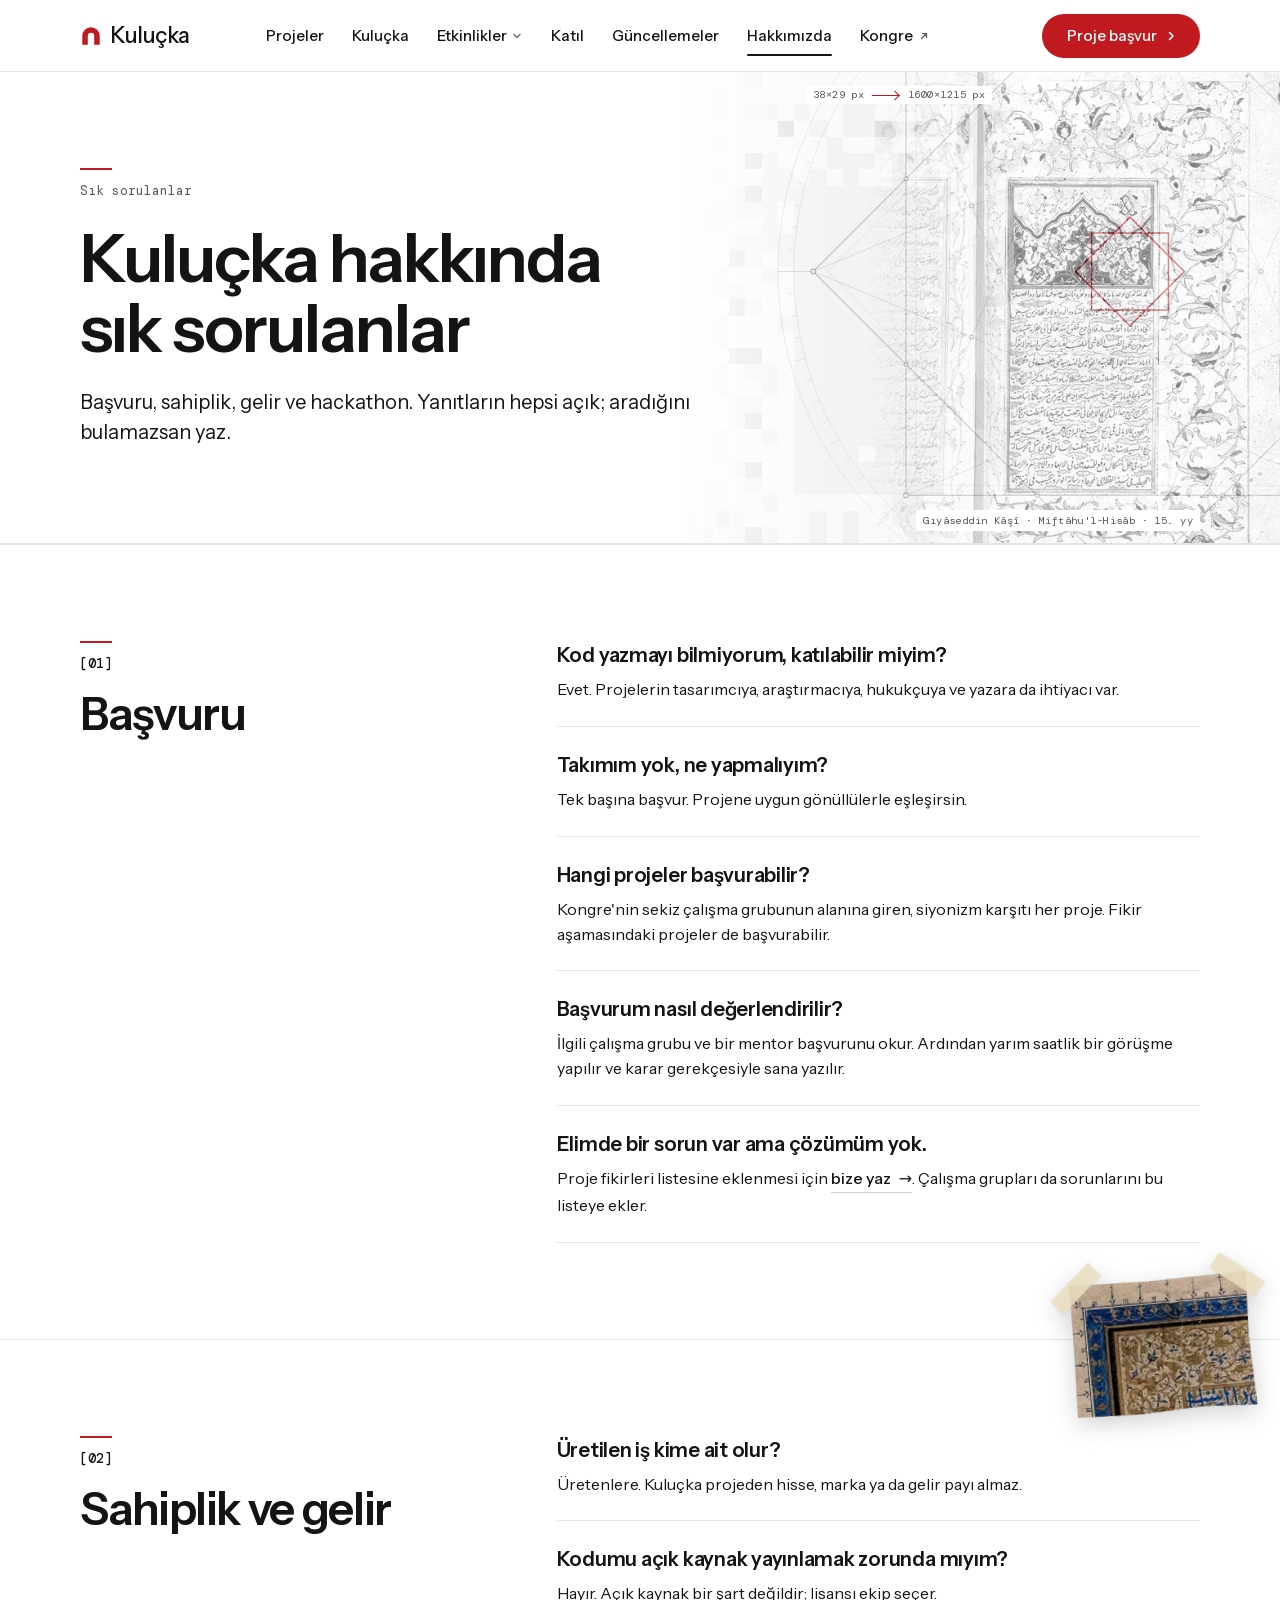
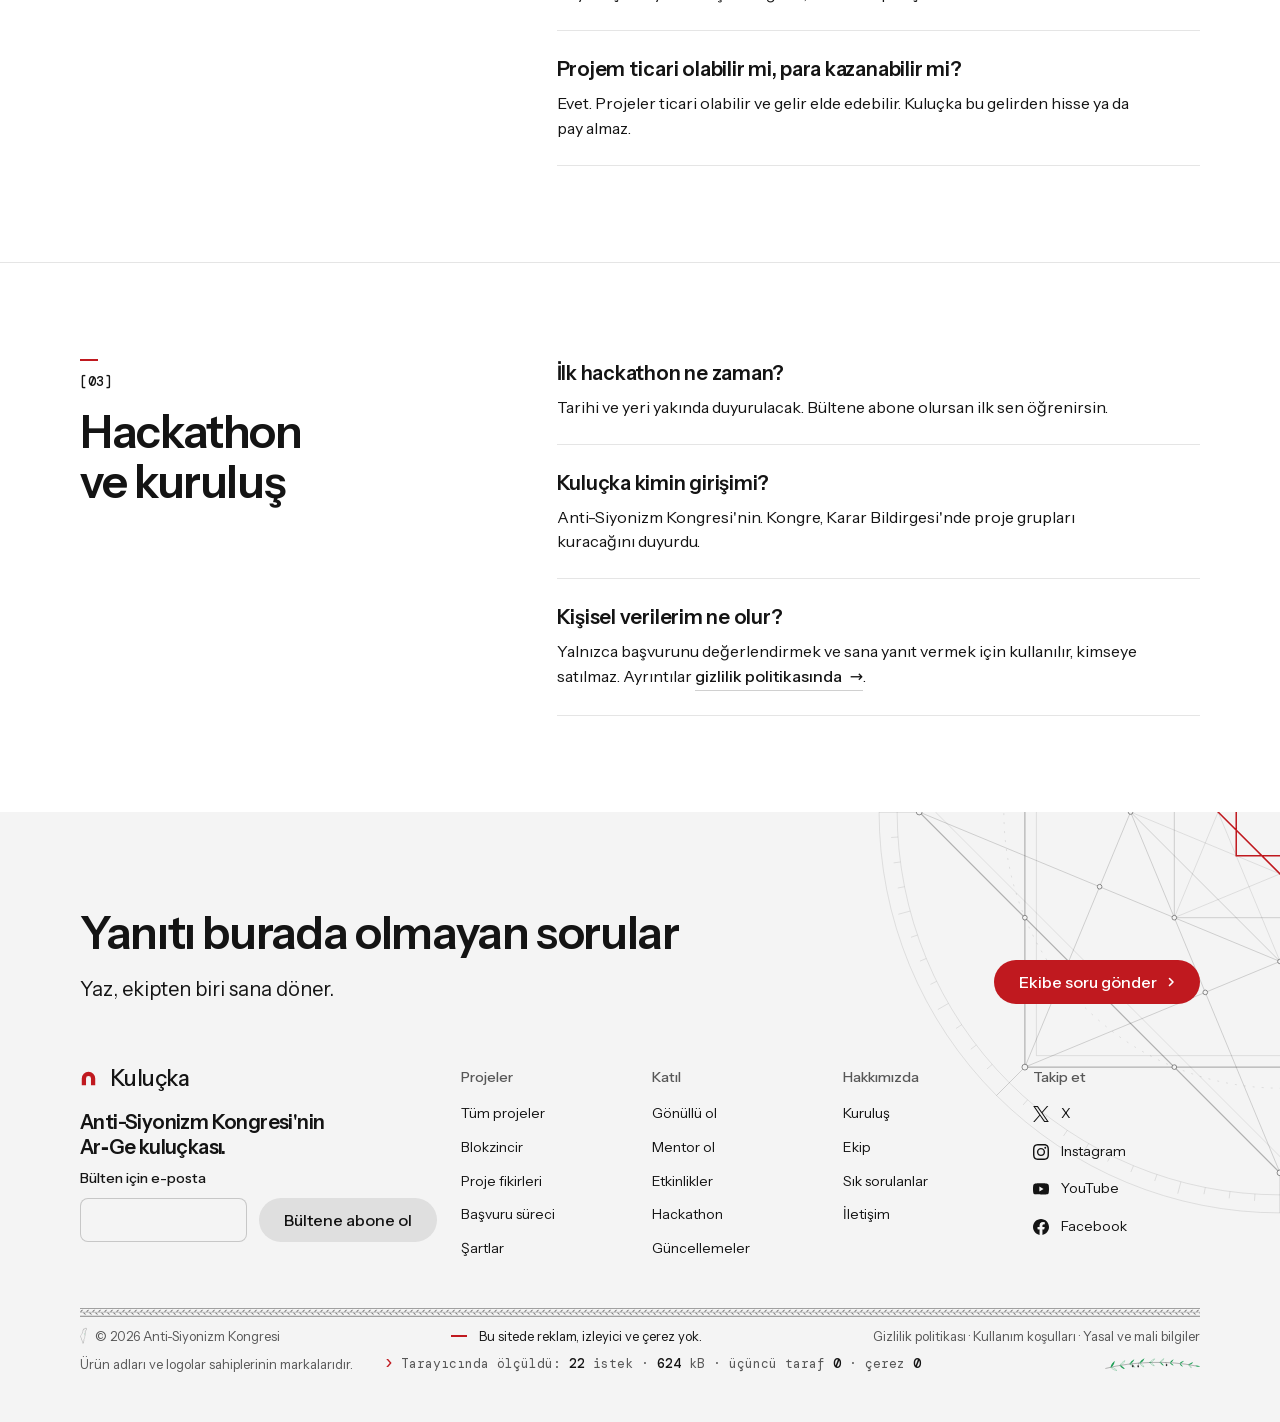
==== sss.html @ f3247797 "Kuluçka sitesi: ilk yayın Anti-Siyonizm Kongresi'nin kuluçka ve hackathon sitesi; statik HTML, CSS v" ====
<!doctype html>
<html lang="tr" data-type="software" data-radius="soft" data-buttons="pill" data-motion>
<head>
<meta charset="utf-8">
<meta name="viewport" content="width=device-width, initial-scale=1, viewport-fit=cover">
<title>Sık sorulanlar: Kuluçka'ya başvuru, sahiplik ve gizlilik</title>
<meta name="description" content="Kuluçka'ya kimlerin başvurabileceği, üretilen işin kime ait olduğu, gelir, hackathon ve kişisel veriler üzerine sorular ve yanıtlar.">
<meta property="og:type" content="website">
<meta property="og:title" content="Sık sorulanlar: Kuluçka'ya başvuru, sahiplik ve gizlilik">
<meta property="og:description" content="Kuluçka'ya kimlerin başvurabileceği, üretilen işin kime ait olduğu, gelir, hackathon ve kişisel veriler üzerine sorular ve yanıtlar.">
<meta property="og:image" content="share.jpg">
<meta name="twitter:card" content="summary_large_image">
<link rel="icon" href="favicon.svg" type="image/svg+xml">
<meta name="theme-color" content="#ffffff">
<meta name="site-kind" content="software">
<meta name="page-type" content="software">
<link rel="preload" href="fonts/instrument-sans-400-700-latin.woff2" as="font" type="font/woff2" crossorigin>
<link rel="stylesheet" href="fonts/fonts.css">
<link rel="stylesheet" href="assets/system.css">
<link rel="stylesheet" href="assets/ui/cards.css">
<link rel="stylesheet" href="assets/motion/motion.css">
<link rel="stylesheet" href="assets/icons/icon.css">
<style>
:root {
  --p-bg: #ffffff; --p-surface: #f4f4f4; --p-ink: #141414; --p-muted: #575757;
  --p-accent: #c0191f; --p-accent-ink: #ffffff; --p-action: #c0191f; --p-action-ink: #ffffff;
  --p-inv-bg: #141414; --p-inv-surface: #222222; --p-inv-ink: #ffffff; --p-inv-muted: #a3a3a3;
  --p-inv-accent: #ffffff; --p-inv-accent-ink: #141414; --p-inv-action: #ffffff; --p-inv-action-ink: #141414;
  --font-display: "Instrument Sans", system-ui, sans-serif;
  --font-text: "Instrument Sans", system-ui, sans-serif;
  --font-mono: "DM Mono", ui-monospace, "SFMono-Regular", Menlo, Consolas, monospace;
  --display-weight: 600;
  --display-tracking: -0.03em;
  --display-tracking-xl: -0.038em;
  --display-stretch: 96%;
  --ly-scale: 1.04;
}
</style>

<link rel="stylesheet" href="site.css">
<script>document.documentElement.classList.add('m-enter');setTimeout(()=>document.documentElement.classList.add('m-enter-done'),700)</script>
</head>
<body class="alt" data-rozet="1">
<header class="nav">
  <div class="wrap nav__bar">
    <a class="skip-link" href="#top">İçeriğe geç</a>
    <a class="nav__logo" href="index.html"><span class="mark" data-mark="arc" aria-hidden="true"></span>Kuluçka</a>
    <nav class="nav__links" aria-label="Ana menü">
      <div class="nav__item"><a class="nav__link" href="projeler.html" data-yer="projeler">Projeler</a></div>
      <div class="nav__item"><a class="nav__link" href="kulucka.html" data-yer="kulucka">Kuluçka</a></div>
      <div class="nav__item">
        <a class="nav__link" href="etkinlikler.html" data-yer="etkinlikler">Etkinlikler <svg class="chev" viewBox="0 0 12 12" aria-hidden="true"><path d="M3 4.5l3 3 3-3" fill="none" stroke="currentColor" stroke-width="1.5" stroke-linecap="round" stroke-linejoin="round"/></svg></a>
        <div class="nav__menu">
          <div class="wrap grid">
            <div class="menu-col span-4">
              <p class="t-label">Yaklaşan</p>
              <a href="hackathon.html">Hackathon: teknoloji başkaldırısı<span>Sakarya. Tarihi belirlenecek.</span></a>
            </div>
            <div class="menu-col span-4">
              <p class="t-label">Hepsi</p>
              <a href="etkinlikler.html">Etkinlikler<span>Yaklaşan ve duyurulacak etkinlikler.</span></a>
            </div>
          </div>
        </div>
      </div>
      <div class="nav__item"><a class="nav__link" href="katil.html" data-yer="katil">Katıl</a></div>
      <div class="nav__item"><a class="nav__link" href="guncellemeler.html" data-yer="guncellemeler">Güncellemeler</a></div>
      <div class="nav__item"><a class="nav__link" href="hakkimizda.html" data-yer="hakkimizda" aria-current="page">Hakkımızda</a></div>
      <div class="nav__item"><a class="nav__link nav__link--dis" href="https://antisiyonizmkongresi.org/" target="_blank" rel="noopener">Kongre<svg viewBox="0 0 12 12" width="10" height="10" aria-hidden="true"><path d="M3 9l6-6M4.2 3H9v4.8" fill="none" stroke="currentColor" stroke-width="1.5" stroke-linecap="round" stroke-linejoin="round"/></svg><span class="sr-only"> (yeni sekmede açılır)</span></a></div>
    </nav>
    <div class="nav__actions">
      <a class="btn btn--primary" href="kulucka.html#basvur">Proje başvur</a>
    </div>
    <button class="nav__toggle" type="button" aria-expanded="false" aria-label="Menü">
      <svg width="18" height="18" viewBox="0 0 18 18" aria-hidden="true"><path d="M2 5h14M2 13h14" stroke="currentColor" stroke-width="1.6" stroke-linecap="round"/></svg>
    </button>
  </div>
</header>

<main id="top">
<section class="basi" aria-labelledby="basi-h">
  <figure class="eser"><img class="eser__net" src="assets/img/eser/kasi.webp" srcset="assets/img/eser/kasi-k.webp 760w, assets/img/eser/kasi.webp 1600w" sizes="(max-width: 639px) 70vw, (max-width: 1023px) 56vw, 660px" alt="Gıyâseddin Kâşî'nin Miftâhu'l-Hisâb'ının tezhipli açılış sayfaları" width="1600" height="1215" decoding="async"><img class="eser__piksel" src="assets/img/eser/kasi-p.png" alt="" width="1600" height="1215" decoding="async" aria-hidden="true"><span class="eser__olcu" aria-hidden="true">38×29 px <i></i> 1600×1215 px</span><figcaption class="eser__kunye">Gıyâseddin Kâşî · Miftâhu'l-Hisâb · 15. yy</figcaption></figure>
  <div class="wrap grid">
    <div class="span-8">
      <p class="kunye basi__ust"><span class="cizgi" aria-hidden="true"></span><span>Sık sorulanlar</span></p>
      <h1 id="basi-h">Kuluçka hakkında sık sorulanlar</h1>
      <p class="t-lead">Başvuru, sahiplik, gelir ve hackathon. Yanıtların hepsi açık; aradığını bulamazsan yaz.</p>
    </div>
  </div>
</section>

<section aria-labelledby="basvuru-h">
  <div class="wrap">
    <div class="grid grid--top">
      <h2 class="span-4" id="basvuru-h">Başvuru</h2>
      <div class="faq span-7 start-6">
        <div class="faq__item"><h3>Kod yazmayı bilmiyorum, katılabilir miyim?</h3><p>Evet. Projelerin tasarımcıya, araştırmacıya, hukukçuya ve yazara da ihtiyacı var.</p></div>
        <div class="faq__item"><h3>Takımım yok, ne yapmalıyım?</h3><p>Tek başına başvur. Projene uygun gönüllülerle eşleşirsin.</p></div>
        <div class="faq__item"><h3>Hangi projeler başvurabilir?</h3><p>Kongre'nin sekiz çalışma grubunun alanına giren, siyonizm karşıtı her proje. Fikir aşamasındaki projeler de başvurabilir.</p></div>
        <div class="faq__item"><h3>Başvurum nasıl değerlendirilir?</h3><p>İlgili çalışma grubu ve bir mentor başvurunu okur. Ardından yarım saatlik bir görüşme yapılır ve karar gerekçesiyle sana yazılır.</p></div>
        <div class="faq__item"><h3>Elimde bir sorun var ama çözümüm yok.</h3><p>Proje fikirleri listesine eklenmesi için <a class="link" href="iletisim.html">bize yaz</a>. Çalışma grupları da sorunlarını bu listeye ekler.</p></div>
      </div>
    </div>
  </div>
</section>

<section aria-labelledby="sahiplik-h">
  <figure class="asi asi--sag asi--kagit asi--k2" style="--r: -5deg; --w: 180px"><img src="assets/img/asi/tezhip-kenar.webp" srcset="assets/img/asi/tezhip-kenar-k.webp 215w, assets/img/asi/tezhip-kenar.webp 430w" sizes="180px" alt="Tezhipli başlık sayfasından ayrıntı: çerçevenin köşesi" width="430" height="320" loading="lazy" decoding="async"><figcaption class="sr-only">Acâibü'l-Mahlûkât, tezhipli başlık sayfası</figcaption></figure>
  <div class="wrap">
    <div class="grid grid--top">
      <h2 class="span-4" id="sahiplik-h">Sahiplik ve gelir</h2>
      <div class="faq span-7 start-6">
        <div class="faq__item"><h3>Üretilen iş kime ait olur?</h3><p>Üretenlere. Kuluçka projeden hisse, marka ya da gelir payı almaz.</p></div>
        <div class="faq__item"><h3>Kodumu açık kaynak yayınlamak zorunda mıyım?</h3><p>Hayır. Açık kaynak bir şart değildir; lisansı ekip seçer.</p></div>
        <div class="faq__item"><h3>Projem ticari olabilir mi, para kazanabilir mi?</h3><p>Evet. Projeler ticari olabilir ve gelir elde edebilir. Kuluçka bu gelirden hisse ya da pay almaz.</p></div>
      </div>
    </div>
  </div>
</section>

<section aria-labelledby="hackathon-h">
  <div class="wrap">
    <div class="grid grid--top">
      <h2 class="span-4" id="hackathon-h">Hackathon ve kuruluş</h2>
      <div class="faq span-7 start-6">
        <div class="faq__item"><h3>İlk hackathon ne zaman?</h3><p>Tarihi ve yeri yakında duyurulacak. Bültene abone olursan ilk sen öğrenirsin.</p></div>
        <div class="faq__item"><h3>Kuluçka kimin girişimi?</h3><p>Anti-Siyonizm Kongresi'nin. Kongre, Karar Bildirgesi'nde proje grupları kuracağını duyurdu.</p></div>
        <div class="faq__item"><h3>Kişisel verilerim ne olur?</h3><p>Yalnızca başvurunu değerlendirmek ve sana yanıt vermek için kullanılır, kimseye satılmaz. Ayrıntılar <a class="link" href="gizlilik.html">gizlilik politikasında</a>.</p></div>
      </div>
    </div>
  </div>
</section>
</main>

<footer class="footer closing ground-surface" id="contact" aria-labelledby="close-h">
  <div class="wrap">
    <div class="closing__cta">
      <div class="section-head--split">
        <div><h2 id="close-h">Yanıtı burada olmayan sorular</h2><p class="t-lead">Yaz, ekipten biri sana döner.</p></div>
        <a class="btn btn--primary" href="iletisim.html">Ekibe soru gönder<svg class="m-arrow" viewBox="0 0 12 12" aria-hidden="true"><path class="m-arrow__stem" d="M1 6h8"/><path class="m-arrow__head" d="M4.5 2.5 8 6l-3.5 3.5"/></svg></a>
      </div>
    </div>
        <div class="closing__links">
      <div class="grid">
        <div class="span-4 stack-4">
          <a class="nav__logo" href="index.html"><span class="mark" data-mark="arc" aria-hidden="true"></span>Kuluçka</a>
          <p class="footer__lede">Anti-Siyonizm Kongresi'nin Ar‑Ge kuluçkası.</p>
          <form class="form bulten" id="bulten" action="mailto:antisiyonizmkongresi@gmail.com?subject=B%C3%BClten%20aboneli%C4%9Fi" method="post" enctype="text/plain" data-endpoint="" data-sent="Bülten aboneliğin bize ulaştı." novalidate>
            <div class="field"><label for="b-eposta">Bülten için e-posta</label>
              <input id="b-eposta" name="eposta" type="email" autocomplete="email" inputmode="email" required aria-describedby="b-eposta-err"></div>
            <button class="btn btn--secondary" type="submit">Bültene abone ol</button>
            <p class="field__error" id="b-eposta-err" hidden>İçinde @ olan bir e-posta adresi yaz.</p>
            <p class="form__status" role="status" data-form-status></p>
          </form>
        </div>
        <div class="span-2 footer__col"><h3>Projeler</h3><ul>
          <li><a href="projeler.html">Tüm projeler</a></li>
          <li><a href="blokzincir.html">Blokzincir</a></li>
          <li><a href="projeler.html#fikirler">Proje fikirleri</a></li>
          <li><a href="kulucka.html#surec">Başvuru süreci</a></li>
          <li><a href="kulucka.html#sartlar">Şartlar</a></li>
        </ul></div>
        <div class="span-2 footer__col"><h3>Katıl</h3><ul>
          <li><a href="katil.html#gonullu">Gönüllü ol</a></li>
          <li><a href="katil.html#mentor">Mentor ol</a></li>
          <li><a href="etkinlikler.html">Etkinlikler</a></li>
          <li><a href="hackathon.html">Hackathon</a></li>
          <li><a href="guncellemeler.html">Güncellemeler</a></li>
        </ul></div>
        <div class="span-2 footer__col"><h3>Hakkımızda</h3><ul>
          <li><a href="hakkimizda.html">Kuruluş</a></li>
          <li><a href="ekip.html">Ekip</a></li>
          <li><a href="sss.html">Sık sorulanlar</a></li>
          <li><a href="iletisim.html">İletişim</a></li>
        </ul></div>
        <div class="span-2 footer__col"><h3>Takip et</h3><ul class="footer__sosyal">
          <li><a href="https://x.com/antisiyonizmk" rel="noopener"><svg viewBox="0 0 24 24" fill="currentColor" aria-hidden="true"><path d="M14.234 10.162 22.977 0h-2.072l-7.591 8.824L7.251 0H.258l9.168 13.343L.258 24H2.33l8.016-9.318L16.749 24h6.993zm-2.837 3.299-.929-1.329L3.076 1.56h3.182l5.965 8.532.929 1.329 7.754 11.09h-3.182z"/></svg>X</a></li>
          <li><a href="https://instagram.com/antisiyonizmkongresi" rel="noopener"><svg viewBox="0 0 24 24" fill="currentColor" aria-hidden="true"><path d="M7.0301.084c-1.2768.0602-2.1487.264-2.911.5634-.7888.3075-1.4575.72-2.1228 1.3877-.6652.6677-1.075 1.3368-1.3802 2.127-.2954.7638-.4956 1.6365-.552 2.914-.0564 1.2775-.0689 1.6882-.0626 4.947.0062 3.2586.0206 3.6671.0825 4.9473.061 1.2765.264 2.1482.5635 2.9107.308.7889.72 1.4573 1.388 2.1228.6679.6655 1.3365 1.0743 2.1285 1.38.7632.295 1.6361.4961 2.9134.552 1.2773.056 1.6884.069 4.9462.0627 3.2578-.0062 3.668-.0207 4.9478-.0814 1.28-.0607 2.147-.2652 2.9098-.5633.7889-.3086 1.4578-.72 2.1228-1.3881.665-.6682 1.0745-1.3378 1.3795-2.1284.2957-.7632.4966-1.636.552-2.9124.056-1.2809.0692-1.6898.063-4.948-.0063-3.2583-.021-3.6668-.0817-4.9465-.0607-1.2797-.264-2.1487-.5633-2.9117-.3084-.7889-.72-1.4568-1.3876-2.1228C21.2982 1.33 20.628.9208 19.8378.6165 19.074.321 18.2017.1197 16.9244.0645 15.6471.0093 15.236-.005 11.977.0014 8.718.0076 8.31.0215 7.0301.0839m.1402 21.6932c-1.17-.0509-1.8053-.2453-2.2287-.408-.5606-.216-.96-.4771-1.3819-.895-.422-.4178-.6811-.8186-.9-1.378-.1644-.4234-.3624-1.058-.4171-2.228-.0595-1.2645-.072-1.6442-.079-4.848-.007-3.2037.0053-3.583.0607-4.848.05-1.169.2456-1.805.408-2.2282.216-.5613.4762-.96.895-1.3816.4188-.4217.8184-.6814 1.3783-.9003.423-.1651 1.0575-.3614 2.227-.4171 1.2655-.06 1.6447-.072 4.848-.079 3.2033-.007 3.5835.005 4.8495.0608 1.169.0508 1.8053.2445 2.228.408.5608.216.96.4754 1.3816.895.4217.4194.6816.8176.9005 1.3787.1653.4217.3617 1.056.4169 2.2263.0602 1.2655.0739 1.645.0796 4.848.0058 3.203-.0055 3.5834-.061 4.848-.051 1.17-.245 1.8055-.408 2.2294-.216.5604-.4763.96-.8954 1.3814-.419.4215-.8181.6811-1.3783.9-.4224.1649-1.0577.3617-2.2262.4174-1.2656.0595-1.6448.072-4.8493.079-3.2045.007-3.5825-.006-4.848-.0608M16.953 5.5864A1.44 1.44 0 1 0 18.39 4.144a1.44 1.44 0 0 0-1.437 1.4424M5.8385 12.012c.0067 3.4032 2.7706 6.1557 6.173 6.1493 3.4026-.0065 6.157-2.7701 6.1506-6.1733-.0065-3.4032-2.771-6.1565-6.174-6.1498-3.403.0067-6.156 2.771-6.1496 6.1738M8 12.0077a4 4 0 1 1 4.008 3.9921A3.9996 3.9996 0 0 1 8 12.0077"/></svg>Instagram</a></li>
          <li><a href="https://youtube.com/@ASKongresi" rel="noopener"><svg viewBox="0 0 24 24" fill="currentColor" aria-hidden="true"><path d="M23.498 6.186a3.016 3.016 0 0 0-2.122-2.136C19.505 3.545 12 3.545 12 3.545s-7.505 0-9.377.505A3.017 3.017 0 0 0 .502 6.186C0 8.07 0 12 0 12s0 3.93.502 5.814a3.016 3.016 0 0 0 2.122 2.136c1.871.505 9.376.505 9.376.505s7.505 0 9.377-.505a3.015 3.015 0 0 0 2.122-2.136C24 15.93 24 12 24 12s0-3.93-.502-5.814zM9.545 15.568V8.432L15.818 12l-6.273 3.568z"/></svg>YouTube</a></li>
          <li><a href="https://www.facebook.com/people/Anti-Siyonizm-Kongresi/61582079376594/" rel="noopener"><svg viewBox="0 0 256 256" aria-hidden="true"><defs><mask id="k-facebook" maskUnits="userSpaceOnUse" x="0" y="0" width="256" height="256"><path d="M256,128 C256,57.3075 198.6925,0 128,0 C57.3075,0 0,57.3075 0,128 C0,191.8885 46.80775,244.8425 108,254.445 L108,165 L75.5,165 L75.5,128 L108,128 L108,99.8 C108,67.72 127.1095,50 156.3475,50 C170.35175,50 185,52.5 185,52.5 L185,84 L168.8595,84 C152.95875,84 148,93.86675 148,103.98925 L148,128 L183.5,128 L177.825,165 L148,165 L148,254.445 C209.19225,244.8425 256,191.8885 256,128" fill="#fff"/><path d="M177.825,165 L183.5,128 L148,128 L148,103.98925 C148,93.86675 152.95875,84 168.8595,84 L185,84 L185,52.5 C185,52.5 170.35175,50 156.3475,50 C127.1095,50 108,67.72 108,99.8 L108,128 L75.5,128 L75.5,165 L108,165 L108,254.445 C114.51675,255.4675 121.196,256 128,256 C134.804,256 141.48325,255.4675 148,254.445 L148,165 L177.825,165" fill="#000"/></mask></defs><rect width="256" height="256" fill="currentColor" mask="url(#k-facebook)"/></svg>Facebook</a></li>
        </ul></div>
      </div>
      <div class="footer__legal">
        <span class="telif"><img src="assets/grafik/filistin.svg" alt="" width="9" height="22" loading="lazy" decoding="async">&copy; 2026 Anti-Siyonizm Kongresi</span>
        <span class="ilke"><span class="cizgi" aria-hidden="true"></span>Bu sitede reklam, izleyici ve çerez yok.</span>
        <span><a href="gizlilik.html">Gizlilik politikası</a> · <a href="kosullar.html">Kullanım koşulları</a> · <a href="yasal.html">Yasal ve mali bilgiler</a></span>
        <span class="footer__not"><span>Ürün adları ve logolar sahiplerinin markalarıdır.</span></span>
        <p class="olcu" data-olcu hidden><b>&gt;</b> Tarayıcında ölçüldü: <span data-olcu-istek>0</span> istek <span>· <span data-olcu-kb>0</span> kB</span> · üçüncü taraf <span data-olcu-uc>0</span> · çerez <span data-olcu-cerez>0</span></p>
        <img class="footer__zeytin" src="assets/grafik/zeytin.svg" alt="" width="110" height="21" loading="lazy" decoding="async" aria-hidden="true">
      </div>
    </div>
      </div>
</footer>

<script type="module" src="assets/system.js"></script>
<script type="module" src="assets/motion/motion.js"></script>
<script type="module" src="siber.js"></script>
</body>
</html>
---- fonts/fonts.css ----
/* DM Mono 400 latin-ext */
@font-face { font-family: 'DM Mono'; font-style: normal; font-weight: 400; font-display: swap; src: url(dm-mono-400-latin-ext.woff2) format('woff2'); unicode-range: U+0100-02BA, U+02BD-02C5, U+02C7-02CC, U+02CE-02D7, U+02DD-02FF, U+0304, U+0308, U+0329, U+1D00-1DBF, U+1E00-1E9F, U+1EF2-1EFF, U+2020, U+20A0-20AB, U+20AD-20C4, U+2113, U+2C60-2C7F, U+A720-A7FF; }
/* DM Mono 400 latin */
@font-face { font-family: 'DM Mono'; font-style: normal; font-weight: 400; font-display: swap; src: url(dm-mono-400-latin.woff2) format('woff2'); unicode-range: U+0000-00FF, U+0131, U+0152-0153, U+02BB-02BC, U+02C6, U+02DA, U+02DC, U+0304, U+0308, U+0329, U+2000-206F, U+20AC, U+2122, U+2191, U+2193, U+2212, U+2215, U+FEFF, U+FFFD; }
/* DM Mono 500 latin-ext */
@font-face { font-family: 'DM Mono'; font-style: normal; font-weight: 500; font-display: swap; src: url(dm-mono-500-latin-ext.woff2) format('woff2'); unicode-range: U+0100-02BA, U+02BD-02C5, U+02C7-02CC, U+02CE-02D7, U+02DD-02FF, U+0304, U+0308, U+0329, U+1D00-1DBF, U+1E00-1E9F, U+1EF2-1EFF, U+2020, U+20A0-20AB, U+20AD-20C4, U+2113, U+2C60-2C7F, U+A720-A7FF; }
/* DM Mono 500 latin */
@font-face { font-family: 'DM Mono'; font-style: normal; font-weight: 500; font-display: swap; src: url(dm-mono-500-latin.woff2) format('woff2'); unicode-range: U+0000-00FF, U+0131, U+0152-0153, U+02BB-02BC, U+02C6, U+02DA, U+02DC, U+0304, U+0308, U+0329, U+2000-206F, U+20AC, U+2122, U+2191, U+2193, U+2212, U+2215, U+FEFF, U+FFFD; }
/* Instrument Sans 400 700 latin-ext */
@font-face { font-family: 'Instrument Sans'; font-style: normal; font-weight: 400 700; font-stretch: 75% 100%; font-display: swap; src: url(instrument-sans-400-700-latin-ext.woff2) format('woff2'); unicode-range: U+0100-02BA, U+02BD-02C5, U+02C7-02CC, U+02CE-02D7, U+02DD-02FF, U+0304, U+0308, U+0329, U+1D00-1DBF, U+1E00-1E9F, U+1EF2-1EFF, U+2020, U+20A0-20AB, U+20AD-20C4, U+2113, U+2C60-2C7F, U+A720-A7FF; }
/* Instrument Sans 400 700 latin */
@font-face { font-family: 'Instrument Sans'; font-style: normal; font-weight: 400 700; font-stretch: 75% 100%; font-display: swap; src: url(instrument-sans-400-700-latin.woff2) format('woff2'); unicode-range: U+0000-00FF, U+0131, U+0152-0153, U+02BB-02BC, U+02C6, U+02DA, U+02DC, U+0304, U+0308, U+0329, U+2000-206F, U+20AC, U+2122, U+2191, U+2193, U+2212, U+2215, U+FEFF, U+FFFD; }
---- assets/system.css ----
/*
  taste-skill system.css - the one system for the page. Link it first, then assets/ui/cards.css (the
  feature card, its panel and the fragment placements), then set the palette (--p-*), the fonts and
  the radius set on :root in the page (node scripts/start.mjs prints that block).
  Do not add a second grid, spacing scale, type scale, radius scale, button or card style.
*/

/* ---------------------------------------------------------------- tokens */
:root {
  /* palette (hex only; fx.js reads --bg --surface --ink --muted --accent --accent-ink) */
  --p-bg: #ffffff;
  --p-surface: #f4f4f4;
  --p-ink: #111111;
  --p-muted: #6b6b6b;
  --p-accent: #1a4be0;
  --p-accent-ink: #ffffff;
  --p-action: #1a4be0;      /* buttons, links, focus: the accent, or the ink when the accent is too pale */
  --p-action-ink: #ffffff;
  --p-inv-bg: #111111;
  --p-inv-surface: #1c1c1c;
  --p-inv-ink: #f4f4f4;
  --p-inv-muted: #a3a3a3;
  --p-inv-accent: #ffffff;
  --p-inv-accent-ink: #111111;
  --p-inv-action: #ffffff;
  --p-inv-action-ink: #111111;
  /* the lit ground behind UI and in the closing band (references/cards.md), one per page, tech pages only
     (none on kind other, which is flat): <html data-ground="sand|sky|sage|painting">. system.js gives it to every ground
     that holds UI, on light and dark pages alike; --hue on one panel changes only its accent */
  --ground-bg: #d9ccb7; --ground-surface: #e9e0d2; --ground-ink: #2a2622; --ground-muted: #5a534a; --ground-accent: #a8794a;

  /* fonts */
  --font-display: system-ui, -apple-system, "Segoe UI", sans-serif;
  --font-text: system-ui, -apple-system, "Segoe UI", sans-serif;
  --font-mono: ui-monospace, "SFMono-Regular", Menlo, Consolas, monospace;
  --display-weight: 400;    /* headlines 400; 500 on a tech page (software, gaming, hardware) */
  --display-tracking: -0.025em;

  /* the page rhythm (references/layout-v4.md): one section per screen. The header is fixed and
     --nav tall; every section is padded --padt above and --padb (plus the phone action bar, --bar)
     below, and is exactly one or two screens tall (--h: 1 or 2; --hm on a phone). The hero's words
     start --hgap under the header and its content ends --hpadb above the fold. */
  --nav: 72px;
  --padt: 120px;
  --padb: 72px;
  --hgap: 48px;
  --hpadb: 64px;
  --bar: 0px;
  /* grid: one .wrap (alias .container) for the header, every section and the footer, the same
     --gut on both sides: 1280 wide at x 80-1360 at 1440, 342 at x 24-366 at 390 */
  --container: 1280px;
  --gut: 80px;
  --pad: var(--gut);
  --gutter: 24px;

  /* spacing: 4/8 scale */
  --s-1: 4px;  --s-2: 8px;  --s-3: 12px; --s-4: 16px; --s-5: 24px;
  --s-6: 32px; --s-7: 48px; --s-8: 64px; --s-9: 96px; --s-10: 128px;
  --section: 40px;      /* only a .section outside main (the kit's demo pages); every main > section and
                           footer.closing take --padt and --padb */
  --section-band: 56px; /* the same for an older footer outside footer.closing */
  --head-gap: 48px;     /* the one heading-to-content gap, 32 on a phone (layout.css reads it as --ly-head-gap) */
  --card-pad: 16px;     /* card padding (cards.css sets its own for cards with a panel) */
  --card-gap: 16px;     /* gap between cards */

  /* type scale (the only sizes on the page) */
  --t-label: 13px;
  --t-small: 14px;
  --t-body: 16px;
  --t-lead: 18px;
  --t-card: 18px;
  --t-h3: 24px;
  /* straight lines from the phone size at 390 to the desktop size at 1440 (system.md's table) */
  --t-h2: clamp(30px, 1.72vw + 23.3px, 48px);
  --t-h1: clamp(38px, 3.24vw + 25.4px, 72px);
  /* a big number stays a step under the h2 (VI-11): 38 at 1440, 28 at 390, so it never reads as a
     section heading; a stats row and a price set their own, smaller still */
  --t-stat: clamp(28px, .952vw + 24.29px, 38px);

  /* radius: one scale (soft by default; data-radius on <html> switches it) */
  --r-sm: 8px;  --r-md: 12px; --r-lg: 20px; --r-btn: 8px;

  /* controls (fixed here; a page never adds its own) */
  --btn-h: 44px;
  --btn-h-sm: 36px;
  --nav-h: var(--nav);  /* the older name, kept for the kit's files */
  --icon: 16px;         /* small icons: socials, menu chevrons, mono brand marks */

  /* motion: the one UI ease-out (motion.css --m-ease and ui/base.css --u-ease read it; references/motion.md) */
  --ease: cubic-bezier(.2, .8, .2, 1);
  --dur: 180ms;
}
html[data-radius="sharp"] { --r-sm: 4px; --r-md: 6px;  --r-lg: 8px;  --r-btn: 4px; }
html[data-radius="soft"]  { --r-sm: 8px; --r-md: 12px; --r-lg: 20px; --r-btn: 8px; }
html[data-radius="round"] { --r-sm: 10px; --r-md: 16px; --r-lg: 24px; --r-btn: 999px; }
/* the four lit grounds (references/cards.md); sand is the default above. painting goes with
   painterly-landscape (x.ai's daylight sky over olive hills) */
html[data-ground="sky"]      { --ground-bg: #c6d3df; --ground-surface: #d6e0e9; --ground-ink: #25303a; --ground-muted: #4d5964; --ground-accent: #3f6a92; }
html[data-ground="sage"]     { --ground-bg: #cdd6c6; --ground-surface: #dce3d6; --ground-ink: #262d24; --ground-muted: #535b51; --ground-accent: #6c8e63; }
html[data-ground="painting"] { --ground-bg: #79a8d6; --ground-surface: #a6c4e2; --ground-ink: #16212c; --ground-muted: #273949; --ground-accent: #9c9b3c; }
/* cards.css takes its card and panel radii from this scale */
html[data-radius] .card { --c-r: var(--r-lg); }
html[data-radius] .panel { --p-r: var(--r-md); }

/* a phone: the header 56, the sections padded 96 / 48, the hero's words 40 under the header and its
   content ending 24 above the fold, 24 at both sides, 12 between columns */
@media (max-width: 639px) {
  :root { --nav: 56px; --padt: 96px; --padb: 48px; --hgap: 40px; --hpadb: 24px; --gut: 24px; --gutter: 12px; --card-gap: 12px; --head-gap: 32px; }
}
@media (min-width: 640px) {
  :root { --gut: 48px; --section: 48px; --section-band: 72px; --card-pad: 24px; }
}
@media (min-width: 1024px) {
  :root { --gut: 80px; --section: 56px; --section-band: 96px; --card-gap: 24px;
          --t-lead: 20px; --t-card: 20px; --t-h3: 28px; }
  /* a place (and a local service): the 1200 column at x 120-1320 */
  html[data-type="place"] { --gut: 120px; --container: 1200px; }
}
/* a place (VI-06, ST-96, PH-23): its own smaller type (h1 48/53 and 32/37, h2 32/40 and 24/30, titles
   and the sub-line 20 and 18), the Recipe 3 hero's gap under its photograph (40, 24 on a phone),
   square photographs and cards and 2px buttons, whatever data-radius and data-buttons say */
:root[data-type="place"] {
  --hgap: 40px;
  --t-h1: clamp(32px, 1.524vw + 26.06px, 48px);
  --t-h2: clamp(24px, .762vw + 21px, 32px);
  --t-h3: clamp(20px, .381vw + 18.51px, 24px);
  --r-sm: 2px; --r-md: 0px; --r-lg: 0px; --r-btn: 2px;
}
:root[data-type="place"] :is(h1, .t-h1) { line-height: 1.104; }
:root[data-type="place"] :is(h2, .t-h2) { line-height: 1.25; }
@media (max-width: 639px) {
  :root[data-type="place"] { --hgap: 24px; }
  :root[data-type="place"] :is(h1, .t-h1) { line-height: 1.156; }
}

/* ---------------------------------------------------------------- grounds (at most three) */
:root, .ground-base {
  --bg: var(--p-bg); --surface: var(--p-surface); --ink: var(--p-ink); --muted: var(--p-muted);
  --accent: var(--p-accent); --accent-ink: var(--p-accent-ink); --card: var(--p-surface);
  --action: var(--p-action); --action-ink: var(--p-action-ink);
}
.ground-surface {
  --bg: var(--p-surface); --surface: var(--p-bg); --ink: var(--p-ink); --muted: var(--p-muted);
  --accent: var(--p-accent); --accent-ink: var(--p-accent-ink); --card: var(--p-bg);
  --action: var(--p-action); --action-ink: var(--p-action-ink);
}
.ground-inverse {
  --bg: var(--p-inv-bg); --surface: var(--p-inv-surface); --ink: var(--p-inv-ink); --muted: var(--p-inv-muted);
  --accent: var(--p-inv-accent); --accent-ink: var(--p-inv-accent-ink); --card: var(--p-inv-surface);
  --action: var(--p-inv-action); --action-ink: var(--p-inv-action-ink);
}
:root, .ground-base, .ground-surface, .ground-inverse {
  --line: color-mix(in oklab, var(--ink) 11%, transparent);
  --line-strong: color-mix(in oklab, var(--ink) 20%, transparent);
  /* effects (fx.js) and UI fragments (assets/ui) take the colours of the ground they sit on */
  --fx-bg: var(--bg); --fx-surface: var(--surface); --fx-ink: var(--ink); --fx-muted: var(--muted);
  --fx-accent: var(--accent); --fx-accent-ink: var(--accent-ink);
  --ui-font: var(--font-text); --ui-mono: var(--font-mono); --ui-radius: var(--r-md);
}
.ground-base, .ground-surface, .ground-inverse { background: var(--bg); color: var(--ink); }

/* ---------------------------------------------------------------- base */
*, *::before, *::after { box-sizing: border-box; }
/* an anchor lands on the section's top (the judge's frame): the fixed header covers --nav of its --padt */
html { -webkit-text-size-adjust: 100%; scroll-padding-top: 0; scroll-behavior: auto; margin: 0; }
body {
  margin: 0; background: var(--bg); color: var(--ink);
  font: 400 var(--t-body)/1.55 var(--font-text);
  -webkit-font-smoothing: antialiased; text-rendering: optimizeLegibility; overflow-x: clip;
}
img, svg, video, canvas { display: block; max-width: 100%; }
/* hidden means hidden, also on an img the line above makes a block (a menu tab's photograph, a peek photograph) */
[hidden] { display: none !important; }
img, video { height: auto; }
a { color: inherit; text-decoration: none; }
button { font: inherit; color: inherit; }
h1, h2, h3, h4, p, ul, ol, figure, blockquote { margin: 0; }
ul, ol { padding: 0; list-style: none; }
h1, h2, h3, h4 {
  font-family: var(--font-display); font-weight: var(--display-weight);
  letter-spacing: var(--display-tracking); text-wrap: balance; overflow-wrap: break-word;
  /* a long word (a German compound at 390) breaks at a syllable with a hyphen, in the language of <html lang>;
     only words of 10 letters or more, 4 at least on each side, so a short English heading never breaks */
  hyphens: auto; -webkit-hyphens: auto; hyphenate-limit-chars: 10 4 4;
}
h1, .t-h1 { font-size: var(--t-h1); line-height: 1.04; }
h2, .t-h2 { font-size: var(--t-h2); line-height: 1.1; }
h3, .t-h3 { font-size: var(--t-h3); line-height: 1.2; }
h4, .t-card { font-family: var(--font-text); font-weight: 500; font-size: var(--t-card); line-height: 1.3; letter-spacing: -0.01em; }
p { text-wrap: pretty; }
.t-lead  { font-size: var(--t-lead); line-height: 1.5; }
.t-body  { font-size: var(--t-body); line-height: 1.55; }
.t-small { font-size: var(--t-small); line-height: 1.5; }
.t-label { font-size: var(--t-label); font-weight: 500; line-height: 1.4; letter-spacing: 0.01em; }
.t-stat  { font-family: var(--font-display); font-weight: var(--display-weight); font-size: var(--t-stat);
           line-height: 1; letter-spacing: var(--display-tracking); font-variant-numeric: tabular-nums; }
.muted { color: var(--muted); }
.mono  { font-family: var(--font-mono); }
.measure { max-width: 62ch; }
:focus-visible { outline: 2px solid var(--action); outline-offset: 2px; border-radius: 2px; }
::selection { background: color-mix(in oklab, var(--accent) 30%, transparent); }

/* ---------------------------------------------------------------- grid */
.wrap, .container { width: min(100% - 2 * var(--gut), var(--container)); margin-inline: auto; padding-inline: 0; }
.grid { display: grid; grid-template-columns: repeat(12, minmax(0, 1fr)); column-gap: var(--gutter); row-gap: var(--card-gap); }
.grid > * { min-width: 0; grid-column: 1 / -1; }
.section { padding-block: var(--section); }

/* ---------------------------------------------------------------- one section per screen
   The page is a stack of screens. Framed at scrollY = k x the screen height, a shot shows exactly one
   section: the hero alone on the first screen, every other section (and footer.closing, the close and
   the footer in one) exactly one or two screens tall, its h2 first, --padt under its top. Heights
   and padding do it: no pinning, snapping or script.
     <section class="section" id=".." style="--h: 2">     (2 screens; --hm sets a phone's count alone)
       <div class="wrap"> the h2 first, then the content </div>     (the one in-flow child)
     </section>
   A layer (a full-bleed photograph or ground behind the words) is an <img class="layer" aria-hidden="true">
   beside the .wrap. Content must fit: one screen holds 708px of content at 1440x900 (900 - 120 - 72),
   two hold 1,608 (the second screen's part starts --padt under its top with .g2). From 640 to 1279 a
   section keeps at least its screens and grows past them rather than overlap the next. */
main > :is(section, .section), footer.closing {
  position: relative; box-sizing: border-box;
  height: calc(var(--h, 1) * 100vh); height: calc(var(--h, 1) * 100svh);
  padding: var(--padt) 0 calc(var(--padb) + var(--bar));
}
main > :is(section, .section) > :is(.wrap, .container), footer.closing > .wrap { position: relative; z-index: 1; height: 100%; }
main > :is(section, .section) > :is(.wrap, .container):not(.grid) { display: flex; flex-direction: column; }
/* a .wrap that is the section's grid too (class="wrap grid"): its rows start at the top */
main > :is(section, .section) > :is(.wrap, .container).grid { align-content: start; }
/* .fill: the block that takes what the screen leaves under the heading (a photograph, a frame) */
main > :is(section, .section) > .wrap > .fill { flex: 1 1 0; min-height: 0; }
/* two screens as two groups: row 1 the h2 and the first group, row 2 the rest (no second h2), starting
   --padt under the second screen's top, so the second shot looks like any other section */
main > :is(section, .section).g2, footer.closing.g2 { --h: 2; }
main > :is(section, .section).g2 > :is(.wrap, .container), footer.closing.g2 > .wrap { display: grid; grid-template-rows: minmax(0, 1fr) minmax(0, 1fr); row-gap: calc(var(--padt) + var(--padb) + var(--bar)); }
main > :is(section, .section).g2 > :is(.wrap, .container) > *, footer.closing.g2 > .wrap > * { min-height: 0; align-self: start; }
main > :is(section, .section).g2 > :is(.wrap, .container) > :is(.group, .fill) { align-self: stretch; }
/* a group: one screen's part of a .g2 section (its h2 and first rows, or the rest) */
.group { display: flex; flex-direction: column; min-height: 0; }
/* each screen's card row runs down to that screen's foot (the cards stretch, their panels grow), so
   the second screen of a .g2 is never a short row over an empty ground; both rows end on the same line */
@media (min-width: 1024px) {
  main > :is(section, .section).g2 > .wrap > .grid:last-child,
  main > :is(section, .section).g2 > .wrap > .group > .grid:last-child { align-self: stretch; flex: 1 1 auto; min-height: 0; }
}
.group > .fill { flex: 1 1 0; min-height: 0; }
@media (min-width: 640px) and (max-width: 1279px) {
  main > :is(section, .section):not(.hero, .section--hero), footer.closing {
    height: auto; min-height: calc(var(--h, 1) * 100vh); min-height: calc(var(--h, 1) * 100svh);
  }
  /* the section is a column and its .wrap takes all of it, so a .fill (a photograph, a frame) still
     grows to the section's foot (a min-height percentage would not resolve, leaving it at its least) */
  /* :where() keeps it at no weight, so a page's own phone- or tablet-only hiding (section.desk-only { display: none }) wins */
  :where(main > :is(section, .section):not(.hero, .section--hero), footer.closing) { display: flex; flex-direction: column; }
  main > :is(section, .section):not(.hero, .section--hero) > :is(.wrap, .container), footer.closing > .wrap { flex: 1 0 auto; height: auto; min-height: 0; }
}
/* a phone: lvh (the screen with its bars hidden) for every section but the hero; --hm when stacking
   makes the content taller than the desktop count */
@media (max-width: 639px) {
  /* at least its screens, never less: content a screen cannot hold makes the section taller (the rhythm
     check then asks for --hm: 2 or less content); a fixed height would lay its last rows over the next
     section, the fault the phone shots showed most (a list under the closing heading and its button) */
  main > :is(section, .section):not(.hero, .section--hero), footer.closing {
    height: auto; min-height: calc(var(--hm, var(--h, 1)) * 100vh); min-height: calc(var(--hm, var(--h, 1)) * 100lvh);
  }
  /* one grid row at least the screens tall that grows with the .wrap's content: the .wrap is stretched to
     it, so its .fill and its two groups still share a definite height */
  /* (at no weight, as on the tablet: a page's own section.desk-only { display: none } still hides it) */
  :where(main > :is(section, .section):not(.hero, .section--hero):has(> :is(.wrap, .container)), footer.closing) {
    display: grid; grid-template-columns: minmax(0, 1fr); grid-template-rows: 1fr; grid-auto-rows: auto;
  }
  main > :is(section, .section):not(.hero, .section--hero) > :is(.wrap, .container), footer.closing > .wrap { height: auto; }
  main > :is(section, .section).g2m, footer.closing.g2m { --hm: 2; }
  main > :is(section, .section).g2m > :is(.wrap, .container), footer.closing.g2m > .wrap { display: grid; grid-template-rows: minmax(0, 1fr) minmax(0, 1fr); row-gap: calc(var(--padt) + var(--padb) + var(--bar)); }
  /* stacked in one, the two groups keep the open cards' 32px, so the first group's last panel never meets
     the next card's title */
  main > :is(section, .section).g2:not(.g2m) > :is(.wrap, .container) { display: flex; row-gap: var(--s-6); }
  /* what the two screens leave goes around the second group, so it opens below the header, not on the fold */
  main > :is(section, .section).g2:not(.g2m) > :is(.wrap, .container) > :last-child { margin-block: auto; }
  main > :is(section, .section).g2:not(.g2m) > :is(.wrap, .container) > * { align-self: stretch; }
}
/* a layer: the photograph or ground of a whole section, under its words, edge to edge */
main > :is(section, .section) > :is(img, video, canvas, picture).layer,
footer.closing > :is(img, video, canvas, picture).layer {
  position: absolute; inset: 0; z-index: 0; width: 100%; height: 100%; max-width: none; object-fit: cover; object-position: var(--pos, 50% 50%);
}
main > :is(section, .section) > picture.layer > img { width: 100%; height: 100%; object-fit: cover; }

/* the hero: exactly the first screen, the fixed header over its top. Its words start --hgap under the
   header (--photo adds a full-bleed photograph's height above them on a place); its content ends
   --hpadb above the fold, and nothing of the next section shows, at 1440, 1024, 820 and 390.
     <section class="hero hero--<type>"><div class="wrap"><div class="hero-text"> .. </div>[one strip]</div></section>
   .hero-text holds the whole composition (the words, and the picture or window beside or under them);
   one docked strip (logos, three facts) may follow it, at most 96px, desktop only. */
main > :is(.hero, .section--hero) {
  height: 100vh; height: 100svh; min-height: 0;
  padding: calc(var(--nav) + var(--photo, 0px) + var(--hgap)) 0 calc(var(--hpadb) + var(--bar));
}
:is(.hero, .section--hero) > .wrap { height: 100%; display: grid; grid-template-rows: minmax(0, 1fr) auto; row-gap: var(--s-7); }
:is(.hero, .section--hero) > .wrap > .hero-text { min-height: 0; }
/* a phone: the hero is at least the first screen and grows when a short phone (320x640) cannot hold its
   words, buttons and picture, so nothing of it lies over the next section or under the header */
@media (max-width: 639px) {
  main > :is(.hero, .section--hero) { height: auto; min-height: 100vh; min-height: 100svh; }
  main > :is(.hero, .section--hero):has(> :is(.wrap, .container)) { display: grid; grid-template-columns: minmax(0, 1fr); grid-template-rows: 1fr; grid-auto-rows: auto; }
  main > :is(.hero, .section--hero) > :is(.wrap, .container) { height: auto; }
}
:is(.hero, .section--hero) > .wrap > .hero-strip { grid-row: 2; max-height: 96px; }
@media (max-width: 639px) { :is(.hero, .section--hero) > .wrap > .hero-strip { display: none; } }
.section--hero .section-head { max-width: 860px; }
/* the starter's own hero (hero-split): the words on span-5 top-aligned, the picture on span-6 start-7
   as tall as the hero's content box (at most 716 at 1440x900); a phone stacks words, then the picture
   in what is left */
.hero-text.hero-split { height: 100%; align-items: stretch; }
.hero-split > .hero-copy { align-self: start; }
.hero-split > .hero-visual { position: relative; min-height: 0; height: 100%; }
@media (max-width: 1023px) {
  .hero-text.hero-split { display: flex; flex-direction: column; gap: var(--s-6); }
  .hero-split > .hero-visual { flex: 1 1 0; min-height: 200px; height: auto; }
}
.hero-copy > * + * { margin-top: var(--s-5); }
/* the h1 first in the words' column: its capitals start on the picture's top line, not the line box's
   (the leading above the capitals would put the words about 12px under the photograph's top) */
.hero-copy > h1:first-child { text-box: trim-start cap alphabetic; }
.hero-copy > .btn-row { margin-top: var(--s-6); }
/* three short facts at the foot of the words' column, on the picture's bottom line (no dead space
   under the buttons): <dl class="hero-facts"><div><dt>..</dt><dd>..</dd></div> x3</dl> */
@media (min-width: 1024px) {
  .hero-split > .hero-copy { height: 100%; display: flex; flex-direction: column; }
  .hero-split > .hero-copy > .hero-facts { margin-top: auto; }
}
.hero-facts { display: grid; grid-template-columns: repeat(3, minmax(0, 1fr)); gap: var(--s-5) var(--gutter); margin: 0; }
.hero-facts > div { display: grid; gap: var(--s-1); align-content: start; }
.hero-facts dt { font-size: var(--t-small); color: var(--muted); }
.hero-facts dd { margin: 0; font-weight: 500; }
@media (max-width: 1023px) { .hero-facts { display: none; } }
/* a notice line above the h1 (changed hours, a delivery cut-off): one line with a number, static,
   starting on the left line like the h1 under it */
.hero-notice { font-size: var(--t-small); font-weight: 500; color: var(--ink); }
.hero-notice b, .hero-notice strong { font-weight: 500; color: var(--accent); }
.hero-copy > .hero-notice + h1 { margin-top: var(--s-5); }

/* a phone: open tiles from a row of three or four (rooms, goods, beans) go two-up, an odd last one
   across the row, so a row of three fits one 844px screen (stacked one under another they need two) */
@media (max-width: 639px) {
  .grid > .tile:is(.span-3, .span-4) { grid-column: auto / span 6; }
  .grid > .tile:is(.span-3, .span-4):nth-child(odd of .tile):nth-last-child(1 of .tile) { grid-column: 1 / -1; }
  .grid > .tile:is(.span-3, .span-4) .tile__head { flex-wrap: wrap; gap: 0 var(--s-2); }
}
/* a phone: open cards (words on the ground, the panel under them) stacked one under another keep 32px
   between a panel's foot and the next card's title, so a title never reads as the panel's caption */
@media (max-width: 639px) { .grid:has(> .card--open) { row-gap: var(--s-6); } }
/* a phone stacks a two-screen section's four open tiles into its two screens: their panels take 180px (a wide
   crop), so the h2 and the first two tiles of two lines each end on the first screen and the four inside both,
   not a third of a screen past. A page that sets its group's own --p-h (#features .panel) sets its phone value
   too, as the starter does */
@media (max-width: 639px) { main > :is(section, .section).g2 .card--open > .panel { --p-h: 180px; } }
/* spans: desktop >= 1024. Tablet 640-1023: text cards on span-3 and span-6 go two-up; cards with a
   panel (a visual needs the width; the one exception is a span-6 pair, below)
   and everything else (split text and visuals, span-4 cards, span-5/7/8 blocks) take the full row, so a split stacks and no row is left half empty. Phone < 640: one column. */
@media (min-width: 640px) and (max-width: 1023px) {
  .grid > .card.span-3:not(:has(> .panel)), .grid > .card.span-6:not(:has(> .panel)) { grid-column: auto / span 6; }
  /* the one exception with a panel: a 2x2 (or a pair) of span-6 cards stays two-up from 720px (a panel
     of about 310px and more, wide enough for a kit fragment), so four cards take one or two screens
     at 768-820 instead of a card per row (four stacked panels run past two screens). Split cards and
     every other span keep the full row. Under 720 a card per row. */
  @media (min-width: 720px) {
    .grid > .card.span-6:has(> .panel):not(.card--split) { grid-column: auto / span 6; }
    .grid > .card.span-6:has(> .panel):not(.card--split):nth-child(odd of .card.span-6):nth-last-child(1 of .card.span-6) { grid-column: 1 / -1; }
  }
  /* open tiles (rooms, models, people, a photo pair) go two-up; an odd last one takes the row */
  .grid > .tile:is(.span-3, .span-4, .span-6) { grid-column: auto / span 6; }
  .grid > .tile:is(.span-3, .span-4, .span-6):nth-child(odd of .tile):nth-last-child(1 of .tile) { grid-column: 1 / -1; }
}
@media (min-width: 1024px) {
  .span-2  { grid-column: auto / span 2; }
  .span-3  { grid-column: auto / span 3; }
  .span-4  { grid-column: auto / span 4; }
  .span-5  { grid-column: auto / span 5; }
  .span-6  { grid-column: auto / span 6; }
  .span-7  { grid-column: auto / span 7; }
  .span-8  { grid-column: auto / span 8; }
  .span-9  { grid-column: auto / span 9; }
  .span-10 { grid-column: auto / span 10; }
  .span-12 { grid-column: auto / span 12; }
  .start-1 { grid-column-start: 1; } .start-2 { grid-column-start: 2; } .start-3 { grid-column-start: 3; }
  .start-5 { grid-column-start: 5; } .start-6 { grid-column-start: 6; } .start-7 { grid-column-start: 7; }
  .start-4 { grid-column-start: 4; } .start-8 { grid-column-start: 8; } .start-9 { grid-column-start: 9; }
  .start-10 { grid-column-start: 10; }
  /* a split is top-aligned: the words' first line and the picture's top on one line (never centred
     against each other, never mirrored: text left, the visual right, on every split of the page) */
  .grid--middle, .grid--top { align-items: start; }
}
/* card rows: every card in a row the same height (a plain .grid stretches them) */
.grid:is(.grid--middle, .grid--top) > .card { align-self: stretch; }
/* 1024-1279: a span-4 card's panel would be about 220px wide, too narrow for real UI. Cards with a
   panel on span-4 go two-up, a span-8 one takes the row, and an odd last one takes the row too
   (steps, proof row: two, then one wide; bento: the wide card, then the four small ones two by two) */
@media (min-width: 1024px) and (max-width: 1279px) {
  .grid > .card.span-4:has(> .panel) { grid-column: auto / span 6; }
  .grid > .card.span-8:has(> .panel),
  .grid > .card.span-4:has(> .panel):nth-child(odd of .card.span-4):nth-last-child(1 of .card.span-4) { grid-column: 1 / -1; }
}

/* ---------------------------------------------------------------- section heading */
.section-head { max-width: 760px; margin-bottom: var(--head-gap); display: grid; gap: var(--s-4); }
/* every heading starts on the left line (a centred head among left ones reads as a mistake): the
   old centred head is left-aligned too */
.section-head--center { text-align: left; justify-items: start; }
/* a head row: the h2 (and its line) left, one link or the section's button at the right line */
.section-head--split { max-width: none; display: flex; align-items: end; justify-content: space-between; gap: var(--s-5); flex-wrap: wrap; }
.section-head--split > div { display: grid; gap: var(--s-4); max-width: 760px; }
.section-head p { color: var(--ink); font-size: var(--t-lead); line-height: 1.5; max-width: 60ch; }
.section-head--row { max-width: none; display: flex; align-items: end; justify-content: space-between; gap: var(--s-5); flex-wrap: wrap; }
.section-head--row > div { display: grid; gap: var(--s-4); max-width: 760px; }
/* the hero row (hero-product, hero-cycle): the h1 and its line left, the buttons right, across 1280 */
.section--hero .section-head--row { max-width: none; }

/* ---------------------------------------------------------------- buttons (one pair, a dealt look)
   One pair a page, .btn--primary and .btn--secondary, in the look dealt with the page (sections.md)
   and set once on <html data-buttons>; the markup never changes:
     solid  filled primary, outlined secondary, the radius scale (Figma; the default)
     pill   pills, a chevron after the primary's label, a tinted secondary (x.ai)
     tonal  the radius scale, a tinted secondary with no outline (Linear, Vercel)
     arrow  an arrow after the primary's label; the secondary is a text link with an arrow (Stripe)
     block  near-square corners, 48px tall; the secondary is an underlined text link (shops, hotels) */
.btn {
  display: inline-flex; align-items: center; justify-content: center; gap: var(--s-2);
  height: var(--btn-h); padding: 0 var(--s-5); border-radius: var(--r-btn); border: 1px solid transparent;
  font: 500 var(--t-body)/1 var(--font-text); letter-spacing: 0; white-space: nowrap; cursor: pointer;
  transition: background-color var(--dur) var(--ease), color var(--dur) var(--ease), border-color var(--dur) var(--ease), text-decoration-color var(--dur) var(--ease);
}
.btn--primary { background: var(--action); color: var(--action-ink); }
.btn--primary:hover { background: color-mix(in oklab, var(--action) 86%, var(--ink)); }
/* an inverted primary (the action is the ground's ink: a brand band, a lit ground): its hover steps toward the ground, as the filled one steps toward the ink */
.ground-brand .btn--primary:hover { background: color-mix(in oklab, var(--action) 88%, var(--bg)); }
/* the ground's own colour with a clear border: never grey on grey, readable on an effect too */
.btn--secondary { background: var(--bg); color: var(--ink); border-color: var(--line-strong); }
.btn--secondary:hover { background: color-mix(in oklab, var(--bg) 94%, var(--ink)); border-color: color-mix(in oklab, var(--ink) 35%, transparent); }
.btn--sm { height: var(--btn-h-sm); padding: 0 var(--s-4); font-size: var(--t-small); }
html[data-buttons="pill"] { --r-btn: 999px; }
html[data-buttons="block"] { --r-btn: 2px; --btn-h: 48px; }
html:is([data-buttons="pill"], [data-buttons="tonal"]) .btn--secondary { background: color-mix(in oklab, var(--ink) 8%, var(--bg)); border-color: transparent; }
html:is([data-buttons="pill"], [data-buttons="tonal"]) .btn--secondary:hover { background: color-mix(in oklab, var(--ink) 14%, var(--bg)); border-color: transparent; }
/* arrow and block: the secondary is a text link at the button's height (no box: one button look) */
html:is([data-buttons="arrow"], [data-buttons="block"]) .btn--secondary {
  background: none; border-color: transparent; padding-inline: var(--s-2);
  text-decoration: underline; text-underline-offset: 4px; text-decoration-color: var(--line-strong);   /* the .link look */
}
html:is([data-buttons="arrow"], [data-buttons="block"]) .btn--secondary:hover { background: none; border-color: transparent; text-decoration-color: currentColor; }
/* the glyph after a label: a chevron (pill) or an arrow (arrow), drawn so every font shows the same */
html[data-buttons="pill"] .btn--primary::after,
html[data-buttons="arrow"] :is(.btn--primary, .btn--secondary)::after {
  content: ""; flex: none; width: 12px; height: 12px; margin-right: -2px; background: currentColor;
  -webkit-mask: var(--btn-glyph) center / contain no-repeat; mask: var(--btn-glyph) center / contain no-repeat;
  transition: transform var(--dur) var(--ease);
}
html[data-buttons="pill"] { --btn-glyph: url("data:image/svg+xml,%3Csvg xmlns='http://www.w3.org/2000/svg' viewBox='0 0 12 12'%3E%3Cpath d='M4.5 2.5 8 6l-3.5 3.5' fill='none' stroke='black' stroke-width='1.6' stroke-linecap='round' stroke-linejoin='round'/%3E%3C/svg%3E"); }
html[data-buttons="arrow"] { --btn-glyph: url("data:image/svg+xml,%3Csvg xmlns='http://www.w3.org/2000/svg' viewBox='0 0 12 12'%3E%3Cpath d='M1.5 6h8.5M6.5 2.5 10 6l-3.5 3.5' fill='none' stroke='black' stroke-width='1.5' stroke-linecap='round' stroke-linejoin='round'/%3E%3C/svg%3E"); }
@media (hover: hover) and (pointer: fine) { html:is([data-buttons="pill"], [data-buttons="arrow"]) .btn:hover::after { transform: translateX(3px); } }
.btn:active { transform: translateY(1px) scale(.985); }
.btn--arrow::after { content: "\2192"; transition: transform var(--dur) var(--ease); }
@media (hover: hover) and (pointer: fine) { .btn--arrow:hover::after { transform: translateX(3px); } }
/* the drawn arrow (assets/motion: its stem grows and its head moves 3px on hover), the last child of
   a primary button, a pill or a link: <svg class="m-arrow" viewBox="0 0 12 12" aria-hidden="true">
   <path class="m-arrow__stem" d="M1 6h8"/><path class="m-arrow__head" d="M4.5 2.5 8 6l-3.5 3.5"/></svg>.
   It replaces the dealt glyph, so a button never shows two */
.m-arrow { flex: none; width: 12px; height: 12px; margin-right: -2px; overflow: visible;
           fill: none; stroke: currentColor; stroke-width: 1.6; stroke-linecap: round; stroke-linejoin: round; }
.btn--xl .m-arrow { width: 0.62em; height: 0.62em; stroke-width: 1.4; }
:is(.btn, .link, .pill):has(> .m-arrow)::after { content: none; display: none; }
.btn-row { display: flex; flex-wrap: wrap; gap: var(--s-3); align-items: center; }
.section-head--center .btn-row { justify-content: center; }
/* on the phone every button row stacks full width */
@media (max-width: 639px) {
  .btn-row { flex-direction: column; align-items: stretch; width: 100%; justify-self: stretch; }
  /* full width, the second action is a text link at the button's height under the filled one (an
     outline across the whole screen reads as a rule, a pale fill as a switched-off button) */
  .btn-row > .btn--secondary { background: none; border-color: transparent; text-decoration: underline; text-underline-offset: 4px; text-decoration-color: var(--line-strong); }
  .section-head--split > .btn { width: 100%; }
}
.link { display: inline-flex; align-items: center; gap: var(--s-2); font-weight: 500; color: var(--ink);
        text-decoration: underline; text-decoration-color: var(--line-strong); text-underline-offset: 4px;
        transition: text-decoration-color var(--dur) var(--ease); }
.link:hover { text-decoration-color: currentColor; }
.link::after { content: "\2192"; display: inline-block; text-decoration: none; transition: transform var(--dur) var(--ease); }
@media (hover: hover) and (pointer: fine) { .link:hover::after { transform: translateX(3px); } }
.pill { display: inline-flex; align-items: center; gap: var(--s-2); height: 32px; padding: 0 var(--s-3);
        border-radius: 999px; border: 1px solid var(--line); background: var(--card);
        font-size: var(--t-label); color: var(--ink); }
.pill .muted { color: var(--muted); }

/* ---------------------------------------------------------------- card (one style) */
.card {
  display: flex; flex-direction: column; gap: var(--s-2); min-width: 0;
  background: var(--card); border: 1px solid var(--line); border-radius: var(--r-lg); padding: var(--card-pad);
}
/* small titles in the text face: a display face at 20px (a condensed or hairline serif) reads smaller than the body */
.card > h3, .card > h4, .card--plan h3 { font-family: var(--font-text); font-weight: 500; font-size: var(--t-card); line-height: 1.3; letter-spacing: -0.01em; }
/* the type floor (system.md): text people read is 16px or more in ink; cards.css sets it for its
   card text, this for a plain card's lines */
.card > p { color: var(--ink); font-size: var(--t-body); max-width: 52ch; }
/* at most two boxes one inside the other (sections.md): a card whose panel holds UI drops its own
   box, so its title and lines sit on the page ground over the panel (Figma's tiles), or runs the
   panel flush to its sides and bottom (cards.css .panel--flush) */
.card.card--open { --c-pad: 0px; background: none; border: 0; box-shadow: none; padding: 0; overflow: visible; }
.card.card--open > .panel { margin: var(--s-5) 0 0; border-radius: var(--r-lg); }
.card.card--open > .panel--top { margin: 0 0 var(--s-5); }
.card--plan.is-featured { border-color: var(--action); box-shadow: inset 0 0 0 1px var(--action); }
/* cards.css (linked after this file) sets .card { gap: 0 } for feature cards; a plan keeps its 16px rows */
.card.card--plan { gap: var(--s-4); }

/* ---------------------------------------------------------------- visuals: panels and frames
   A card's .panel (the inset visual), .stage and the placements (.at-corner, .at-rise, .at-over,
   .at-right, .at-center, .stage--fade-*) come from assets/ui/cards.css (references/cards.md).
   This file adds the frames (hero, split, square, closing band) and lets a .stage work inside them.
   The grounds' colours: system.js lights every ground that holds UI (see there). */
:not(.card) > .panel { border-radius: var(--p-r, var(--r-md)); }   /* a panel on its own: four round corners */
.menu-card .panel { --p-h: 160px; }
.frame {
  position: relative; isolation: isolate; overflow: clip; display: flex; align-items: center; justify-content: center;
  background: var(--surface); border-radius: var(--r-lg); border: 1px solid var(--line);
  padding: clamp(var(--s-4), 4vw, var(--s-7));
}
/* a zero-width spacer keeps --ratio (height / width) as the frame's minimum height */
.frame::before { content: ""; flex: none; width: 0; padding-top: var(--ratio, 0px); }
/* an object or scene (assets/objects) and a photograph (.frame__img) fill the frame themselves */
.frame > :not(canvas, .stage, .loop-pause, .frame__fx, .frame__img, [data-print], [data-scene], .print3d) { position: relative; max-width: 100%; min-width: 0; }
/* a photograph is a plain rectangle in its frame: no border, no print, no filter */
.frame--photo { padding: 0; border: 0; }
/* .frame--fill: as tall as its row (a split's picture beside the words, down to the section's foot);
   stacked on a tablet or a phone it takes what the screen leaves, at least 200px */
.frame--fill { height: 100%; }
@media (max-width: 1023px) {
  .grid.fill:has(> .frame--fill) { display: flex; flex-direction: column; gap: var(--s-6); }
  .grid.fill > .frame--fill { flex: 1 1 0; height: auto; min-height: 200px; }
}
/* a split's words as a column: the last block (stats, a link) on the picture's bottom line */
.split-col { display: flex; flex-direction: column; gap: var(--s-5); }
@media (min-width: 1024px) { .split-col { height: 100%; } .split-col > .split-col__end { margin-top: auto; } }
:is(.frame, .panel) > .frame__img { position: absolute; inset: 0; z-index: 0; width: 100%; height: 100%; max-width: none; object-fit: cover; }
.frame--portrait { --ratio: 125%; }
/* the product stage (hero-product): wide, the product whole on it; a phone gets a tall stage */
.frame--stage { --ratio: 50%; }
@media (max-width: 639px) { .frame--stage, .frame--portrait { --ratio: 120%; } }
.frame--hero { padding: clamp(24px, 5vw, 64px); }
.frame--split { --ratio: 80%; }
.frame--square { --ratio: 100%; }
/* the closing band: the hero's echo, lit with the page's ground (sand, sky, sage or painting) on light
   and dark pages alike, so its text and buttons take that ground's ink. Its effect sits on a layer of
   its own, <div class="frame__fx" data-fx="..">, held still and calm where the text sits (system.js) */
.frame--cta { min-height: 420px; }
/* .frame--lit: the same for an object's frame that holds a few words in its clear half (the
   product statement's facts in a .frame__text, lower left; the object stands right of centre) */
.frame--cta, .frame--lit {
  border-color: transparent; background: var(--ground-bg); color: var(--ground-ink);
  --bg: var(--ground-surface); --surface: var(--ground-surface); --ink: var(--ground-ink); --muted: var(--ground-muted);
  --action: var(--ground-ink); --action-ink: var(--ground-surface);
  --line: color-mix(in oklab, var(--ground-ink) 12%, transparent); --line-strong: color-mix(in oklab, var(--ground-ink) 24%, transparent);
}
.frame > .frame__fx { position: absolute; inset: 0; z-index: 0; }
/* on a light page the buttons on a lit ground keep the page's own action colour: one action, one look
   (a dark page keeps the lit ground's ink, which reads on the bright ground) */
html:not([data-tone="dark"]) :is(.frame--cta, .frame--lit, .footer--statement) { --action: var(--p-action); --action-ink: var(--p-action-ink); }
/* a card on a photograph (a booking form over the room): the card holds the page's colours */
.frame--photo:has(> .card) { padding: clamp(var(--s-5), 5vw, var(--s-8)) clamp(var(--s-4), 4vw, var(--s-7)); }
.frame--photo > .card { position: relative; z-index: 1; width: min(100%, 480px); }   /* flat: no shadow at rest (ST-97) */
.frame--cta > .frame__fx { opacity: .85; }
.frame--lit > .frame__text { z-index: 2; align-self: flex-end; margin-right: auto; width: min(100%, 360px); display: grid; gap: var(--s-5); }
/* 2:1 on a desktop; a phone gets 2:3, the words at the top and the object smaller and low under
   them (its hero preset), so the facts never touch the object */
.frame--lit { --ratio: 50%; }
@media (max-width: 639px) { .frame--lit { --ratio: 150%; } .frame--lit > .frame__text { align-self: flex-start; } }
@media (max-width: 639px) { .frame--split { --ratio: 100%; } }
/* A hero, wide or split frame (x.ai's hero window): --w on the rising fragment's slot (its true width)
   centres it while it fits; anchored 24px in and cut by the right edge once the frame is narrower.
   --pair on the .stage (the main fragment's width plus the part of the second that sticks out)
   centres the pair; below 1024 the main one alone. In a card's panel cards.css places it (.at-corner,
   .at-rise, .at-right; a centred .at-rise.fit narrows with the panel), as its recipe says. */
.frame > .stage > .at-rise { --ax: max(24px, calc(50% - var(--w, 64%) / 2)); }
.frame--hero > .stage > .at-rise { --ax: max(24px, calc(50% - var(--pair, var(--w, 64%)) / 2)); }
.frame--hero > .stage > .at-over { --bx: max(24px, calc(50% - var(--pair, 800px) / 2)); }
@media (max-width: 1023px) { .frame--hero > .stage > .at-rise { --ax: max(24px, calc(50% - var(--w, 64%) / 2)); } }
/* a frame holding a cards.css .stage: the stage fills it and places the fragments (references/cards.md);
   the hero and wide frames are 16:7 and square on a phone; below 1024 only the main fragment shows */
.frame:has(> .stage) { padding: 0; }
.frame--hero:has(> .stage) { aspect-ratio: 16 / 7; }
@media (max-width: 1023px) {
  .frame--hero:has(> .stage) { aspect-ratio: 3 / 2; }   /* a tablet: room for the main fragment's rows */
}
/* a tablet held upright (820x1180): a taller frame, so the hero fills the screen without a gap */
@media (min-width: 640px) and (max-width: 1023px) and (orientation: portrait) {
  .frame--hero:has(> .stage) { aspect-ratio: 4 / 3; }
}
@media (max-width: 1023px) {
  .frame--hero > .stage > :is(.at-over, .at-over-l) { display: none; }
}
/* a split frame is about 440-560px wide from 1024 to 1279: the main piece alone there */
@media (min-width: 1024px) and (max-width: 1279px) {
  .frame--split > .stage > :is(.at-over, .at-over-l) { display: none; }
}
@media (max-width: 639px) {
  .frame--hero:has(> .stage) { aspect-ratio: 1; }
  .frame > .stage > :is(.at-over, .at-over-l) { display: none; }
  /* phone: cards.css sets a fragment 16px in on both sides, and system.js holds every loop on its
     finished picture, so no pause button lands on the UI */
}
/* a small object on a focal tile (.at-center): its true width (--w, 288px for the slider), narrowed
   on a small panel so 24px of ground always shows on both sides (a span-4 panel is 304px at 1280) */
.stage > .at-center { width: calc(100% - 48px); max-width: var(--w, 288px); }
.stage > .at-center > :is([data-ui], .ui) { width: 100%; max-width: none; }
/* .to-edge stretches a fragment's surface past the bottom (cards.css); doc's surface is its page */
.stage > .to-edge > .ui-doc > .ui-doc__page { min-height: 100%; }
/* .hero-stage: whole fragments side by side in a frame, never overlapping or cut (a row of app
   screens); the first is the main one, and the ones that no longer fit drop out from the end */
.hero-stage { container: hero-stage / inline-size; width: 100%; }
.hero-stage__row { display: flex; align-items: center; justify-content: center; gap: var(--s-5); }
.hero-stage__row > * { flex: none; max-width: 100%; }
@container hero-stage (max-width: 1060px) { .hero-stage__row > :nth-child(n + 3) { display: none; } }
@container hero-stage (max-width: 740px)  { .hero-stage__row > :nth-child(n + 2) { display: none; } }
/* the pause button on every visual that moves by itself for more than 5 s (WCAG 2.2.2): ui.js adds it
   to a loop when it starts to move, system.js to the hero's ground. Write a button.loop-pause into
   the frame only for a loop of your own (hero-cycle). The same solid 32px disc in the page colours as
   assets/ui/base.css's, 12px in from the bottom-right corner, with a 44px hit area. */
.loop-pause {
  position: absolute; right: 12px; bottom: 12px; z-index: 6; display: grid; place-items: center;
  width: 32px; height: 32px; margin: 0; padding: 0; border-radius: 50%; cursor: pointer;
  border: 1px solid color-mix(in oklab, var(--ink) 16%, transparent); background: var(--bg); color: var(--ink);
  box-shadow: 0 1px 2px rgb(0 0 0 / .12), 0 4px 12px -4px rgb(0 0 0 / .28);
}
.loop-pause::before { content: ""; position: absolute; inset: -6px; border-radius: 50%; }
.loop-pause svg { width: 14px; height: 14px; fill: currentColor; }
@media (prefers-reduced-motion: reduce) { .loop-pause { display: none; } }

/* ---------------------------------------------------------------- navigation */
/* The header: fixed, opaque, one hairline under it, the same at every depth (no blur, no shadow, no
   floating pill, never hidden on scroll). Its .wrap is the page's, so the logo starts on the left line
   and the main button ends on the right one. Plain words, 15px, sentence case; one filled button. */
.nav {
  position: fixed; inset: 0 0 auto 0; z-index: 50; height: var(--nav);
  background: var(--bg); color: var(--ink); border-bottom: 1px solid var(--line);
}
.nav__bar { height: 100%; display: flex; align-items: center; gap: var(--s-8); }
/* a text logo: the display face at 500, 22px (the client's SVG logo replaces it when there is one) */
.nav__logo { display: inline-flex; align-items: center; gap: var(--s-2); font: 500 22px/1 var(--font-display); letter-spacing: -0.02em; flex: none; }
@media (max-width: 639px) { .nav__logo { font-size: 20px; } }
.nav__logo svg, .nav__logo img { height: 24px; width: auto; }
/* the brand's mark beside its name, in the accent (the client's logo replaces both). Dealt shapes:
   <span class="mark" data-mark="dots|arc|ring|petal|leaf|stack" aria-hidden="true"></span> */
.mark { display: inline-block; flex: none; width: 22px; height: 22px; background: var(--accent);
        -webkit-mask: var(--mark) center / contain no-repeat; mask: var(--mark) center / contain no-repeat; }
.mark[data-mark="dots"]  { --mark: url("data:image/svg+xml,%3Csvg xmlns='http://www.w3.org/2000/svg' viewBox='0 0 24 24'%3E%3Ccircle cx='6.5' cy='6.5' r='4.5'/%3E%3Ccircle cx='17.5' cy='6.5' r='4.5'/%3E%3Ccircle cx='6.5' cy='17.5' r='4.5'/%3E%3Crect x='13' y='13' width='9' height='9' rx='1.5'/%3E%3C/svg%3E"); }
.mark[data-mark="arc"]   { --mark: url("data:image/svg+xml,%3Csvg xmlns='http://www.w3.org/2000/svg' viewBox='0 0 24 24'%3E%3Cpath d='M2.5 21.5V12a9.5 9.5 0 0 1 19 0v9.5h-6V12a3.5 3.5 0 0 0-7 0v9.5z'/%3E%3C/svg%3E"); }
.mark[data-mark="ring"]  { --mark: url("data:image/svg+xml,%3Csvg xmlns='http://www.w3.org/2000/svg' viewBox='0 0 24 24'%3E%3Cpath fill-rule='evenodd' d='M12 2a10 10 0 1 1 0 20 10 10 0 0 1 0-20zm0 5.5a4.5 4.5 0 1 0 0 9 4.5 4.5 0 0 0 0-9z'/%3E%3C/svg%3E"); }
.mark[data-mark="petal"] { --mark: url("data:image/svg+xml,%3Csvg xmlns='http://www.w3.org/2000/svg' viewBox='0 0 24 24'%3E%3Ccircle cx='12' cy='6.6' r='5'/%3E%3Ccircle cx='17.4' cy='12' r='5'/%3E%3Ccircle cx='12' cy='17.4' r='5'/%3E%3Ccircle cx='6.6' cy='12' r='5'/%3E%3Ccircle cx='12' cy='12' r='4'/%3E%3C/svg%3E"); }
.mark[data-mark="leaf"]  { --mark: url("data:image/svg+xml,%3Csvg xmlns='http://www.w3.org/2000/svg' viewBox='0 0 24 24'%3E%3Cpath d='M3 21C3 10 10 3 21 3c0 11-7 18-18 18z'/%3E%3C/svg%3E"); }
.mark[data-mark="stack"] { --mark: url("data:image/svg+xml,%3Csvg xmlns='http://www.w3.org/2000/svg' viewBox='0 0 24 24'%3E%3Crect x='2' y='2.5' width='20' height='5.5' rx='2.75'/%3E%3Crect x='2' y='9.25' width='14' height='5.5' rx='2.75'/%3E%3Crect x='2' y='16' width='8' height='5.5' rx='2.75'/%3E%3C/svg%3E"); }
/* initial: the name's first letter on a small accent tile (<span class="mark mark--initial" aria-hidden="true">K</span>);
   wordmark: no mark, the name alone */
.mark.mark--initial { -webkit-mask: none; mask: none; display: inline-grid; place-items: center; border-radius: calc(var(--r-sm) * 0.75);
  color: var(--accent-ink); font: var(--display-weight, 400) 13px/1 var(--font-display); letter-spacing: 0; }
.footer__mark .mark, .footer .nav__logo .mark { width: 0.8em; height: 0.8em; margin-right: 0.18em; vertical-align: -0.04em; }
.footer__mark .mark--initial, .footer .nav__logo .mark--initial { width: 1em; height: 1em; font-size: 0.6em; }
.nav--split .nav__logo .mark--initial { width: 26px; height: 26px; font-size: 15px; }
.nav__links { display: flex; align-self: stretch; gap: var(--s-1); flex: 1; min-width: 0; }
.nav__item { display: flex; align-items: center; height: 100%; }
.nav__link {
  position: relative; display: inline-flex; align-items: center; gap: var(--s-1); height: 36px; padding: 0 var(--s-3); border-radius: var(--r-sm);
  font-size: 15px; font-weight: 500; color: var(--ink); white-space: nowrap; transition: background-color var(--dur) var(--ease), color var(--dur) var(--ease);
}
/* a small laptop (1024-1279): the words sit closer, so a bar of four words never wraps or reaches the logo */
@media (min-width: 1024px) and (max-width: 1279px) {
  .nav__bar { gap: var(--s-6); }
  .nav__link { padding: 0 var(--s-2); }
  .nav__link::before, .nav__link[aria-current="page"]::after { left: var(--s-2); right: var(--s-2); }
  .nav__links { gap: 0; }
}
/* the words take no pill or fill (ST-08, ST-11): a 2px line draws under the word from the left on hover and focus and leaves to the right */
.nav__link::before { content: ""; position: absolute; left: var(--s-3); right: var(--s-3); bottom: -2px; height: 2px; border-radius: 2px; background: currentColor;
  transform: scaleX(0); transform-origin: right; transition: transform var(--dur) var(--ease); pointer-events: none; }
.nav__link:hover::before, .nav__link:focus-visible::before, .nav__item:hover > .nav__link::before, .nav__item:focus-within > .nav__link::before { transform: scaleX(1); transform-origin: left; }
.nav__actions > .nav__link::before { left: var(--s-2); right: var(--s-2); }
.nav__link .chev { width: 12px; height: 12px; opacity: .6; transition: transform var(--dur) var(--ease); }
/* the page you are on: a 2px bar under its word (still, the same inset as the hover line) */
.nav__link[aria-current="page"]::after { content: ""; position: absolute; left: var(--s-3); right: var(--s-3); bottom: -2px; height: 2px; border-radius: 2px; background: currentColor; }
.nav__expand { display: none; }
.nav__actions { display: flex; align-items: center; gap: var(--s-4); flex: none; }
/* the bar's button: the page's primary at the one button height (44, 48 with data-buttons="block"; ST-09) */
.nav__actions .btn { height: var(--btn-h); padding-inline: var(--s-5); font-size: 15px; }
.nav__actions > .nav__link { padding-inline: var(--s-2); }
.nav__toggle { display: none; }

.nav__menu {
  position: absolute; left: 0; right: 0; top: 100%; background: var(--bg); color: var(--ink);
  border-top: 1px solid var(--line); border-bottom: 1px solid var(--line);
  padding: var(--s-7) 0 var(--s-8); opacity: 0; visibility: hidden; transform: translateY(-6px);
  transition: opacity 120ms var(--ease), transform 120ms var(--ease), visibility 0s linear 120ms;
}
@media (min-width: 1024px) {
  /* hover opens the full-width panel after 150ms of intent; a click on the word goes to its page */
  .nav__item:hover > .nav__menu, .nav__item:focus-within > .nav__menu {
    opacity: 1; visibility: visible; transform: none; transition-duration: 200ms, 200ms, 0s; transition-delay: 150ms, 150ms, 150ms;
  }
  .nav__item:hover > .nav__link .chev, .nav__item:focus-within > .nav__link .chev { transform: rotate(180deg); }
}
.menu-col { display: grid; gap: var(--s-2); align-content: start; }
.menu-col > .t-label { color: var(--muted); margin-bottom: var(--s-2); }
.menu-col a { display: grid; gap: var(--s-1); padding: var(--s-2) 0; font-weight: 500; }
.menu-col a span { font-weight: 400; color: var(--muted); font-size: var(--t-small); }
.menu-col a:hover { color: var(--action); }
.menu-card { display: grid; gap: var(--s-3); }
.menu-card .panel { --ratio: 56.25%; }

@media (max-width: 1023px) {
  .nav__links, .nav__actions { display: none; }
  /* the menu button takes the secondary button's look on a 44px tap area */
  .nav__toggle {
    display: inline-grid; place-items: center; margin-left: auto; width: 44px; height: 44px; border-radius: var(--r-btn);
    border: 1px solid var(--line-strong); background: transparent; color: var(--ink); cursor: pointer; flex: none;
  }
  .nav.is-open .nav__links {
    display: flex; flex-direction: column; position: fixed; top: var(--nav); left: 0; right: 0; bottom: 0;
    padding: var(--s-4) var(--gut) calc(var(--btn-h) * 2 + 56px); background: var(--bg); overflow-y: auto; gap: 0;
  }
  .nav.is-open .nav__item { display: grid; grid-template-columns: 1fr auto; height: auto; border-bottom: 1px solid var(--line); }
  .nav.is-open .nav__link { height: 56px; padding: 0; font-size: 20px; background: none; }
  .nav.is-open .nav__link[aria-current="page"]::after { left: 0; right: auto; width: 24px; bottom: 10px; }
  .nav.is-open .nav__link::before { display: none; }
  .nav.is-open .nav__link .chev { display: none; }
  .nav.is-open .nav__expand {
    display: inline-grid; place-items: center; width: 44px; height: 56px; border: 0; background: none; color: var(--ink); cursor: pointer;
  }
  .nav__expand svg { width: 16px; height: 16px; transition: transform var(--dur) var(--ease); }
  .nav__item.is-expanded .nav__expand svg { transform: rotate(180deg); }
  .nav.is-open .nav__menu {
    position: static; grid-column: 1 / -1; display: none; opacity: 1; visibility: visible; transform: none;
    box-shadow: none; border: 0; padding: 0 0 var(--s-4);
  }
  .nav.is-open .nav__item.is-expanded .nav__menu { display: block; }
  .nav.is-open .nav__menu :is(.container, .wrap) { width: 100%; }
  .nav.is-open .nav__menu .grid { row-gap: var(--s-4); }
  /* menu cards become plain rows in the sheet (their title and line), the picture panel hidden */
  .nav.is-open .menu-card { display: grid; gap: var(--s-1); padding: var(--s-2) 0; }
  .nav.is-open .menu-card .panel { display: none; }
  .nav.is-open .nav__actions {
    display: grid; gap: var(--s-2); position: fixed; left: 0; right: 0; bottom: 0; z-index: 51;
    padding: var(--s-4) var(--gut) calc(var(--s-4) + env(safe-area-inset-bottom)); background: var(--bg); border-top: 1px solid var(--line);
  }
  .nav.is-open .nav__actions .btn { width: 100%; height: 48px; font-size: var(--t-body); }
  /* a text action (Sign in, a phone line) under the buttons, centred at their height */
  .nav.is-open .nav__actions .nav__link { display: inline-flex; order: 2; justify-content: center; height: var(--btn-h); font-size: var(--t-body); }
  body.nav-locked { overflow: hidden; }
}
/* a tablet and a phone (1023 and below, ST-15): the main button stays in the bar, at the right line
   with the menu button 12px after it; the plain words go to the sheet */
@media (max-width: 1023px) {
  .nav__bar { gap: var(--s-3); }
  .nav:not(.is-open) .nav__actions { display: flex; margin-left: auto; }
  .nav:not(.is-open) .nav__actions > :not(.btn--primary) { display: none; }
  .nav:not(.is-open) .nav__actions + .nav__toggle { margin-left: 0; }
}
@media (max-width: 639px) {
  /* a long name (15 characters, "Verdigris Works"), the main button and the menu button fit 342px (390 wide) on
     one line each, with no page CSS: the name steps down with the screen (18px at 390), the button is the small
     size, and the three sit 8px apart. A name of 17 characters or more is the client's to shorten to its mark. */
  .nav__bar { gap: var(--s-2); }
  .nav__logo { font-size: clamp(16px, 4.6vw, 20px); gap: 6px; white-space: nowrap; }
  .nav__logo .mark:not(.mark--initial) { width: 20px; height: 20px; }
  .nav:not(.is-open) .nav__actions .btn { height: 44px; padding-inline: var(--s-3); font-size: var(--t-small); }
  /* with the phone action bar the bar's button is the action's copy at the foot: the nav's goes into the sheet, so
     the first screen shows it once, the hero's (the bar waits until that has scrolled away; without script, twice
     at most, the hero's and the bar's; copy.md rule 5, action-repeat) */
  :root:has(> body > nav.actionbar) .nav:not(.is-open) .nav__actions { display: none; }
  :root:has(> body > nav.actionbar) .nav:not(.is-open) .nav__toggle { margin-left: auto; }
}
/* no script: the sheet cannot open, so the words stay in the bar (it scrolls sideways) and the dead menu button goes */
@media (scripting: none) and (max-width: 1023px) {
  .nav__links { display: flex; overflow-x: auto; scrollbar-width: none; margin-right: var(--s-3); padding-right: var(--s-2); border-right: 1px solid var(--line); }   /* stops short of the button, and a hairline marks where the row is cut (it scrolls) */
  .nav__toggle { display: none; }
}
/* a phone leaves the words under 80px of bar ("Bre" at 320): they stay in the footer's columns, the bar keeps the name
   and the main button */
@media (scripting: none) and (max-width: 639px) { .nav__links { display: none; } }

/* nav types (dealt, sections.md). Every one is the same fixed bar on the page's .wrap; the full-width
   hover panel on a desktop and the full-screen sheet on a phone are shared, so only the bar's order
   and its panel's contents differ.
   (default) nav-mega: the logo, the words 64px right of it, the actions at the right line; the panel
              holds two or three link columns and one picture card (Figma)
   nav-cards: the same bar; its panel holds three or four picture cards (a.menu-card, span-4 or span-3)
   .nav--centre: the words in the middle of the bar (Linear, Vercel)
   .nav--split: the words left, the name in the middle, the actions right (shops, hotels, restaurants)
   .nav--tone: the bar on the page's inverse ground, a band of colour over a light page (x.ai's black
              bar); the panel under it stays on the page ground */
@media (min-width: 1024px) {
  .nav--split .nav__bar, .nav--centre .nav__bar { display: grid; grid-template-columns: minmax(0, 1fr) auto minmax(0, 1fr); }
  .nav--split .nav__logo { grid-column: 2; grid-row: 1; font-size: 26px; }
  .nav--split .nav__links { grid-column: 1; grid-row: 1; }
  /* the first word starts on the left line (its box, its letters and its underline) */
  .nav--split .nav__links > .nav__item:nth-child(1 of .nav__item) > .nav__link { padding-left: 0; }
  .nav--split .nav__links > .nav__item:nth-child(1 of .nav__item) > .nav__link::before,
  .nav--split .nav__links > .nav__item:nth-child(1 of .nav__item) > .nav__link[aria-current="page"]::after { left: 0; }
  .nav--split .nav__actions, .nav--centre .nav__actions { grid-column: 3; grid-row: 1; justify-self: end; }
  .nav--centre .nav__logo { grid-column: 1; grid-row: 1; justify-self: start; }
  .nav--centre .nav__links { grid-column: 2; grid-row: 1; justify-content: center; flex: none; }
}
.nav--tone { --bg: var(--p-inv-bg); --ink: var(--p-inv-ink); --muted: var(--p-inv-muted); --accent: var(--p-inv-accent); --accent-ink: var(--p-inv-accent-ink);
             --action: var(--p-inv-action); --action-ink: var(--p-inv-action-ink); --card: var(--p-inv-surface);
             --line: color-mix(in oklab, var(--p-inv-ink) 14%, transparent); --line-strong: color-mix(in oklab, var(--p-inv-ink) 26%, transparent); }
.nav--tone .nav__menu { --bg: var(--p-bg); --ink: var(--p-ink); --muted: var(--p-muted); --action: var(--p-action); --line: color-mix(in oklab, var(--p-ink) 11%, transparent); }
/* the older float type is the plain bar now (a floating, frosted pill is not a header) */

/* ---------------------------------------------------------------- logo row */
.logos { display: flex; flex-wrap: wrap; justify-content: space-between; align-items: center; gap: var(--s-5) var(--s-6); }
.logos > * { height: 28px; width: auto; max-width: 100%; color: var(--ink); }
.logos .wordmark { height: auto; font: 500 var(--t-card)/1 var(--font-display); letter-spacing: -0.02em; white-space: nowrap; }
/* --mono marks in a logo row: 28px tall, each in the same box (the mask keeps its shape) */
.logos .icon-mono { width: 120px; height: 28px; }
/* tablet and phone: a grid, so a wrapped row never leaves one logo on its own */
@media (max-width: 1023px) { .logos { display: grid; grid-template-columns: repeat(3, minmax(0, 1fr)); justify-items: center; } }
@media (max-width: 639px)  { .logos { grid-template-columns: repeat(2, minmax(0, 1fr)); } }

/* ---------------------------------------------------------------- lists, quote, steps */
.checks { display: grid; gap: var(--s-3); }
.checks li { display: grid; grid-template-columns: 20px 1fr; gap: var(--s-3); align-items: start; }
.checks li::before {
  content: ""; width: 20px; height: 20px; margin-top: 2px; background: var(--action);
  -webkit-mask: url("data:image/svg+xml,%3Csvg xmlns='http://www.w3.org/2000/svg' viewBox='0 0 20 20'%3E%3Cmask id='m'%3E%3Crect width='20' height='20' fill='white'/%3E%3Cpath d='M6 10.2l2.6 2.6L14 7.4' fill='none' stroke='black' stroke-width='1.8' stroke-linecap='round' stroke-linejoin='round'/%3E%3C/mask%3E%3Ccircle cx='10' cy='10' r='10' mask='url(%23m)'/%3E%3C/svg%3E") center / 20px no-repeat;
          mask: url("data:image/svg+xml,%3Csvg xmlns='http://www.w3.org/2000/svg' viewBox='0 0 20 20'%3E%3Cmask id='m'%3E%3Crect width='20' height='20' fill='white'/%3E%3Cpath d='M6 10.2l2.6 2.6L14 7.4' fill='none' stroke='black' stroke-width='1.8' stroke-linecap='round' stroke-linejoin='round'/%3E%3C/mask%3E%3Ccircle cx='10' cy='10' r='10' mask='url(%23m)'/%3E%3C/svg%3E") center / 20px no-repeat;
}
.quote blockquote { font-family: var(--font-display); font-weight: var(--display-weight); font-size: var(--t-h3);
                    line-height: 1.3; letter-spacing: var(--display-tracking); text-wrap: pretty; }
/* cards.css styles .quote as quote text; who said it stays in the text face */
.quote figcaption, .quote .person { font: 400 var(--t-small)/1.45 var(--font-text); letter-spacing: 0; color: var(--ink); }
.person { display: flex; align-items: center; gap: var(--s-3); }
.person img, .person .avatar { width: 40px; height: 40px; border-radius: 999px; object-fit: cover; background: var(--surface); flex: none; }
.person .avatar { display: grid; place-items: center; font: 500 var(--t-small)/1 var(--font-text); color: var(--muted); }
/* the number beside a quote (quote-stat): below 1024 it sits under the quote, by space alone (ST-43) */
@media (max-width: 1023px) { .stat-aside { margin-top: var(--s-7); } }
/* a stats row: two to four short facts, the number above its label (data-m-count on a count) */
.stats { display: grid; grid-template-columns: repeat(auto-fit, minmax(140px, 1fr)); gap: var(--s-5) var(--gutter); margin: 0; }
.stats > div { display: flex; flex-direction: column-reverse; justify-content: flex-end; gap: var(--s-2); }
.stats dd { margin: 0; }
.stats .t-stat { font-size: clamp(26px, 1vw + 22px, 36px); }
@media (max-width: 639px) { .stats .t-stat { font-size: 26px; } }
.step-num { display: inline-grid; place-items: center; width: 32px; height: 32px; border-radius: 999px;
            border: 1px solid var(--line-strong); font: 500 var(--t-small)/1 var(--font-text); font-variant-numeric: tabular-nums; }

/* ---------------------------------------------------------------- tabs */
.tabs { display: flex; flex-wrap: wrap; gap: var(--s-2); }
.tab {
  height: var(--btn-h-sm); padding: 0 var(--s-4); border-radius: var(--r-btn); border: 1px solid var(--line);
  background: transparent; color: var(--muted); font-size: var(--t-small); font-weight: 500; cursor: pointer;
  transition: background-color var(--dur) var(--ease), color var(--dur) var(--ease), border-color var(--dur) var(--ease);
}
.tab:hover { color: var(--ink); border-color: var(--line-strong); }
.tab[aria-selected="true"] { background: var(--ink); color: var(--bg); border-color: var(--ink); }
/* the panel shown at load is there on the first frame (MO-62); system.js fades a chosen one in */
[role="tabpanel"][hidden] { display: none; }

/* ---------------------------------------------------------------- pricing */
.price { display: flex; align-items: baseline; gap: var(--s-2); }
.price .t-stat { font-size: var(--t-stat); }
.card--plan { gap: var(--s-4); }
.card--plan .btn { width: 100%; }
.card--plan .checks { margin-top: var(--s-2); }
.badge { display: inline-flex; align-items: center; height: 24px; padding: 0 var(--s-3); border-radius: 999px; vertical-align: middle;
         background: var(--action); color: var(--action-ink); font: 500 var(--t-label)/1 var(--font-text); letter-spacing: 0; }
.card--plan h3 .badge { margin-left: var(--s-2); }

/* ---------------------------------------------------------------- FAQ
   Every answer is open, always (ST-47, MO-70): no accordion, no +/- marker, nothing changes height.
     <div class="faq"><div class="faq__item"><h3>[Question]</h3><p>[Answer]</p></div> ...</div>
   Older <details> markup shows its answer open too (system.js also sets [open]). */
.faq > :is(.faq__item, details) { display: grid; gap: var(--s-2); padding: var(--s-5) 0; border-bottom: 1px solid var(--line); }   /* each row closes with its rule (ST-43) */
.faq > :is(.faq__item, details):first-child { padding-top: 0; }
.faq :is(.faq__item > h3, summary) { display: block; font: 500 var(--t-lead)/1.4 var(--font-text); letter-spacing: 0; list-style: none; cursor: text; }
.faq summary { pointer-events: none; }
.faq summary::-webkit-details-marker { display: none; }
.faq details::details-content { content-visibility: visible; }
.faq :is(.faq__item, details) p { color: var(--ink); max-width: 64ch; }
@media (max-width: 639px) { .faq > :is(.faq__item, details) { padding: var(--s-4) 0; } }

/* ---------------------------------------------------------------- footer */
.footer { padding-block: var(--section) var(--s-6); border-top: 1px solid var(--line); }   /* an older footer after the last section; footer.closing (below) replaces it */
.footer .grid { row-gap: var(--s-7); }
.footer :is(h3, h4):not(.closing__cta *) { font: 500 var(--t-small)/1.4 var(--font-text); letter-spacing: 0; color: var(--muted); margin-bottom: var(--s-4); }
.footer ul { display: grid; gap: var(--s-3); font-size: var(--t-small); }
.footer ul a:hover { color: var(--action); }
.footer__legal { display: flex; flex-wrap: wrap; gap: var(--s-4) var(--s-6); justify-content: space-between;
                 margin-top: var(--s-8); padding-top: var(--s-5); border-top: 1px solid var(--line);
                 font-size: var(--t-label); color: var(--muted); }
.socials { display: flex; gap: var(--s-2); }
.socials a { display: inline-grid; place-items: center; width: 36px; height: 36px; border-radius: 999px; border: 1px solid var(--line); color: var(--ink); }
.socials a:hover { border-color: var(--line-strong); }
.socials svg, .socials img, .socials .icon-mono { width: var(--icon); height: var(--icon); }
/* a brand mark in the text colour (icons.mjs --mono prints these): the SVG is a mask, so it
   follows currentColor on every ground. The mask image is set in the tag's style attribute. */
.icon-mono { display: inline-block; flex: none; width: var(--icon); height: var(--icon); background: currentColor;
             -webkit-mask: center / contain no-repeat; mask: center / contain no-repeat; }
@media (max-width: 1023px) { .footer .footer__col { grid-column: auto / span 6; } .footer .grid > .span-4 { grid-column: 1 / -1; } }
@media (min-width: 640px) and (max-width: 1023px) { .footer .footer__col { grid-column: auto / span 3; } }

/* the company block's one line, set in the display face (footer-columns) */
.footer__lede { font: var(--display-weight) var(--t-h3)/1.25 var(--font-display); letter-spacing: var(--display-tracking); max-width: 22ch; }
/* the legal row's end: the socials sit right of the copyright line */
.footer__legal .socials a { width: 32px; height: 32px; }

/* footer types (dealt, sections.md).
   .footer--dark (Figma, x.ai): a dark ground (with .ground-inverse), the name set large top left, the
   link columns on the right. On a dark page it stays dark: a step darker than the page, a hairline
   on top (system.js sets <html data-tone="dark">), never a light slab under a dark page. */
.footer--dark { border-top: 0; padding-block: var(--section-band) var(--s-6); }   /* a change of ground: the gap a band gets */
html[data-tone="dark"] .footer--dark {
  --bg: color-mix(in oklab, var(--p-bg) 72%, #000); --surface: var(--p-surface); --ink: var(--p-ink); --muted: var(--p-muted);
  --accent: var(--p-accent); --accent-ink: var(--p-accent-ink); --action: var(--p-action); --action-ink: var(--p-action-ink);
  border-top: 1px solid var(--line);
}
.footer__mark { display: inline-flex; align-items: center; font: var(--display-weight) var(--t-h2)/1 var(--font-display); letter-spacing: var(--display-tracking); }
/* .footer--visit (a place): the address set large with the way there, the hours beside it, then
   one row of the nav's words; no third ask for the main action */
.footer__address { font: var(--display-weight) var(--t-h2)/1.1 var(--font-display); letter-spacing: var(--display-tracking); font-style: normal; }
.footer__nav { display: flex; flex-wrap: wrap; align-items: center; gap: var(--s-3) var(--s-6); margin-top: var(--s-8); padding-top: var(--s-5); border-top: 1px solid var(--line); font-weight: 500; }
.footer__nav a:hover { color: var(--action); }
.footer__nav .socials { margin-left: auto; }
.footer--visit .footer__legal { margin-top: var(--s-5); border-top: 0; padding-top: 0; }
/* .footer--statement: the close and the footer in one inset slab on the page's lit ground (sand,
   sky, sage or painting): one big line, one full-width button, then the columns */
.footer--statement {
  margin: 0; border: 0; border-radius: 0; padding-block: var(--s-10) var(--s-6);
  background: var(--ground-bg); color: var(--ground-ink);
  --bg: var(--ground-bg); --surface: var(--ground-surface); --ink: var(--ground-ink); --muted: var(--ground-muted);
  --action: var(--ground-ink); --action-ink: var(--ground-surface); --accent: var(--ground-accent);
  --line: color-mix(in oklab, var(--ground-ink) 14%, transparent); --line-strong: color-mix(in oklab, var(--ground-ink) 28%, transparent);
}
.footer--statement .cta-type { padding-bottom: var(--s-9); margin-bottom: var(--s-8); border-bottom: 1px solid var(--line); }
@media (max-width: 639px) { .footer--statement:not(.closing) { padding-top: var(--s-9); } }
/* opening hours: <dl class="hours" data-tz="Europe/Berlin">, one dt (its days: "Mon to Fri", "Sat and
   Sun", or data-days="mon-fri") and one dd a row. system.js marks today's row .is-today in the venue's
   time zone (never the visitor's clock); the labels are read, so they stay in ink */
.hours { display: grid; grid-template-columns: auto 1fr; gap: var(--s-2) var(--s-5); font-variant-numeric: tabular-nums; }
.hours dt { color: var(--ink); } .hours dd { margin: 0; }
.hours .is-today { font-weight: 500; }
.hours dt.is-today::after { content: ""; display: inline-block; width: 6px; height: 6px; margin-left: var(--s-2); border-radius: 999px; background: var(--accent); vertical-align: 0.2em; }
/* the visit block (a place, sections.md), on the container's lines. Open by default: the words on the page ground,
   no box (a box as wide as the section on a ground of its own reads as a band to the rhythm check, and a phone's
   padding moves its words off the left line). .visit--card is the panel on --g-alt for the full page, where it
   stands in a split column beside the client's photograph: from 1024px up only, at most half the container,
   48px inside; under 1024 it is open type again. .visit--cols is the short page's: address, hours and access as
   three columns, then the menu as .rows under it in the same section.
   Its head is the label "Visit" left and the open-now line right; under it the address column and the hours column 24
   apart; under both at most two 44px rows (access, a guesthouse's check-in, "By appointment").
   <section class="section" data-place="visit" aria-label="Visit"><div class="wrap"><div class="visit">
     <div class="visit__head"><p class="t-label muted">Visit</p><p class="t-small" data-open-now></p></div>
     <div class="visit__cols">
       <div class="visit__col stack-4"><address class="visit__address">Street<br>District</address>
         <a class="link" href="https://www.openstreetmap.org/search?query=..">Get directions</a></div>
       <div class="visit__col"><dl class="hours" data-tz="Europe/Berlin"><dt>Mon to Fri</dt><dd>8 to 18</dd></dl></div>
     </div>
     <ul class="visit__rows"><li><span>Access</span><span>Step-free at the front door</span></li></ul>
   </div></div></section> */
.visit { display: grid; gap: var(--s-5); color: var(--ink); }
.visit__head { display: flex; align-items: baseline; justify-content: space-between; gap: var(--s-4); flex-wrap: wrap; }
.visit__head > * { margin: 0; }
.visit__cols { display: grid; grid-template-columns: repeat(2, minmax(0, 1fr)); column-gap: var(--s-5); row-gap: var(--s-5); }   /* the columns stretch to one height (row-lines) */
.visit--cols .visit__cols { grid-template-columns: repeat(3, minmax(0, 1fr)); }
.visit__col { min-width: 0; }
.visit__col > .t-label { margin-bottom: var(--s-3); color: var(--muted); }
.visit__address { font: 400 20px/30px var(--font-text); font-style: normal; }
.visit__rows { display: grid; margin: 0; padding: 0; list-style: none; }
.visit__rows > li { display: flex; align-items: center; justify-content: space-between; gap: var(--s-5); min-height: 44px; border-top: 1px solid var(--line); }
.visit__rows > li > :first-child { color: var(--muted); }
.visit__rows > li > :last-child { text-align: right; }
@media (min-width: 1024px) {
  .visit--card { --bg: var(--p-surface); --surface: var(--p-bg); --card: var(--p-bg); background: var(--bg); border-radius: var(--r-lg); padding: var(--s-7); }
}
@media (max-width: 1023px) { .visit--cols .visit__cols { grid-template-columns: repeat(2, minmax(0, 1fr)); } }
@media (max-width: 639px) {
  .visit__cols, .visit--cols .visit__cols { grid-template-columns: minmax(0, 1fr); }
  .visit__address { font-size: 18px; line-height: 28px; }
  .visit__rows > li { align-items: flex-start; flex-direction: column; justify-content: center; gap: 0; padding-block: var(--s-2); }
  .visit__rows > li > :last-child { text-align: left; }
}
/* photo credits: one short line that opens the full list (copy.md), at the end of the legal row:
   <details class="credits"><summary>Photographs via Unsplash and Wikimedia Commons</summary>
   <p>one line a photograph, as photos.mjs credits prints them</p></details> */
.credits { flex-basis: 100%; font-size: var(--t-label); color: var(--muted); }
.credits > summary { display: inline; cursor: pointer; list-style: none; }
.credits > summary::-webkit-details-marker { display: none; }
.credits > summary::after { content: "Credits"; margin-left: var(--s-2); color: var(--ink); text-decoration: underline; text-decoration-color: var(--line-strong); text-underline-offset: 3px; }
.credits[open] > summary::after { content: "Hide"; }
.credits > :not(summary) { margin-top: var(--s-2); max-width: 110ch; }
.credits a { text-decoration: underline; text-decoration-color: var(--line-strong); text-underline-offset: 3px; }

/* ---------------------------------------------------------------- footer.closing: the close and the footer, one screen
   The page ends on one more section: <footer class="footer closing [footer--dark | footer--statement |
   footer--visit]"> whose .wrap holds exactly two children, the close (.closing__cta, row 1, the
   rest of the screen) and the links (.closing__links, row 2: the columns, then the legal row). The
   close sits on the footer's own ground, so it is never a slab flush on a footer under it. Its three
   looks (dealt, sections.md):
     .close--photo  the h2 and the button on one head row, then the client's photograph across the
                    .wrap down to the links (never the hero's photograph)
     .close--type   the h2 and a line, then the big button across the .wrap (Figma's close)
     .close--word   the name set across the .wrap in the display face under the h2 and the button
   A phone stacks it in one screen; add .g2m when the links need a screen of their own. */
footer.closing { border-top: 0; }
footer.closing > .wrap { display: grid; grid-template-rows: minmax(0, 1fr) auto; row-gap: var(--s-8); }
footer.closing.g2 > .wrap { grid-template-rows: minmax(0, 1fr) minmax(0, 1fr); }
.closing__cta { min-height: 0; display: flex; flex-direction: column; gap: var(--s-6); }
.closing__cta > .section-head--split, .closing__cta > .section-head { margin-bottom: 0; }
.closing__cta h2 { max-width: 20ch; }
.closing__cta > .close__media { flex: 1 1 0; min-height: clamp(120px, 18svh, 160px); position: relative; overflow: clip; border-radius: var(--r-lg); background: var(--surface); }
.close__media > img { position: absolute; inset: 0; width: 100%; height: 100%; max-width: none; object-fit: cover; object-position: var(--pos, 50% 50%); }
.closing__cta.close--type > .btn--xl { align-self: stretch; }
/* the 640px button (product, service, place) stays within half the .wrap, so it never stands over half of it off its
   right line: on a place's 1200px column it is 600 (SR-6) */
@media (min-width: 640px) { .closing__cta.close--type > .btn--xl:not(.btn--wide) { width: min(50%, 640px); } }
/* the name across the .wrap: sized in layout.js-free CSS from the container (8 letters fill 1280) */
.close__word { margin-top: auto; font: var(--display-weight) clamp(64px, 14.5vw, 216px)/.86 var(--font-display); letter-spacing: -0.045em;
               white-space: nowrap; overflow: clip; color: var(--ink); }
.closing__links { display: grid; gap: var(--s-7); }
.closing__links > .footer__legal { margin-top: 0; }
.closing__links .footer__lede { font-size: var(--t-lead); max-width: 30ch; }
/* a phone: a close with a photograph takes a screen of its own (the photograph fills what the words
   leave) and the links the next; a close in type stays one screen with its links */
@media (max-width: 639px) {
  footer.closing:has(> .wrap > .closing__cta > .close__media) { --hm: 2; }
  footer.closing:has(> .wrap > .closing__cta > .close__media) > .wrap { grid-template-rows: minmax(0, 1fr) minmax(0, 1fr); row-gap: calc(var(--padt) + var(--padb) + var(--bar)); }
  footer.closing:has(> .wrap > .closing__cta > .close__media) .closing__links { align-self: start; }
}
@media (max-width: 639px) {
  footer.closing > .wrap { row-gap: var(--s-7); }
  .closing__links { gap: var(--s-5); }
  .closing__links > .grid { row-gap: var(--s-5); }
  .closing__links .footer__col { grid-column: auto / span 6; }
  .closing__cta > .close__media { min-height: 140px; }
  .close__word { font-size: clamp(56px, 19vw, 96px); }
}
/* a phone: every link and control outside a line of running text is a 44px target (the bar's name, the
   footer's links, its legal row and credits line, a text link, the pill, a small button, the socials);
   a footer list of links loses its gap, since each row is now its own 44px (a plain row in it, "Two days'
   notice", is 44px too, so the rows keep one rhythm); a pill that is only a label keeps its 32px */
@media (max-width: 639px) {
  :root { --btn-h-sm: 44px; }
  .nav__logo, .footer__mark, .link, :is(a, button).pill { min-height: 44px; }
  :is(a, button).pill { height: auto; }
  .footer ul:has(> li > a) { gap: 0; }
  .footer ul:has(> li > a) > li:not(:has(> a)) { display: flex; align-items: center; min-height: 44px; }
  :is(.footer ul, .footer__legal, .footer__nav) a:not(.btn) { display: inline-flex; align-items: center; min-height: 44px; min-width: 44px; }
  /* a block, not a flex row: "Credits" stays on the line after the sources instead of wrapping alone */
  .credits > summary { display: block; min-height: 44px; padding-block: 12px; line-height: 20px; }
  .socials a, .footer__legal .socials a { width: 44px; height: 44px; }
}

/* ---------------------------------------------------------------- the big close (closing-type) */
/* the close starts on the left line like every other heading; the big button runs across the .wrap */
.cta-type { display: grid; justify-items: start; gap: var(--s-6); text-align: left; }
.cta-type h2 { max-width: 22ch; }
/* the primary button at its one large size, once a page: 640px wide and centred; .btn--wide runs it
   across the container (Figma's close), on a software page only (system.md) */
.btn--xl { width: min(100%, 640px); height: clamp(64px, 1.4vw + 48px, 72px); font: var(--display-weight) clamp(20px, 0.6vw + 16px, 26px)/1 var(--font-display); letter-spacing: var(--display-tracking); }
.btn--xl.btn--wide { width: 100%; height: clamp(64px, 3vw + 40px, 88px); font-size: clamp(22px, 0.95vw + 18px, 32px); justify-content: space-between; padding-inline: var(--s-7); }
html[data-buttons] .btn--xl::after { width: 0.6em; height: 0.6em; }
/* on a phone it is the page's own button at full width, one step taller, so the pair stays one look */
@media (max-width: 639px) { .btn--xl, .btn--xl.btn--wide { width: 100%; height: 48px; font: 500 18px/1 var(--font-text); letter-spacing: 0; } }

/* ---------------------------------------------------------------- photographs
   .photo-band: one photograph (or film) and a few words. Three uses: the older photo hero
   (.photo-band--hero.photo-band--bleed), one media band mid-page (rhythm media-band) and the close
   (closing-photo). Nothing is laid over the photograph to make words readable: no scrim, gradient,
   veil or blurred panel (PH-31, VI-49). From 640 the words stand in a solid box in the section's own
   colours, lower left on the photograph (.photo-band--left: centred on the left side; --light is the
   same box, kept for old markup). On a phone, and on a place at every width (a place photograph
   carries no words), the photograph stands alone and the words go under it on the ground. */
.photo-band { position: relative; isolation: isolate; overflow: clip; display: grid; align-items: end;
              min-height: clamp(440px, 46vw, 720px); border-radius: var(--r-lg); background: var(--surface); }
.photo-band--bleed { border-radius: 0; }
.photo-band--hero { min-height: calc(100svh - var(--nav-h)); }
/* the older photo hero first in main (layout/hero-photo.html replaces it): the first screen, under the fixed header */
main > .photo-band--hero:first-child { height: 100svh; min-height: 0; }
main > .photo-band--hero:first-child > .photo-band__text { padding-top: calc(var(--nav) + var(--hgap)); }
.photo-band > :is(img, video, picture) { position: absolute; inset: 0; z-index: -2; width: 100%; height: 100%; max-width: none; object-fit: cover; }
.photo-band > picture > img { width: 100%; height: 100%; object-fit: cover; }
.photo-band__text { position: relative; display: grid; gap: var(--s-4); justify-items: start; color: var(--ink); }
.photo-band__text > :is(h1, h2, p) { max-width: 18ch; }
.photo-band__text > p { max-width: 44ch; font-size: var(--t-lead); }
/* from 640: a solid box in the section's colours, 32px in from the photograph's lower-left corner;
   on a full-bleed band it starts on the page's left line */
@media (min-width: 640px) {
  :root:not([data-type="place"]) .photo-band__text {
    width: fit-content; max-width: min(560px, calc(100% - 2 * var(--s-6))); margin: var(--s-6);
    padding: var(--s-6); background: var(--bg); border-radius: var(--r-md);
  }
  :root:not([data-type="place"]) .photo-band--bleed > .photo-band__text { margin: var(--s-8) max(var(--gut), (100% - var(--container)) / 2); }
  :root:not([data-type="place"]) main > .photo-band--hero:first-child > .photo-band__text { margin-top: calc(var(--nav) + var(--hgap)); padding-top: var(--s-6); }
  .photo-band--left { align-items: center; }
}
@media (max-width: 639px) {
  .photo-band { display: block; min-height: 0; overflow: visible; background: none; border-radius: 0; }
  .photo-band > :is(img, video, picture) { position: relative; inset: auto; height: auto; aspect-ratio: 4 / 5; border-radius: var(--r-lg); }
  .photo-band--bleed > :is(img, video, picture) { border-radius: 0; }
  .photo-band__text { padding: var(--s-5) 0 0; }
  .photo-band--bleed > .photo-band__text { padding: var(--s-5) var(--pad) 0; }
  .photo-band--hero > .photo-band__text { padding-bottom: var(--section); }
  /* the hero's photograph grows to fill the first screen above its words */
  .photo-band--hero { display: flex; flex-direction: column; min-height: calc(100svh - var(--nav-h)); }
  .photo-band--hero > :is(img, video, picture) { flex: 1 0 0; min-height: 100vw; aspect-ratio: auto; object-fit: cover; }
}
:root[data-type="place"] .photo-band { display: flex; flex-direction: column; min-height: 0; overflow: visible; background: none; border-radius: 0; }
:root[data-type="place"] .photo-band > :is(img, video, picture) { position: relative; inset: auto; flex: 1 1 auto; min-height: 0; height: auto; aspect-ratio: 4 / 3; }
:root[data-type="place"] .photo-band__text { padding: var(--s-6) 0 0; }
:root[data-type="place"] .photo-band--bleed > .photo-band__text { padding-inline: max(var(--gut), (100% - var(--container)) / 2); }

/* .pl-photo: every single in-flow photograph on a place (visit, menu, story, booking, close; PH-80).
   It keeps its ratio (--pl-r as a number: 1.3333 for 4:3, .8 for 4:5, 1 for 1:1) and its column, and
   when the screen is short it gets shorter, narrowing from its column's outer edge (.pl-photo--end
   for a photograph in the right-hand column). Square corners, nothing on it.
     <figure class="pl-photo" style="--pl-r: .8"><img src=".." alt=".." loading="lazy"></figure> */
:root { --pl-room: calc(100svh - var(--padt) - var(--padb) - var(--bar)); }
.pl-photo { container-type: inline-size; margin: 0; min-width: 0; }
.pl-photo > img, .pl-photo > picture > img {
  display: block; aspect-ratio: var(--pl-r, 1.3333); width: auto; max-width: 100%;
  height: min(calc(100cqw / var(--pl-r, 1.3333)), var(--pl-cap, calc(var(--pl-room) - var(--pl-head, 0px))));
  object-fit: cover; object-position: var(--pos, 50% 50%); border-radius: var(--r-lg);
}
.pl-photo--end > img, .pl-photo--end > picture > img { margin-left: auto; }
@media (max-width: 1023px) { .pl-photo > img, .pl-photo > picture > img { width: 100%; height: auto; } }
/* the visit screen on a phone ends in its photograph: the .pl-photo after the words (the last in its row of the
   split) takes what they leave of the screen, from its own ratio to 4:5 at most, so the screen never ends in an
   empty band (the row becomes a column, its gaps kept) */
@media (max-width: 639px) {
  [data-place="visit"] > .wrap:not(.grid) > .grid:has(> .pl-photo:last-child) { flex: 1 0 auto; }
  [data-place="visit"] > .wrap.grid:has(> .pl-photo:last-child),
  [data-place="visit"] > .wrap > .grid:has(> .pl-photo:last-child) { display: flex; flex-direction: column; }
  [data-place="visit"] .grid > .pl-photo:last-child,
  [data-place="visit"] .grid > .pl-photo:last-child > picture { display: flex; flex-direction: column; flex: 1 0 auto; }
  [data-place="visit"] .grid > .pl-photo:last-child > img,
  [data-place="visit"] .grid > .pl-photo:last-child > picture > img { flex: 1 0 auto; max-height: calc(100cqw * 1.25); }
}

/* .tile: an open tile, the picture on top and its words on the page ground under it, no box
   (a room, a model, a person, a case). One --tile-ratio per row so the pictures line up. */
.tile { display: grid; gap: var(--s-4); align-content: start; color: inherit; }
.tile__media { position: relative; overflow: clip; aspect-ratio: var(--tile-ratio, 4 / 3); border-radius: var(--r-lg); background: var(--surface); }
.tile__media > img { width: 100%; height: 100%; object-fit: cover; transition: transform 600ms var(--ease); }
@media (hover: hover) and (pointer: fine) { a.tile:hover .tile__media > img { transform: scale(1.03); } }   /* inside its mask; the tile never grows (motion.css has the same) */
.tile--portrait { --tile-ratio: 4 / 5; }
.tile--wide { --tile-ratio: 16 / 9; }
.tile__head { display: flex; align-items: baseline; justify-content: space-between; gap: var(--s-4); }
.tile__head > :is(h3, h4) { font: 500 var(--t-card)/1.3 var(--font-text); letter-spacing: -0.01em; }
.tile__price { flex: none; font-variant-numeric: tabular-nums; white-space: nowrap; }
.tile__facts { color: var(--muted); font-size: var(--t-small); margin-top: calc(-1 * var(--s-3)); }
.tile > p { color: var(--ink); max-width: 52ch; }
/* an object render or a drawing in a tile (line-up): on the lit ground, the object filling the tile */
.tile__media:has(> [data-print], > .drawing) { display: grid; place-items: center; background: var(--ground-bg); }
.tile__media > [data-print] { position: absolute; inset: 0; }
.tile__media > .drawing { width: min(84%, calc(84% * var(--ar, 1.5))); }

/* .drawing: a product with no photograph and no object of its kind, drawn (sections.md, the weak
   case): one inline SVG in true proportions, its lines a fixed 1.5px at every size, one part in the
   accent, dimension lines with their figures as HTML labels placed in percent of the figure.
   <figure class="drawing" style="--ar: 1.6" role="img" aria-label="..">
     <svg viewBox="0 0 1600 1000" aria-hidden="true">
       <g class="part"><path class="fill" d=".."/><path class="ln" d=".."/></g>
       <g class="dim"><path d="M100 960H1500"/><path d="M100 945v30M1500 945v30"/></g>
     </svg>
     <span class="drawing__dim" style="left: 50%; top: 96%">1,400 mm</span>
   </figure>
   In a frame it fits the frame whole (--ar: the viewBox's width over its height); a crop for a
   feature section is the same SVG with the viewBox set round the part. */
.drawing { position: relative; margin: 0; flex: none; aspect-ratio: var(--ar, 1.5); color: var(--ink); }
.frame > .drawing { width: min(100%, calc(var(--ratio, 50%) * var(--ar, 1.5) * 0.86)); }
/* a crop (a feature section's close-up of one part): it fills the frame and runs out of its edges,
   <svg preserveAspectRatio="xMidYMid slice">, no figures on it */
.frame > .drawing.drawing--crop { position: absolute; inset: 0; width: 100%; height: 100%; aspect-ratio: auto; }
.drawing > svg { display: block; width: 100%; height: 100%; overflow: visible; }
.drawing :is(.ln, .fill, .acc, .dim) { vector-effect: non-scaling-stroke; stroke-linecap: round; stroke-linejoin: round; }
.drawing .ln { fill: none; stroke: currentColor; stroke-width: 1.5; }
.drawing .fill { fill: color-mix(in oklab, var(--ink) 6%, var(--bg)); stroke: currentColor; stroke-width: 1.5; }
.drawing .acc { fill: var(--accent); stroke: currentColor; stroke-width: 1.5; }
/* a dark part (a black steel frame, a rubber foot) solid in ink, its seams .ink-ln */
.drawing .ink { fill: var(--ink); stroke: var(--ink); stroke-width: 1.5; }
.drawing .ink-ln { fill: none; stroke: color-mix(in oklab, var(--bg) 45%, var(--ink)); stroke-width: 1; vector-effect: non-scaling-stroke; }
.drawing .dim, .drawing .dim * { fill: none; stroke: var(--muted); stroke-width: 1; }
.drawing .part { pointer-events: bounding-box; }
.drawing .part :is(.ln, .fill, .ink, .acc) { transition: stroke var(--dur) var(--ease), fill var(--dur) var(--ease); }
@media (hover: hover) {
  .drawing .part:hover :is(.ln, .fill) { stroke: var(--accent); }
  .drawing .part:hover .fill { fill: color-mix(in oklab, var(--accent) 14%, var(--bg)); }
  .drawing .part:hover .ink { fill: var(--accent); stroke: var(--accent); }
}
.drawing__dim { position: absolute; transform: translate(-50%, -50%); padding: 2px var(--s-2); border-radius: 999px;
  background: var(--bg); color: var(--ink); font: 500 var(--t-label)/1.3 var(--font-text); font-variant-numeric: tabular-nums; white-space: nowrap; }
@media (max-width: 639px) {
  .drawing__dim { font-size: var(--t-label); padding: 1px 6px; }
  /* room for a figure at the drawing's edge, which keeps its 13px while the drawing shrinks */
  .frame > .drawing:not(.drawing--crop) { width: min(84%, calc(var(--ratio, 50%) * var(--ar, 1.5) * 0.8)); }
  /* a whole drawing (wider than tall) in a phone frame: the frame shortens to it, so a desk or a bike is
     not a small line across a tall empty box (a hero stage still grows to the first screen) */
  .frame:not(:has(> .frame__text)):has(> .drawing:not(.drawing--crop)) { --ratio: 80%; }
}

/* .peek: a list beside one photograph that changes to the row under the pointer (a place's or a
   service's one moment: rooms, spaces, classes, services, the menu's kinds). system.js runs it:
   <div class="grid grid--middle" data-peek>
     <div class="frame frame--photo frame--portrait span-5">
       <img class="frame__img" data-peek-for="garden" src=".." alt="..">
       <img class="frame__img" data-peek-for="kitchen" src=".." alt=".." hidden> ...</div>
     <ul class="rows span-6 start-7"><li data-peek-to="garden">..</li><li data-peek-to="kitchen">..</li></ul>
   </div> */
/* every row's words stay on the left line; the row on show darkens its rule to ink and marks its name
   with a dot after it. The photograph swaps at once (MO-07). The list runs as tall as the photograph
   (the row's two boxes match), its rows from the top. */
[data-peek] > .rows { align-self: stretch; }
[data-peek-to] { cursor: default; transition: border-color var(--dur) var(--ease); }
[data-peek-to].is-on { border-bottom-color: var(--ink); }
[data-peek-to] .rows__name::after { content: ""; display: inline-block; width: 8px; height: 8px; margin-left: var(--s-2); vertical-align: .1em;
  border-radius: 999px; background: var(--accent); opacity: 0; }
[data-peek-to].is-on .rows__name::after { opacity: 1; }
@media (max-width: 1023px) { [data-peek-to] .rows__name::after { display: none; } }
/* a tablet shows the photograph under the list, full width: 5:4, not a portrait taller than the screen */
@media (min-width: 640px) and (max-width: 1023px) { [data-peek] .frame--portrait { --ratio: 80%; } }

/* .rows: a list read across, a name (and a line) left, a value right, hairlines between: a menu, a
   price list, services with prices, specs, hours. Never cards for these. */
.rows { border-top: 0; }   /* each row closes with its own rule; no rule above the first (ST-43) */
.rows > li { display: grid; grid-template-columns: minmax(0, 1fr) auto; gap: var(--s-1) var(--s-5); padding-block: var(--s-4); border-bottom: 1px solid var(--line); }
/* no rule above the first row, so no padding either: its words start on the line beside it (a photograph's top) */
.rows > li:first-child { padding-top: 0; }
.rows__name { font-weight: 500; }
.rows__value { grid-column: 2; grid-row: 1; text-align: right; font-variant-numeric: tabular-nums; white-space: nowrap; }
/* a narrow phone: a long value ("14 to 22 months") wraps in its own column instead of squeezing the name to a word a line */
@media (max-width: 479px) { .rows__value { white-space: normal; max-width: 11ch; text-wrap: balance; } }
.rows > li > p { grid-column: 1; color: var(--ink); max-width: 56ch; }
.rows--spec .rows__name { font-weight: 400; color: var(--muted); }

/* forms (booking-form): fields on the system's control height, one radius, labels above */
.form { display: grid; grid-template-columns: repeat(2, minmax(0, 1fr)); gap: var(--s-4); }
.form > :is(.field--full, .btn-row, p) { grid-column: 1 / -1; }
.field { display: grid; gap: var(--s-2); font-size: var(--t-small); font-weight: 500; }
.field :is(input, select, textarea) {
  width: 100%; height: var(--btn-h); padding: 0 var(--s-3); border: 1px solid var(--line-strong); border-radius: var(--r-sm);
  background: var(--bg); color: var(--ink); font: 400 var(--t-body)/1.4 var(--font-text);
}
.field textarea { height: auto; min-height: 120px; padding-block: var(--s-3); resize: vertical; }
@media (max-width: 639px) { .form { grid-template-columns: minmax(0, 1fr); } }
/* a field that fails on submit (system.js, references/system.md Forms): a 2px border and the reason under it in words,
   so colour is never the only sign; the error colour is a red pulled towards the ink, 4.5:1 on a light or a dark ground */
.form { --error: color-mix(in oklab, #d92d20 72%, var(--ink)); }
.field :is(input, select, textarea)[aria-invalid="true"] { border: 2px solid var(--error); }
.field__error { font: 500 var(--t-small)/1.4 var(--font-text); color: var(--error); }
.field__error[hidden] { display: none; }
.field__error::before { content: "!"; display: inline-grid; place-items: center; width: 16px; height: 16px; margin-right: var(--s-2);
  border-radius: 50%; background: var(--error); color: var(--bg); font-size: 12px; line-height: 1; vertical-align: -2px; }
/* the status line under the button (role="status"): sending, sent or not sent, in words */
.form__status { grid-column: 1 / -1; min-height: 1.5em; font-size: var(--t-small); color: var(--ink); }
.form__status:empty { min-height: 0; }

/* sections part by a change of ground or by space only: no rule between them (.section--rule is plain) */

/* the phone action bar (a place's directions and booking; other types may use it): fixed at the foot
   under 640px, one 342x48 button or two of 165, and every section's foot pads for it (--bar).
   system.js shows it (data-bar="shown") once the hero's main button has scrolled off the top, and hides it
   (data-bar="hidden", inert) while that button, or a control that does what one of the bar's does, is on the
   screen: the bar never repeats an action the screen already shows. The hero never pads for it then (the bar
   is not on the first screen). Without script it is simply always there at the foot, under every section's
   padding, covering nothing. */
.actionbar { display: none; }
@media (max-width: 639px) {
  :root:has(> body > nav.actionbar) { --bar: calc(64px + env(safe-area-inset-bottom)); }
  .actionbar {
    position: fixed; left: 0; right: 0; bottom: 0; z-index: 40; display: grid; grid-auto-flow: column; grid-auto-columns: minmax(0, 1fr);
    gap: var(--s-3); align-items: center; height: calc(64px + env(safe-area-inset-bottom));
    padding: var(--s-2) var(--gut) env(safe-area-inset-bottom); background: var(--bg); border-top: 1px solid var(--line);
    transition: transform 240ms var(--ease), visibility 0s;
  }
  .actionbar .btn { width: 100%; height: 48px; }
  /* hidden: below the screen's edge and out of the focus order (visibility; system.js adds inert) */
  .actionbar[data-bar="hidden"] { transform: translateY(100%); visibility: hidden; transition: transform 240ms var(--ease), visibility 0s 240ms; }
  :root:has(> body > nav.actionbar:is([data-bar="shown"], [data-bar="hidden"])) main > :is(.hero, .section--hero) { --bar: 0px; }
}
/* with script on, hidden from the first frame until system.js has read the screen, so it never shows over the hero
   (data-bar="always": system.js could not wire it, so it stays, as without script, and the hero pads for it) */
@media (max-width: 639px) and (scripting: enabled) {
  .actionbar:not([data-bar="shown"], [data-bar="always"]) { transform: translateY(100%); visibility: hidden; }
  :root:not(:has(> body > nav.actionbar[data-bar="always"])) main > :is(.hero, .section--hero) { --bar: 0px; }
}
@media (max-width: 639px) and (prefers-reduced-motion: reduce) {
  .actionbar, .actionbar[data-bar="hidden"] { transition: none; }
}

/* a brand-colour band (product and place may add one, in the page's second half): the accent as the
   section's ground, its words in the accent's ink */
.ground-brand { --bg: var(--p-accent); --surface: color-mix(in oklab, var(--p-accent) 88%, var(--p-accent-ink)); --ink: var(--p-accent-ink);
  --muted: color-mix(in oklab, var(--p-accent-ink) 82%, var(--p-accent)); --card: var(--surface);
  --action: var(--p-accent-ink); --action-ink: var(--p-accent); background: var(--bg); color: var(--ink); }
.ground-brand { --line: color-mix(in oklab, var(--ink) 16%, transparent); --line-strong: color-mix(in oklab, var(--ink) 30%, transparent); }

/* a [bracketed placeholder] or a "(sample)" tag left in visible text: system.js marks it so it shows
   in every screenshot; nothing like it ships (copy.md) */
[data-placeholder] { outline: 2px dashed #d92d20; outline-offset: 2px; }

/* ---------------------------------------------------------------- highlight + entrance + motion */
/* data-hl (older markup) is plain ink from the first frame: nothing on the page changes colour on load
   (MO-62); a heading's second half in .muted is the one highlight */
/* the hero's words are set on the first frame: no entrance (.enter stays a no-op for old markup) */
.enter { animation: none; }
@keyframes fade { from { opacity: 0; } }
@media (prefers-reduced-motion: reduce) {
  /* a card loop of motion.css ([data-m-loop]) holds its own finished frame */
  :not([data-m-loop], [data-m-loop] *), ::before, ::after { animation-duration: .001ms !important; animation-iteration-count: 1 !important;
                           transition-duration: .001ms !important; scroll-behavior: auto !important; }
}

/* ---------------------------------------------------------------- helpers */
.sr-only { position: absolute; width: 1px; height: 1px; padding: 0; margin: -1px; overflow: hidden; clip: rect(0 0 0 0); white-space: nowrap; border: 0; }
/* the skip link: the first child of the header's .wrap (starter.html), out of the layout until the first Tab, then
   a plain button over the logo on the page's ground, on the .wrap's left line of the fixed header, so it never
   moves the logo off that line */
.skip-link { position: absolute; left: max(var(--gut), (100% - var(--container)) / 2); top: 50%; z-index: 2; width: 1px; height: 1px; overflow: hidden;
  clip-path: inset(50%); white-space: nowrap; }
.skip-link:focus { width: auto; height: var(--btn-h); padding: 0 var(--s-5); clip-path: none; transform: translateY(-50%);
  display: inline-flex; align-items: center; background: var(--bg); color: var(--ink); border: 1px solid var(--line-strong);
  border-radius: var(--r-btn); font: 500 var(--t-body)/1 var(--font-text); }
.stack-2 > * + * { margin-top: var(--s-2); }
.stack-4 > * + * { margin-top: var(--s-4); }
.stack-5 > * + * { margin-top: var(--s-5); }
.stack-6 > * + * { margin-top: var(--s-6); }
---- assets/ui/cards.css ----
/*
  taste-skill feature cards - the card, its inset panel and where a fragment sits on it.
  The rules and their reasons are in references/cards.md. Link after system.css (it refines .card
  and .panel there) or on its own with these tokens on a ground:
    --bg (page), --card (one step off the page), --ink, --muted, --accent, --accent-ink,
    --font-text, --font-mono
  Fragments in a panel take --fx-* from .stage (set below from the same tokens).
*/

/* ---------------------------------------------------------------- the card */
.card {
  --c-r: 20px;                      /* card radius */
  --c-pad: 28px;                    /* text padding = the panel's side inset */
  --c-gap: 8px;                     /* an inset panel's margin; its radius is --c-r minus this */
  --c-border: color-mix(in oklab, var(--ink) 8%, transparent);
  --c-text: color-mix(in oklab, var(--ink) 84%, var(--card));   /* card text: the ink, a touch softer than titles */
  --c-hi: oklch(from var(--card) 1 0 0 / clamp(0, calc(0.09 - l * 0.09), 0.07));
  --c-sh: oklch(from var(--card) 0 0 0 / calc(0.07 - l * 0.04));
  position: relative; display: flex; flex-direction: column; min-width: 0;
  padding: var(--c-pad); border-radius: var(--c-r);
  background: var(--card); color: var(--ink);
  border: 1px solid var(--c-border);
  box-shadow: inset 0 1px 0 var(--c-hi), 0 1px 2px var(--c-sh);
  overflow: clip;
  gap: 0;
}
@media (min-width: 1024px) { .card { --c-pad: 32px; } }
@media (max-width: 639px) { .card { --c-r: 18px; --c-pad: 20px; } }

.card > h3, .card__title {
  margin: 0; font-family: var(--font-text); font-size: 18px; line-height: 26px; font-weight: 560;
  letter-spacing: -0.012em; color: var(--ink); text-wrap: balance;
}
/* the two lines under a title: 16px in the ink (a touch softer than the title), never small grey text */
.card > p, .card__text {
  margin: 8px 0 0; font-size: 16px; line-height: 24px; color: var(--c-text);
  max-width: 46ch; text-wrap: pretty;
}
/* two muted lines keep one height in a row so the panels line up; only where cards sit side by side
   (below 1024px a row is one column, and the held line would be an empty gap) */
@media (min-width: 1024px) { .card--row > p { min-height: 2lh; } }
.card__link {
  display: inline-flex; align-items: center; gap: 6px; margin-top: 16px; width: max-content;
  font-size: 15px; font-weight: 500; line-height: 22px; color: var(--ink); text-decoration: none;
}
.card__link svg { width: 14px; height: 14px; transition: transform 200ms cubic-bezier(.2,.7,.2,1); }
.card__link:hover svg { transform: translateX(2px); }

/* ---------------------------------------------------------------- the inset panel */
/* Default (x.ai): aligned with the text column and running off the card's bottom edge.
   The effect canvas mounts on the panel (data-fx) and sits under everything in it. */
.panel {
  --p-r: 12px;
  display: block; padding: 0;
  --p-h: clamp(264px, 22vw + 8px, 340px);
  position: relative; isolation: isolate; overflow: clip;
  min-height: var(--p-h); flex: 1 0 auto;
  border-radius: var(--p-r) var(--p-r) 0 0;
  background: color-mix(in oklab, var(--ink) 4%, var(--card));
}
/* a panel with no effect mounted stands on the page's lit ground (system.css --ground-*: sand, sky,
   sage, painting), never a grey a shade off the white UI on it: flat on kind other (cafes, shops,
   studios); on a tech page (site-kind tech, software or gaming) a soft mesh of the ground's own tones,
   the Figma tile, with no grain (grain or texture would be the page's one effect). A [data-fx] panel
   draws its effect instead. */
.panel:not([data-fx], .panel--device) { background: var(--ground-bg, #d9ccb7); }
:root:has(meta[name="site-kind"]:is([content="tech"], [content="software"], [content="gaming"])) .panel:not([data-fx], .panel--device) {
  background-color: var(--ground-bg, #d9ccb7);
  background-image:
    radial-gradient(70% 90% at 12% 0%, color-mix(in oklab, var(--ground-surface, #e9e0d2) 92%, white), transparent 70%),
    radial-gradient(60% 80% at 100% 100%, color-mix(in oklab, var(--ground-accent, #a8794a) 34%, var(--ground-bg, #d9ccb7)), transparent 72%),
    radial-gradient(50% 60% at 85% 10%, color-mix(in oklab, var(--ground-surface, #e9e0d2) 60%, transparent), transparent 70%);
}
.card > .panel { margin-top: 32px; margin-bottom: calc(-1 * var(--c-pad) - 1px); }
.card > .panel--device { margin-top: 24px; }
/* system.css spaces the text above a panel itself; here the panel carries the 32px */
.card > :has(+ .panel) { margin-bottom: 0; }
/* a crisp 1px edge over the ground and over any fragment it crops */
.panel::after {
  content: ""; position: absolute; inset: 0; z-index: 4; pointer-events: none; border-radius: inherit;
  box-shadow: inset 0 0 0 1px color-mix(in oklab, var(--ink) 7%, transparent), inset 0 1px 0 color-mix(in oklab, var(--ink) 4%, transparent);
}
/* the vignette that calms the ground where the fragment sits (--vx, --vy: its centre) */
.panel::before {
  content: ""; position: absolute; inset: 0; z-index: 0; pointer-events: none; width: auto; padding: 0;
  background: radial-gradient(ellipse 70% 62% at var(--vx, 50%) var(--vy, 62%),
    color-mix(in oklab, var(--calm, var(--card)) var(--calm-k, 34%), transparent), transparent 72%);
}
/* inset on all sides by --c-gap; nested radius */
.card > .panel--inset {
  margin: 32px calc(var(--c-gap) - var(--c-pad)) calc(var(--c-gap) - var(--c-pad));
  border-radius: calc(var(--c-r) - var(--c-gap));
}
/* runs to the card's side and bottom edges (Figma's image band); the card's corners clip it */
.card > .panel--flush {
  margin: 32px calc(-1 * var(--c-pad) - 1px) calc(-1 * var(--c-pad) - 1px);
  border-radius: 0;
}
.panel--flush::after { box-shadow: inset 0 1px 0 color-mix(in oklab, var(--ink) 7%, transparent); }
/* the panel on top, the caption under it (tall cards) */
.card > .panel--top {
  order: -1; margin: calc(var(--c-gap) - var(--c-pad)) calc(var(--c-gap) - var(--c-pad)) 24px;
  border-radius: calc(var(--c-r) - var(--c-gap)); flex: none; min-height: 0; aspect-ratio: 1 / 1;
}
.panel--top.panel--wide { aspect-ratio: 4 / 3; }

/* a device (x.ai's "Computer" card): a status row, then the ground as its screen. The row sits on the
   card itself, not in a frame of its own, so the card stays two levels deep (card > picture > UI) */
.panel--device { display: flex; padding: 0; flex-direction: column; background: none; overflow: visible; isolation: auto; border-radius: 0; }
.panel--device::before, .panel--device::after { display: none; }
.panel__bar {
  display: flex; align-items: center; gap: 8px; height: 32px; margin-bottom: 12px; padding: 0; flex: none;
  font: 500 13px/20px var(--font-text); color: var(--ink);
}
.panel__bar .muted { color: var(--muted); font-weight: 400; }
.panel__bar .sp { flex: 1; }
/* the bar's status is quiet ink: the accent belongs to the one status inside the screen */
.panel__status {
  display: inline-flex; align-items: center; gap: 6px; height: 22px; padding: 0 8px; border-radius: 6px;
  font: 500 var(--t-label)/1 var(--font-text); color: var(--ink);
  background: color-mix(in oklab, var(--ink) 6%, transparent); box-shadow: inset 0 0 0 1px color-mix(in oklab, var(--ink) 8%, transparent);
}
.panel__bar .ui-agent { width: 20px; height: 20px; --u-ink: var(--ink); --u-bg: var(--card); }
/* a still dot: the bar's status never spins on its own (the moving part is the screen's one loop) */
.panel__status i { width: 6px; height: 6px; border-radius: 50%; background: currentColor; opacity: 0.7; }
.panel__screen {
  position: relative; isolation: isolate; overflow: clip; flex: 1;
  margin: 0; border-radius: var(--p-r) var(--p-r) 0 0;
  background: color-mix(in oklab, var(--ink) 4%, var(--card));
}
.panel__screen::after {
  content: ""; position: absolute; inset: 0; z-index: 4; pointer-events: none; border-radius: inherit;
  box-shadow: inset 0 0 0 1px color-mix(in oklab, var(--ink) 7%, transparent);
}
.panel__screen::before {
  content: ""; position: absolute; inset: 0; z-index: 0; pointer-events: none;
  background: radial-gradient(ellipse 70% 62% at var(--vx, 50%) var(--vy, 70%),
    color-mix(in oklab, var(--calm, #000) var(--calm-k, 30%), transparent), transparent 72%);
}

/* ---------------------------------------------------------------- where a fragment sits */
/* .stage holds the fragment(s) and gives them their palette: the fragment surface is one step
   lighter than the card on dark grounds and white on light ones */
.stage, .panel > .stage, .panel__screen > .stage {
  position: absolute; inset: 0; z-index: 1; max-width: none;
  --ui-font: var(--font-text); --ui-mono: var(--font-mono); --ui-radius: 12px;
  /* the fragment surface: white on a light card, one step lighter than a dark card (--frag overrides) */
  --fx-bg: var(--frag, oklch(from var(--card) clamp(calc(l + 0.05), calc((l - 0.5) * 1000), 1) calc(c * 0.5) h));
  --fx-surface: var(--card); --fx-ink: var(--ink); --fx-muted: var(--muted);
  --fx-accent: var(--accent); --fx-accent-ink: var(--accent-ink);
}
.stage > * { position: absolute; max-width: none; }
/* from 640px a fragment keeps its true width and is cropped by the panel, never squeezed to fit
   (on a phone it takes the panel's width instead: see the end of this block) */
@media (min-width: 640px) { .stage > :not(.at-center) > [data-ui] { max-width: none; } }
/* a fragment cut by the panel's edge dissolves into the ground over its last --fade-h (64px; 40px for a
   short panel) instead of being sliced through a line of text (edge-fade-dissolve, 14 of 41 sites).
   The fade only ever covers context: the fragment's point (the row that changes, the number, the
   button) sits above it. */
.stage { --fade-h: 64px; }
.stage--fade-b { -webkit-mask: linear-gradient(to bottom, #000 calc(100% - var(--fade-h)), transparent calc(100% - 4px)); mask: linear-gradient(to bottom, #000 calc(100% - var(--fade-h)), transparent calc(100% - 4px)); }
.stage--fade-r { -webkit-mask: linear-gradient(to right, #000 calc(100% - 72px), transparent calc(100% - 4px)); mask: linear-gradient(to right, #000 calc(100% - 72px), transparent calc(100% - 4px)); }
.stage--fade-br {
  -webkit-mask: linear-gradient(to bottom, #000 calc(100% - var(--fade-h)), transparent calc(100% - 4px)), linear-gradient(to right, #000 calc(100% - 72px), transparent calc(100% - 4px));
  -webkit-mask-composite: source-in;
  mask: linear-gradient(to bottom, #000 calc(100% - var(--fade-h)), transparent calc(100% - 4px)), linear-gradient(to right, #000 calc(100% - 72px), transparent calc(100% - 4px));
  mask-composite: intersect;
}
/* anchored at the top-left inset, cut by the right and bottom edges (19 of 41 sites) */
.at-corner { left: var(--ax, 32px); top: var(--ay, 32px); }
/* anchored at the top-right inset, cut by the bottom only: on a narrow panel it narrows to the panel
   minus both insets rather than run out of the left edge through its text */
.at-right { right: var(--ax, 32px); top: var(--ay, 32px); max-width: calc(100% - 2 * var(--ax, 32px)); }
.stage > .at-right > :is([data-ui], .ui) { max-width: 100%; }
/* rising out of the bottom edge (x.ai) */
.at-rise { left: var(--ax, 18%); top: var(--ay, 48px); }
/* .to-edge: the wrapper reaches --cut (72px) past the panel's bottom edge whatever the panel's height,
   so a fragment that fills its wrapper (stat with opts.fill, a long list) is always cut on purpose and
   never by a few accidental px */
.stage > .to-edge { bottom: calc(-1 * var(--cut, 72px)); }
.stage > .to-edge > :is([data-ui], .ui) { height: 100%; }
/* .fit: the fragment takes the panel's width minus --ax on both sides instead of its own, for a narrow
   panel where a few px of overhang would cut its text (contain it, or cut it by 48px or more).
   --fit-max (its true width, e.g. 400px for chat) keeps it at that width on a wide panel, centred
   between the insets (x.ai's window rising out of the bottom edge), so it only narrows where the
   panel is too small: never a 1-23px sliver, a cut at 1024, or uneven ground at the sides */
.stage > .fit { right: var(--ax, 32px); }
.stage > .fit > :is([data-ui], .ui) { width: 100%; max-width: var(--fit-max, 100%); margin-inline: auto; }
/* .wide: a fluid fragment (files, calendar) set wider than the panel (--w), so it is cut by the right
   edge like a window, not centred with even ground round it; pair with .stage--fade-br. Whatever the
   panel's width it runs at least 64px past the right edge */
.stage > .wide { width: max(var(--w, 680px), 100% - var(--ax, 32px) + 64px); }
.stage > .wide > :is([data-ui], .ui) { width: 100%; max-width: none; }
/* a small control in the calm middle of a focal ground (Figma's Texture tile): never a window or a
   dialog. It never runs past the panel: at most the panel less 24px a side */
.at-center { left: 50%; top: 50%; translate: -50% -50%; max-width: calc(100% - 48px); }
.stage > .at-center > :is([data-ui], .ui) { max-width: 100%; }
/* a second fragment laid over the first one's edge */
.at-over { right: var(--bx, 24px); bottom: var(--by, 24px); z-index: 2; }
.at-over-l { left: var(--bx, 24px); bottom: var(--by, 24px); z-index: 2; }
/* phone: a fragment takes the panel's width minus the inset on both sides (its own width stays the upper
   bound), so it is only ever cut at the bottom, never through a line of text at the side. The desktop
   --ax and --ay are ignored here; --ay-sm sets the top. */
@media (max-width: 639px) {
  .stage > :is(.at-corner, .at-right, .at-rise) { left: var(--ax-sm, 16px); right: var(--ax-sm, 16px); top: var(--ay-sm, 24px); max-width: none; }
  .stage > :is(.at-corner, .at-right, .at-rise) > :is([data-ui], .ui) { max-width: 100%; }
  .stage > .wide { width: auto; }
  .stage > .at-center { max-width: calc(100% - 2 * var(--ax-sm, 16px)); }
  /* a dialog over a window takes the panel's width less 12px a side, never running past it */
  .stage > :is(.at-over, .at-over-l) { left: 12px; right: 12px; bottom: 16px; }
  .stage > :is(.at-over, .at-over-l) > :is([data-ui], .ui) { width: auto; max-width: 100%; }
}

/* ---------------------------------------------------------------- variants */
/* text beside the panel */
.card--split { display: grid; grid-template-columns: minmax(0, 5fr) minmax(0, 7fr); gap: 40px; align-items: stretch; }
.card--split > .card__body { display: flex; flex-direction: column; justify-content: center; padding: 16px 0; }
.card--split > .panel { margin: calc(var(--c-gap) - var(--c-pad)) calc(var(--c-gap) - var(--c-pad)) calc(var(--c-gap) - var(--c-pad)) 0; border-radius: calc(var(--c-r) - var(--c-gap)); min-height: 420px; }
@media (max-width: 899px) {
  .card--split { grid-template-columns: minmax(0, 1fr); gap: 0; }
  .card--split > .card__body { padding: 0; }
  .card--split > .panel { margin: 28px calc(var(--c-gap) - var(--c-pad)) calc(var(--c-gap) - var(--c-pad)); min-height: 360px; }
}
.card__points { display: grid; gap: 0; margin: 24px 0 0; padding: 0; list-style: none; }
.card__points li { display: flex; gap: 12px; padding: 12px 0; border-top: 1px solid var(--c-border); font-size: 16px; line-height: 24px; color: var(--c-text); }
.card__points li b { color: var(--ink); font-weight: 500; }
.card__points svg { width: 18px; height: 18px; margin-top: 3px; flex: none; color: var(--ink); }

/* the big number: filled with an effect through a blend knock-out (see cards.md) */
.knock { position: relative; isolation: isolate; display: inline-block; line-height: 0.92; }
.knock__text {
  position: relative; z-index: 1; display: block;
  font: 600 var(--knock-size, 128px)/0.92 var(--font-display, var(--font-text)); letter-spacing: -0.05em;
  background: var(--card); color: #fff; mix-blend-mode: darken; padding: 0.04em 0.06em 0.08em 0;
}
.knock--light .knock__text { color: #000; mix-blend-mode: lighten; }
/* a plain big number beside a knocked-out one: the same size and the same box, so the rows under both
   start level */
.stat__num {
  display: block; font: 600 var(--knock-size, 128px)/0.92 var(--font-display, var(--font-text)); letter-spacing: -0.05em;
  padding: 0.04em 0.06em 0.08em 0; color: var(--ink); white-space: nowrap;
}
.stat__unit { font-size: 0.32em; letter-spacing: -0.01em; color: var(--muted); font-weight: 500; margin-left: 0.2em; }
.stat__label { font-size: 16px; line-height: 24px; color: var(--c-text); }
.stat__label b { color: var(--ink); font-weight: 500; }

/* testimonial: the quote and who said it, beside one result told as a number and two bars */
.quote { margin: 0; font-family: var(--font-display, var(--font-text)); font-size: clamp(22px, 1.1vw + 12px, 28px); line-height: 1.32; letter-spacing: -0.02em; font-weight: 450; color: var(--ink); text-wrap: pretty; }
.person { display: flex; align-items: center; gap: 12px; margin-top: 28px; }
.person__logo { display: grid; place-items: center; flex: none; width: 40px; height: 40px; border-radius: 10px; color: var(--ink); background: color-mix(in oklab, var(--ink) 5%, var(--card)); box-shadow: inset 0 0 0 1px var(--c-border); }
.person__logo svg { width: 22px; height: 22px; }
.person__name { display: block; font-size: 16px; line-height: 24px; font-weight: 500; color: var(--ink); }
.person__role { display: block; font-size: 16px; line-height: 24px; color: var(--c-text); }
.result { display: flex; flex-direction: column; justify-content: space-between; gap: 32px; padding-left: 40px; border-left: 1px solid var(--c-border); }
.result__fig { font: 600 clamp(64px, 3.4vw + 24px, 88px)/0.95 var(--font-display, var(--font-text)); letter-spacing: -0.05em; color: var(--ink); }
.result__cap { margin: 12px 0 0; max-width: 28ch; font-size: 16px; line-height: 24px; color: var(--c-text); }
.result__bars { display: grid; gap: 14px; margin: 0; padding: 0; list-style: none; }
.result__bars li { display: grid; grid-template-columns: 124px minmax(0, 1fr) auto; align-items: center; gap: 12px; font-size: 16px; line-height: 24px; color: var(--c-text); }
.result__bars i { display: block; height: 8px; width: var(--w); border-radius: 4px; background: color-mix(in oklab, var(--ink) 16%, var(--card)); }
.result__bars li:last-child i { background: var(--accent); }
.result__bars b { font-weight: 500; color: var(--ink); font-variant-numeric: tabular-nums; }
@media (max-width: 1023px) { .result { padding: 28px 0 0; border-left: 0; border-top: 1px solid var(--c-border); } }

/* pricing */
.plan { gap: 0; }
/* every plan's name row is the badge's height, so prices, buttons and lists sit level across the row */
.plan__name { height: 24px; font-size: 16px; line-height: 24px; font-weight: 500; color: var(--ink); display: flex; align-items: center; gap: 8px; }
.plan__price { display: flex; align-items: baseline; gap: 6px; margin-top: 20px; font: 600 44px/1 var(--font-display, var(--font-text)); letter-spacing: -0.04em; }
.plan__price small { font: 400 14px/20px var(--font-text); letter-spacing: 0; color: var(--muted); }
.plan__for { margin-top: 12px; font-size: 16px; line-height: 24px; color: var(--c-text); min-height: 2lh; }
.plan__btn {
  display: inline-flex; align-items: center; justify-content: center; height: 40px; margin-top: 24px; border-radius: 10px;
  font: 500 14px/1 var(--font-text); text-decoration: none; color: var(--ink);
  box-shadow: inset 0 0 0 1px color-mix(in oklab, var(--ink) 16%, transparent);
}
.plan__btn--primary { background: var(--ink); color: var(--card); box-shadow: inset 0 1px 0 color-mix(in oklab, var(--card) 18%, transparent); }
.plan__list { display: grid; gap: 10px; margin: 24px 0 0; padding: 20px 0 0; list-style: none; border-top: 1px solid var(--c-border); font-size: 16px; line-height: 24px; color: var(--c-text); }
.plan__list li { display: flex; gap: 10px; }
.plan__list li::before {
  content: ""; flex: none; width: 16px; height: 16px; margin-top: 4px; background: var(--ink); opacity: 0.85;
  -webkit-mask: url("data:image/svg+xml,%3Csvg xmlns='http://www.w3.org/2000/svg' viewBox='0 0 16 16'%3E%3Cpath d='m3.5 8.4 2.8 2.8 6.2-6.4' fill='none' stroke='black' stroke-width='1.6' stroke-linecap='round' stroke-linejoin='round'/%3E%3C/svg%3E") center / 16px no-repeat;
          mask: url("data:image/svg+xml,%3Csvg xmlns='http://www.w3.org/2000/svg' viewBox='0 0 16 16'%3E%3Cpath d='m3.5 8.4 2.8 2.8 6.2-6.4' fill='none' stroke='black' stroke-width='1.6' stroke-linecap='round' stroke-linejoin='round'/%3E%3C/svg%3E") center / 16px no-repeat;
}
/* the featured plan: the same --card fill as its neighbours and a quiet accent hairline, its one accent
   touch (so the badge is quiet ink). On hover or focus a light runs once round the edge: an edge-glow
   canvas (fill 1, wash 0) mounted for that lap only, which paints the same fill under a lit border and
   then fades. Never a light that runs because the plan scrolled into view, never a comet left on one edge */
.plan.is-featured { border-color: color-mix(in oklab, var(--accent) 48%, transparent); background: var(--card); }
.plan.is-featured.is-fading > .fx-canvas { opacity: 0 !important; transition: opacity 600ms ease !important; }
.plan.is-featured .plan__badge { display: inline-flex; align-items: center; height: 22px; padding: 0 8px; border-radius: 6px; font: 500 var(--t-label)/1 var(--font-text); color: var(--ink); background: color-mix(in oklab, var(--ink) 7%, transparent); box-shadow: inset 0 0 0 1px color-mix(in oklab, var(--ink) 10%, transparent); }

/* on a phone a fragment fits the panel's width (see the placements), so it is only cut at the bottom:
   the side fades go, the bottom fade stays */
/* a phone: the card's link and the plan's button are 44px targets (the link keeps its look, its box grows round it) */
@media (max-width: 639px) { .card__link { min-height: 44px; margin-top: 5px; } .plan__btn { height: 44px; } }
@media (max-width: 639px) {
  .stage--fade-r { -webkit-mask: none; mask: none; }
  .stage--fade-b, .stage--fade-br {
    -webkit-mask: linear-gradient(to bottom, #000 calc(100% - min(56px, var(--fade-h))), transparent calc(100% - 4px));
    mask: linear-gradient(to bottom, #000 calc(100% - min(56px, var(--fade-h))), transparent calc(100% - 4px));
  }
}

@keyframes ui-spin { to { transform: rotate(360deg); } }
---- assets/motion/motion.css ----
/*
  taste-skill motion.css - the micro-interactions a company site has (figma.com, x.ai): one small
  opt-in layer over system.css and ui/cards.css. Link it after them (data-motion on <html> is optional);
  load motion.js once (it adds the tab indicator, the number tick and the card loops).
  The layer is ON as soon as this file is linked: no attribute is needed (a hover shot of a linked card or photo
  shows the 2px lift and the 1.03 zoom). <html data-motion="off"> switches the whole layer off; data-motion="live"
  is the number tick in a headless shot (motion.js).
  references/motion.md says what moves and how fast. Everything here answers the pointer, the
  keyboard or a number coming into view once, plus the hero's one entrance on load (the end of this
  file); nothing moves because the page scrolled (that is a dealt moment's job, assets/moments).

  Hover moves sit under (hover: hover) and (pointer: fine): a phone never keeps a stuck hover.
  Hover out runs 120ms against 150ms in (motion.md, tokens).
  Under prefers-reduced-motion colours still change and a press still shows; nothing moves or scales.
*/

:root {
  --m-in: 150ms;                              /* hover in: buttons, links, nav, tabs */
  --m-out: 120ms;                             /* hover out */
  --m-press: 90ms;                            /* a press */
  --m-panel: 200ms;                           /* a menu or sheet opening */
  --m-close: 120ms;                           /* a menu closing */
  --m-slide: 240ms;                           /* an indicator travelling between two tabs or links */
  --m-image: 600ms;                           /* a photograph scaling inside its mask */
  --m-image-out: 400ms;                       /* ...and settling back */
  --m-ease: var(--ease, cubic-bezier(.2, .8, .2, 1)); /* the one UI ease-out (system.css --ease): fast start, soft landing */
  --m-ease-io: cubic-bezier(.65, 0, .35, 1);  /* the indicator: leaves and lands softly */
  --m-ease-enter: cubic-bezier(.22, 1, .36, 1); /* an entrance settling: long soft tail, never past its mark */
  --m-cycle: 3.2s;                            /* one cycle of a card's loop (2.5-4 s) */
  --m-lift: -2px;
}

/* ---------------------------------------------------------------- buttons */
html:not([data-motion="off"]) .btn {
  position: relative;
  transition: background-color var(--m-out) var(--m-ease), color var(--m-out) var(--m-ease),
              border-color var(--m-out) var(--m-ease), box-shadow var(--m-out) var(--m-ease),
              transform var(--m-press) var(--m-ease);
}
/* the tone moves toward the ground: a black button greys a little on white, a white one on black */
html:not([data-motion="off"]) .btn--primary:hover { background: color-mix(in oklab, var(--action) 84%, var(--bg)); }
html:not([data-motion="off"]) .btn--secondary:hover {
  background: color-mix(in oklab, var(--bg) 92%, var(--ink));
  border-color: color-mix(in oklab, var(--ink) 32%, transparent);
}
html:not([data-motion="off"]) .btn:hover { transition-duration: var(--m-in), var(--m-in), var(--m-in), var(--m-in), var(--m-press); }
html:not([data-motion="off"]) .btn:active { transform: translateY(1px) scale(.985); }
/* the step: a button rises 1px on hover (2px on the large size) and presses 1px down with a 1.5% shrink on
   click; pointer only. The text-link secondary (arrow and block looks) keeps its underline and does not step.
   Reduced motion keeps the colour change only (see the end of this file). */
@media (hover: hover) and (pointer: fine) {
  html:not([data-motion="off"]) .btn:hover { transform: translateY(-1px); }
  html:not([data-motion="off"]) .btn--xl:hover { transform: translateY(-2px); }
  html:not([data-motion="off"]):is([data-buttons="arrow"], [data-buttons="block"]) .btn--secondary:hover { transform: none; }
  html:not([data-motion="off"]) .btn:active { transform: translateY(1px) scale(.985); }
  html:not([data-motion="off"]):is([data-buttons="arrow"], [data-buttons="block"]) .btn--secondary:active { transform: scale(.985); }
}

/* the arrow: the text arrow (.btn--arrow, .link) nudges 3px; the drawn arrow (.m-arrow) grows its
   stem and moves its head 3px, the way a good product site's "Learn more" does. The pointer's move
   only for a fine pointer; keyboard focus shows it anywhere */
html:not([data-motion="off"]) :is(.btn--arrow, .link)::after { transition: transform var(--m-out) var(--m-ease); }
html:not([data-motion="off"]) :is(.btn--arrow, .link):focus-visible::after { transform: translateX(3px); transition-duration: var(--m-in); }
.m-arrow { width: 12px; height: 12px; flex: none; overflow: visible; fill: none; stroke: currentColor; stroke-width: 1.6;
           stroke-linecap: round; stroke-linejoin: round; }
.m-arrow__stem { opacity: 0; transform: scaleX(.2); transform-origin: 1px 50%; transform-box: fill-box;
                 transition: opacity var(--m-out) var(--m-ease), transform var(--m-out) var(--m-ease); }
.m-arrow__head { transition: transform var(--m-out) var(--m-ease); }
:is(a, button):focus-visible > .m-arrow .m-arrow__stem { opacity: 1; transform: none; transition-duration: var(--m-in); }
:is(a, button):focus-visible > .m-arrow .m-arrow__head { transform: translateX(3px); transition-duration: var(--m-in); }
@media (hover: hover) and (pointer: fine) {
  html:not([data-motion="off"]) :is(.btn--arrow, .link):hover::after { transform: translateX(3px); transition-duration: var(--m-in); }
  :is(a, button):hover > .m-arrow .m-arrow__stem { opacity: 1; transform: none; transition-duration: var(--m-in); }
  :is(a, button):hover > .m-arrow .m-arrow__head { transform: translateX(3px); transition-duration: var(--m-in); }
}

/* a pill that is a link (the line above a hero headline) */
html:not([data-motion="off"]) a.pill { transition: background-color var(--m-out) var(--m-ease), border-color var(--m-out) var(--m-ease); }
html:not([data-motion="off"]) a.pill:hover { background: color-mix(in oklab, var(--card) 90%, var(--ink)); border-color: var(--line-strong); transition-duration: var(--m-in); }

/* ---------------------------------------------------------------- links: an underline that draws */
/* .link and links in running text: a rest line, and the ink line draws left to right on hover and
   leaves to the right. A link in a sentence rests on its own colour at 45% (about 3.3:1 on its
   ground), so it reads as a link even when it is the same colour as the text (WCAG 1.4.1); .link
   and .m-link carry an arrow or sit alone and rest on the faint hairline */
html:not([data-motion="off"]) :is(.link, .m-link, p a:not([class]), .footer ul a, .footer .link) {
  text-decoration: none;
  background-image: linear-gradient(currentColor, currentColor), linear-gradient(var(--m-rest, var(--line-strong)), var(--m-rest, var(--line-strong)));
  background-repeat: no-repeat; background-size: 0% 1px, 100% 1px;
  background-position: right 0 bottom 0, 0 100%;
  transition: background-size var(--m-out) var(--m-ease), color var(--m-out) var(--m-ease);
  padding-bottom: 2px;
}
/* set on its own rule: the shared rule above is (0,3,1) through :is(.footer .link) and would win */
html:not([data-motion="off"]) p a:not([class]) { --m-rest: color-mix(in oklab, currentColor 45%, transparent); }
html:not([data-motion="off"]) :is(.footer ul a, .m-link--bare):not(:hover, :focus-visible) { background-size: 0% 1px, 0% 1px; }
html:not([data-motion="off"]) :is(.link, .m-link, p a:not([class]), .footer ul a, .footer .link):is(:hover, :focus-visible) {
  background-size: 100% 1px, 100% 1px; background-position: left 0 bottom 0, 0 100%; transition-duration: var(--m-in);
}
/* the link's arrow is not underlined: the line runs under the words only */
html:not([data-motion="off"]) .link { background-size: 0% 1px, calc(100% - 1em - var(--s-2)) 1px; }
html:not([data-motion="off"]) .link:is(:hover, :focus-visible) { background-size: calc(100% - 1em - var(--s-2)) 1px, calc(100% - 1em - var(--s-2)) 1px; }
html:not([data-motion="off"]) .link, html:not([data-motion="off"]) .link:is(:hover, :focus-visible) { background-position: 0 100%, 0 100%; }
html:not([data-motion="off"]) .footer ul a:hover { color: var(--ink); }

/* ---------------------------------------------------------------- navigation */
/* the nav words take no pill (ST-08, ST-11): system.css draws the underline under a word from the left on hover and focus, and
   takes it away to the right; the page you are on keeps its still bar (system.css draws it, at the same inset) */
@media (min-width: 1024px) {
  /* the full-width panel: fades and settles 6px in 200ms with its columns together (one surface, read
     as one); it closes in 120ms. While one menu is open, the next word swaps the panel at once
     (motion.js .m-menu-open) */
  html:not([data-motion="off"]) .nav__menu {
    transform: translateY(-6px);
    transition: opacity var(--m-close) var(--m-ease), transform var(--m-close) var(--m-ease), visibility 0s linear var(--m-close);
  }
  html:not([data-motion="off"]) .nav__item:is(:hover, :focus-within) > .nav__menu {
    transition: opacity var(--m-panel) var(--m-ease) 150ms, transform var(--m-panel) var(--m-ease) 150ms, visibility 0s linear 150ms;
  }
  /* .m-menu-open comes on when the first panel starts to show (150ms): from then the next word swaps
     the panel at once. Duration and delay go to 0, the properties stay listed, so the panel that is
     still fading in finishes its own 200ms instead of snapping */
  html:not([data-motion="off"]) .nav.m-menu-open .nav__menu,
  html:not([data-motion="off"]) .nav.m-menu-open .nav__item:is(:hover, :focus-within) > .nav__menu { transition-duration: 0s; transition-delay: 0s; }
  html:not([data-motion="off"]) .menu-col a { transition: color var(--m-out) var(--m-ease); }
  html:not([data-motion="off"]) .menu-col a:hover { transition-duration: var(--m-in); }
  html:not([data-motion="off"]) .menu-card .panel { transition: border-color var(--m-out) var(--m-ease); }
}
/* the phone sheet slides in 8px and fades (system.js opens it) */
@media (max-width: 1023px) {
  html:not([data-motion="off"]) .nav.is-open .nav__links { transition: opacity var(--m-panel) var(--m-ease), transform var(--m-panel) var(--m-ease); }
  @starting-style { html:not([data-motion="off"]) .nav.is-open .nav__links { opacity: 0; transform: translateY(-8px); } }
}

/* ---------------------------------------------------------------- tabs: the indicator slides */
html:not([data-motion="off"]) .tabs.m-has-ind { position: relative; isolation: isolate; }
html:not([data-motion="off"]) .tabs.m-has-ind .tab { position: relative; z-index: 1; }
html:not([data-motion="off"]) .tabs.m-has-ind .tab[aria-selected="true"] { background: transparent; border-color: transparent; }
/* the pill takes its new size at once and travels by transform alone (motion.js: it starts scaled to
   the old tab's size at the old place and settles to scale 1 at the new one), so nothing is laid out
   again while it moves and its corners are true at rest */
.m-tab-ind {
  position: absolute; left: 0; top: 0; z-index: 0; width: var(--w, 0px); height: var(--h, 0px);
  border-radius: var(--r-btn); background: var(--ink); pointer-events: none;
  transform: translate(var(--x, 0px), var(--y, 0px)) scale(var(--sx, 1), var(--sy, 1)); transform-origin: 0 0;
  transition: transform var(--m-slide) var(--m-ease-io);
}
.m-tab-ind.is-jump { transition: none; }
html:not([data-motion="off"]) .tab { transition: color var(--m-slide) var(--m-ease), border-color var(--m-out) var(--m-ease), background-color var(--m-out) var(--m-ease); }

/* ---------------------------------------------------------------- focus */
/* the ring (system.css) is drawn in full in the frame the focus lands; no transition */

/* ---------------------------------------------------------------- cards: a 2px lift */
/* the card rises 2px, its border and shadow deepen; a card without its own box (.card--open) lifts
   its panel. Never tilts, flips or follows the pointer */
html:not([data-motion="off"]) .card:not(.card--open, .card--plan) {
  transition: transform var(--m-out) var(--m-ease), border-color var(--m-out) var(--m-ease), box-shadow var(--m-out) var(--m-ease);
}
html:not([data-motion="off"]) .card--open > .panel { transition: transform var(--m-out) var(--m-ease), box-shadow var(--m-out) var(--m-ease); }
@media (hover: hover) and (pointer: fine) {
  html:not([data-motion="off"]) .card:not(.card--open, .card--plan, .m-nolift):hover {
    transform: translateY(var(--m-lift));
    border-color: color-mix(in oklab, var(--ink) 16%, transparent);
    /* the shadow is deeper on a dark card (its lightness l): about .2 on white, .64 on near-black */
    box-shadow: inset 0 1px 0 var(--c-hi, transparent), 0 1px 2px rgb(0 0 0 / .06),
                0 14px 32px -18px oklch(from var(--card, #fff) 0 0 0 / calc(0.75 - l * 0.55));
    transition-duration: 180ms;
  }
  html:not([data-motion="off"]) .card--open:not(.m-nolift):hover > .panel {
    transform: translateY(var(--m-lift)); box-shadow: 0 14px 32px -18px oklch(from var(--bg, #fff) 0 0 0 / calc(0.75 - l * 0.55)); transition-duration: 180ms;
  }
}

/* ---------------------------------------------------------------- photographs: 1.03 inside the mask */
/* a photograph in a link or a linked card grows 3% inside its own mask (the frame, the tile, a .m-zoom wrapper);
   the mask clips it, so the box never moves. .m-zoom is the hook for any other photograph: wrap it. */
.m-zoom { overflow: clip; }
html:not([data-motion="off"]) :is(.frame__img, .tile__media > img, .m-zoom img, .m-zoom > video) {
  transition: transform var(--m-image-out) var(--m-ease);
}
@media (hover: hover) and (pointer: fine) {
  html:not([data-motion="off"]) :is(a, .card:has(a), .m-zoom):hover :is(.frame__img, .tile__media > img),
  html:not([data-motion="off"]) .m-zoom:hover :is(img, video) { transform: scale(1.03); transition-duration: var(--m-image); }
}

/* ---------------------------------------------------------------- inputs, switches, checks */
html:not([data-motion="off"]) .field :is(input, select, textarea), .m-input {
  transition: border-color var(--m-out) var(--m-ease), box-shadow var(--m-out) var(--m-ease), background-color var(--m-out) var(--m-ease);
}
html:not([data-motion="off"]) .field :is(input, select, textarea):hover, .m-input:hover { border-color: color-mix(in oklab, var(--ink) 48%, transparent); }
html:not([data-motion="off"]) .field :is(input, select, textarea):focus, .m-input:focus {
  /* the field's own ring in place of the outline: a 2px line in --action (3:1 on the ground) and a soft halo,
     there at once like every focus ring (the hover's fade does not apply to focus) */
  outline: none; border-color: var(--action);
  box-shadow: 0 0 0 1px var(--action), 0 0 0 4px color-mix(in oklab, var(--action) 20%, transparent); transition-duration: 0s;
}
/* a switch: <button class="m-switch" role="switch" aria-checked="false" aria-label="..."></button>
   (motion.js flips aria-checked on click unless the page handles it). The knob slides in 180ms and
   stretches 4px while pressed, both by transform (a scaleX from its left edge; on, the 12px shift
   keeps its right edge where it rests). The off track is ink at 48% (3.3:1 or more against the knob
   and the ground, the 3:1 a control needs) */
.m-switch {
  position: relative; flex: none; width: 40px; height: 24px; padding: 0; border: 0; border-radius: 999px; cursor: pointer;
  background: color-mix(in oklab, var(--ink) 48%, var(--bg));
  transition: background-color 180ms var(--m-ease);
}
.m-switch::before {
  content: ""; position: absolute; left: 3px; top: 3px; width: 18px; height: 18px; border-radius: 999px;
  background: var(--bg); box-shadow: 0 1px 3px rgb(0 0 0 / .25);
  transform-origin: 0 50%; transition: transform 180ms var(--m-ease);
}
.m-switch[aria-checked="true"] { background: var(--action); }
.m-switch[aria-checked="true"]::before { transform: translateX(16px); background: var(--action-ink); }
.m-switch:active::before { transform: scaleX(1.22); transition-duration: var(--m-press); }
.m-switch[aria-checked="true"]:active::before { transform: translateX(12px) scaleX(1.22); }
.m-switch:hover:not([aria-checked="true"]) { background: color-mix(in oklab, var(--ink) 58%, var(--bg)); }
/* a check box: <input type="checkbox" class="m-check">, the tick fades in as it grows from 70% to full size, 160ms */
.m-check {
  appearance: none; -webkit-appearance: none; flex: none; margin: 0; width: 20px; height: 20px; border-radius: 6px; cursor: pointer;
  border: 1px solid color-mix(in oklab, var(--ink) 48%, var(--bg)); background: var(--bg) no-repeat center / 14px 14px;
  display: inline-grid; place-items: center;
  transition: background-color var(--m-in) var(--m-ease), border-color var(--m-in) var(--m-ease);
}
.m-check::before {
  content: ""; width: 10px; height: 6px; margin-top: -2px; border: solid var(--action-ink); border-width: 0 0 2px 2px;
  opacity: 0; transform: rotate(-45deg) scale(.7); transform-origin: 50% 50%;
  transition: transform 160ms var(--m-ease), opacity 100ms var(--m-ease);
}
.m-check:hover:not(:checked) { border-color: color-mix(in oklab, var(--ink) 64%, var(--bg)); }
.m-check:checked { background-color: var(--action); border-color: var(--action); }
.m-check:checked::before { opacity: 1; transform: rotate(-45deg) scale(1); }

/* ---------------------------------------------------------------- FAQ
   Every answer stays open (ST-47, system.css): nothing here opens, closes or animates its height. */

/* ---------------------------------------------------------------- numbers that tick once */
[data-m-count] { font-variant-numeric: tabular-nums; }

/* ---------------------------------------------------------------- loops inside a card's panel */
/* a CSS loop the page writes inside [data-m-loop] runs one cycle in --m-cycle (2.5-4 s) and repeats
   while on screen; motion.js pauses it off screen and restarts it on hover (motion.md) */
[data-m-loop] { --m-cycle: 3.2s; --m-still: 0.6; --m-safe: 48px; }
/* the pause button (a 32px disc 12px in from the bottom-right corner) gets a clear band: content in
   the flow ends --m-safe (48px) above the bottom edge, and a fading stage dissolves above that band,
   never under the button. Size the panel so the loop's subject sits above the fade */
[data-m-loop]:not(:has(> .stage)) { padding-bottom: var(--m-safe); }
[data-m-loop] > .stage:is(.stage--fade-b, .stage--fade-br) { bottom: var(--m-safe); }
/* on a phone (as ui.js does) and under reduced motion a loop holds its finished picture: the frame at
   --m-still (0-1) of the cycle, set on the loop where the picture is complete */
@media (max-width: 639px) {
  [data-m-loop] * { animation-duration: var(--m-cycle) !important; animation-delay: calc(-1 * var(--m-still) * var(--m-cycle)) !important;
                    animation-play-state: paused !important; }
}
[data-m-loop].is-m-off *, [data-m-loop].is-m-paused * { animation-play-state: paused !important; }

/* ---------------------------------------------------------------- the hero's entrance */
/* Once on load the hero enters (motion.js enter(), motion.md): the h1 line by line out of word masks,
   then its lead, each button and its facts 60ms apart, the picture settling; about 1.1 s.
   Markup: data-enter on the hero <section> and the one head line that sets html.m-enter before the
   first paint (with its 700ms safety mark, m-enter-done). Only the words wait, and only in that window
   until motion.js takes over (.is-entering): no script, reduced motion, print and data-motion="off"
   show the hero as written; a script later than the mark finds the words fading in here.
   The pictures (a photograph, a window, the collage) are never hidden, so nothing blinks or flashes
   the hero's ground: a photograph waits at 1.05 and a window or collage at .98, by the scale property
   (it composes with any transform of their own), and they settle by transition as soon as the
   entrance starts or the mark passes. */
@media screen and (prefers-reduced-motion: no-preference) {
  html.m-enter:not(.m-enter-done, [data-motion="off"]) .hero[data-enter]:not([data-enter="off"], .is-entering, .is-entered)
    :is(h1, h1 ~ *, :has(> h1) ~ *, :has(~ h1)):not([data-enter-media], .hero__bg, .hero__media, .hero__stage, .hero__art, .hero__window, .hero-visual, .ly-collage,
         :has([data-enter-media], .hero__bg, .hero__media, .hero__stage, .hero__art, .hero__window, .hero-visual, .ly-collage)) { opacity: 0; }
  /* the mark passed before motion.js arrived: the words fade in instead of appearing at once */
  html.m-enter.m-enter-done:not([data-motion="off"]) .hero[data-enter]:not([data-enter="off"], .is-entering, .is-entered)
    :is(h1, h1 ~ *, :has(> h1) ~ *, :has(~ h1)) { transition: opacity 400ms var(--m-ease); }
  /* the settle: a photograph from 1.05 inside its frame (the hero clips one of its own), anything else from .98 */
  html.m-enter:not([data-motion="off"]) .hero[data-enter]:not([data-enter="off"], .is-still)
    :is(:is([data-enter-media], .hero__bg, .hero__media, .hero__stage, .hero__art, .hero__window, .hero-visual, .ly-collage):is(img, picture, video),
        :is([data-enter-media], .hero__bg, .hero__media, .hero__stage, .hero__art, .hero__window, .hero-visual, .ly-collage) > :is(img, picture, video, .frame__img)) {
    transition: scale 1100ms var(--m-ease-enter), clip-path 1100ms var(--m-ease-enter);
  }
  /* the clip's resting value, kept below the waiting rule's weight so that one wins while it applies */
  .hero[data-enter] :is([data-enter-media], .hero__bg, .hero__media, .hero__stage, .hero__art, .hero__window, .hero-visual, .ly-collage):is(img, picture, video) { clip-path: inset(0); }
  html.m-enter:not([data-motion="off"]) .hero[data-enter]:not([data-enter="off"], .is-still)
    :is([data-enter-media], .hero__bg, .hero__media, .hero__stage, .hero__art, .hero__window, .hero-visual, .ly-collage):not(img, picture, video, :has(> :is(img, picture, video, .frame__img))) {
    transition: scale 900ms var(--m-ease-enter);
  }
  html.m-enter:not(.m-enter-done, [data-motion="off"]) .hero[data-enter]:not([data-enter="off"], .is-entering, .is-entered)
    :is(:is([data-enter-media], .hero__bg, .hero__media, .hero__stage, .hero__art, .hero__window, .hero-visual, .ly-collage):is(img, picture, video),
        :is([data-enter-media], .hero__bg, .hero__media, .hero__stage, .hero__art, .hero__window, .hero-visual, .ly-collage) > :is(img, picture, video, .frame__img)) { scale: 1.05; }
  html.m-enter:not(.m-enter-done, [data-motion="off"]) .hero[data-enter]:not([data-enter="off"], .is-entering, .is-entered)
    :is([data-enter-media], .hero__bg, .hero__media, .hero__stage, .hero__art, .hero__window, .hero-visual, .ly-collage):is(img, picture, video) { clip-path: inset(2.381%); }   /* a picture that is itself the media (a band under the header, a full-bleed layer) has no frame: its own clip keeps it inside its box while larger, (1 - 1/1.05) / 2 */
  html.m-enter:not(.m-enter-done, [data-motion="off"]) .hero[data-enter]:not([data-enter="off"], .is-entering, .is-entered)
    :is([data-enter-media], .hero__bg, .hero__media, .hero__stage, .hero__art, .hero__window, .hero-visual, .ly-collage):not(img, picture, video, :has(> :is(img, picture, video, .frame__img))) { scale: .98; }
  html.m-enter:not([data-motion="off"]) .hero[data-enter]:not([data-enter="off"], .is-entered) { overflow: clip; }
}
/* while it runs: each word of the h1 in its own mask (the masks go when the h1 gets its own nodes back) */
.hero[data-enter] .m-w { display: inline-block; overflow: clip; vertical-align: top; padding-bottom: .12em; margin-bottom: -.12em; }
.hero[data-enter] .m-w__in { display: inline-block; }

/* ---------------------------------------------------------------- reduced motion */
@media (prefers-reduced-motion: reduce) {
  html:not([data-motion="off"]) .card:hover, html:not([data-motion="off"]) .card--open:hover > .panel,
  html:not([data-motion="off"]) :is(a, .card:has(a), .m-zoom):hover :is(.frame__img, .tile__media > img, img, video),
  html:not([data-motion="off"]) .btn:is(:hover, :active), html:not([data-motion="off"]) :is(.btn--arrow, .link):hover::after,
  :is(a, button):hover > .m-arrow :is(.m-arrow__head, .m-arrow__stem) { transform: none !important; }
  .m-arrow__stem { opacity: 1; transform: none; }
  html:not([data-motion="off"]) .nav__menu { transform: none !important; }
  /* the controls keep their state and their colour change, without travel: the tab pill and the switch
     knob jump, the tick fades in at full size, the underline is drawn at once */
  .m-tab-ind { transition: none; }
  .m-switch::before { transition-property: background-color; }
  .m-switch:active::before { transform: none; }
  .m-switch[aria-checked="true"]::before, .m-switch[aria-checked="true"]:active::before { transform: translateX(16px); }
  .m-check::before { transform: rotate(-45deg) scale(1); transition-property: opacity; }
  html:not([data-motion="off"]) :is(.link, .m-link, p a:not([class]), .footer ul a, .footer .link) { transition-property: color, opacity, background-color, border-color; }
  /* a press still shows, as a deeper tone instead of a move */
  html:not([data-motion="off"]) .btn--primary:active { background: color-mix(in oklab, var(--action) 74%, var(--bg)); }
  html:not([data-motion="off"]) .btn--secondary:active { background: color-mix(in oklab, var(--bg) 86%, var(--ink)); }
  [data-m-loop] * { animation-duration: var(--m-cycle) !important; animation-iteration-count: infinite !important;
                    animation-delay: calc(-1 * var(--m-still) * var(--m-cycle)) !important; animation-play-state: paused !important; }
}
---- assets/icons/icon.css ----
/*
  taste-skill icons/icon.css - how a real icon sits on the page: bare, in a tile, in a list row, in a chip,
  in an avatar stack, in an integration grid, on a file card. Link it after system.css. It reads the
  ground tokens (--bg --surface --card --ink --muted --accent --line) and the radius set, so the same
  markup is right on a light page, on .ground-surface and on .ground-inverse. Nothing here animates.

  Markup comes from `node scripts/icons.mjs fetch ... --out assets/icons`: a colour icon is an
  <img class="ic ic-24">, a glyph (ui:) or any --mono icon is an inline <svg class="ic ic-svg ic-24"> that
  takes the text colour (works from file:// too; --mask prints a <span class="ic-mask"> instead, which needs
  http). Sizes: ic-16 ic-20 ic-24 ic-28 ic-32 ic-36 ic-40 ic-48 ic-56.
*/

/* the only colours outside the ground tokens: a white plate for logos, and the connected dot */
:root { --ic-white: #fff; --ic-ok: var(--ok, #2f9e5b); }

/* ------------------------------------------------------------ the icon itself */
.ic { --ic-s: 24px; display: inline-block; flex: none; height: var(--ic-s); width: auto; max-width: none; vertical-align: middle; object-fit: contain; }
.ic-16 { --ic-s: 16px; } .ic-20 { --ic-s: 20px; } .ic-24 { --ic-s: 24px; } .ic-28 { --ic-s: 28px; } .ic-32 { --ic-s: 32px; }
.ic-36 { --ic-s: 36px; } .ic-40 { --ic-s: 40px; } .ic-48 { --ic-s: 48px; } .ic-56 { --ic-s: 56px; }
.ic-svg { width: var(--ic-s); }
.ic-mask { width: var(--ic-s); background-color: currentColor; -webkit-mask-size: contain; mask-size: contain; -webkit-mask-repeat: no-repeat; mask-repeat: no-repeat; -webkit-mask-position: center; mask-position: center; }
.ic-muted { color: var(--muted); }
.ic-accent { color: var(--accent); }

/* a wordmark (aspect over 1.8, flagged ic-wide by the tool) is drawn smaller than a square mark of the same
   size, so a row of both has an even weight; inside a tile it is fitted by the tile rule below */
.ic-wide { height: calc(var(--ic-s) * 0.7); max-width: min(100%, calc(var(--ic-s) * 4.5)); }
.ic-svg.ic-wide { width: auto; }

/* One-tone marks. ic-ink is a black mark (GitHub, Apple, X): white on a dark ground. ic-paper is a white mark
   (Notion): it would vanish on a light ground, so it is shown black there, bare or in a light tile. A tile with
   a dark or brand fill keeps a white mark as drawn and turns a black one white (.ic-tile--ink, --brand). */
.ic-paper { filter: invert(1); }
:is(.ground-inverse, .ic-dark) .ic-ink { filter: invert(1); }
:is(.ground-inverse, .ic-dark) .ic-paper { filter: none; }
.ic-keep { filter: none !important; }

/* ------------------------------------------------------------ the tile behind a logo */
.ic-tile {
  --tile: 40px;
  --tile-bg: color-mix(in oklab, var(--ic-white) 72%, var(--bg));
  --tile-line: var(--line);
  display: inline-grid; place-items: center; flex: none;
  width: var(--tile); height: var(--tile); border-radius: calc(var(--tile) * 0.28);
  background: var(--tile-bg); color: var(--ink);
  box-shadow: inset 0 0 0 1px var(--tile-line), 0 1px 2px color-mix(in oklab, var(--ink) 7%, transparent);
}
.ic-tile > .ic { --ic-s: calc(var(--tile) * 0.6); }
/* a wordmark or an odd-shaped logo is fitted into the square box, never allowed to spill out of its tile */
.ic-tile > img.ic, .ic-file > img.ic, .ic-point > img.ic { width: var(--ic-s); object-fit: contain; }
/* a landscape mark (Salesforce, AWS, YouTube: ic-land) and a portrait one (Google Docs, Figma: ic-tall) are drawn on their long
   side a little larger than a square mark, so a row of marks has an even weight and none reads small in its tile */
.ic-tile > img.ic.ic-land, .ic-tile > .ic-svg.ic-land { width: calc(var(--tile) * 0.7); height: auto; max-height: 80%; }
.ic-tile > img.ic.ic-tall, .ic-tile > .ic-svg.ic-tall { height: calc(var(--tile) * 0.68); width: auto; max-width: 80%; }
.ic-tile--24 { --tile: 24px; } .ic-tile--32 { --tile: 32px; } .ic-tile--40 { --tile: 40px; }
.ic-tile--48 { --tile: 48px; } .ic-tile--56 { --tile: 56px; } .ic-tile--72 { --tile: 72px; }
.ic-tile--round { border-radius: 50%; }
/* a wordmark-only logo (Stripe, Visa): a wide tile, the mark enlarged to fill it (about 1.7 tiles wide, never
   taller than 58% of the tile), at its own proportions */
.ic-tile--wide { width: calc(var(--tile) * 2.4); }
.ic-tile.ic-tile--wide > .ic { width: calc(var(--tile) * 1.7); height: auto; max-width: 80%; max-height: 58%; object-fit: contain; }
.ic-tile--flat { box-shadow: inset 0 0 0 1px var(--tile-line); }
/* a glyph in a tile: the surface colour, ink strokes, or the accent */
.ic-tile--glyph { --tile-bg: color-mix(in oklab, var(--ink) 5%, var(--bg)); box-shadow: none; }
.ic-tile--accent { --tile-bg: color-mix(in oklab, var(--accent) 12%, var(--bg)); color: var(--accent); box-shadow: none; }
.ic-tile--ink { --tile-bg: var(--ink); color: var(--bg); box-shadow: none; }
/* on a dark ground --ink is light, so an ink tile is a dark plate (the ground lifted a little) instead (its black marks are
   inverted to white either way) */
:is(.ground-inverse, .ic-dark) .ic-tile--ink { --tile-bg: color-mix(in oklab, var(--ink) 10%, var(--bg)); color: var(--ink); box-shadow: inset 0 0 0 1px var(--line); }
/* a tile in a brand colour (set --tile-bg inline): white marks stay white, black marks turn white */
.ic-tile--brand { --tile-bg: var(--accent); color: var(--ic-white); box-shadow: none; }
:is(.ic-tile--ink, .ic-tile--brand) .ic-paper { filter: none; }
:is(.ic-tile--ink, .ic-tile--brand) .ic-ink { filter: invert(1); }
/* dark grounds: a light tile, so every brand colour reads and black marks need no inversion */
:is(.ground-inverse, .ic-dark) .ic-tile:not(.ic-tile--glyph, .ic-tile--accent, .ic-tile--ink) {
  --tile-bg: color-mix(in oklab, var(--ink) 94%, var(--bg)); --tile-line: transparent; color: var(--bg);
  box-shadow: 0 1px 2px color-mix(in oklab, var(--bg) 70%, transparent);
}
:is(.ground-inverse, .ic-dark) .ic-tile:not(.ic-tile--ink, .ic-tile--brand) .ic-ink { filter: none; }
:is(.ground-inverse, .ic-dark) .ic-tile:not(.ic-tile--ink, .ic-tile--brand) .ic-paper { filter: invert(1); }
:is(.ground-inverse, .ic-dark) .ic-tile--glyph { --tile-bg: color-mix(in oklab, var(--ink) 9%, var(--bg)); }
:is(.ground-inverse, .ic-dark) .ic-tile--accent { --tile-bg: color-mix(in oklab, var(--accent) 22%, var(--bg)); }
/* a tile of a dark-ground brand, glass: for one-colour marks only */
.ic-tile--ghost { --tile-bg: color-mix(in oklab, var(--ink) 6%, transparent); box-shadow: inset 0 0 0 1px var(--line); }

/* ------------------------------------------------------------ chip: icon and a name */
.ic-chip {
  display: inline-flex; align-items: center; gap: 8px; height: 32px; padding: 0 12px 0 8px;
  border-radius: 999px; background: var(--card, var(--surface)); color: var(--ink);
  box-shadow: inset 0 0 0 1px var(--line); font-size: var(--t-small, 14px); line-height: 1; white-space: nowrap;
}
.ic-chip > .ic { --ic-s: 18px; }
.ic-chip--lg { height: 40px; padding: 0 16px 0 10px; gap: 10px; font-size: var(--t-body, 16px); }
.ic-chip--lg > .ic { --ic-s: 22px; }
.ic-chip > .ic-wide { height: auto; width: calc(var(--ic-s) * 2.2); max-height: calc(var(--ic-s) * 0.9); }
/* on a dark ground a brand colour (Salesforce blue, Dropbox, Jira) or a dark file icon (InDesign) sits close to the
   ground: a bare mark in a chip or on a file card gets a small light plate, as a tile does */
:is(.ground-inverse, .ic-dark) :is(.ic-chip, .ic-file) > img.ic { box-sizing: content-box; padding: 3px; border-radius: 7px; background: color-mix(in oklab, var(--ink) 94%, var(--bg)); }
:is(.ground-inverse, .ic-dark) .ic-file > img.ic { padding: 4px; border-radius: 10px; }
:is(.ground-inverse, .ic-dark) :is(.ic-chip, .ic-file) > img.ic-ink { filter: none; }
:is(.ground-inverse, .ic-dark) :is(.ic-chip, .ic-file) > img.ic-paper { filter: invert(1); }
.ic-chip-row { display: flex; flex-wrap: wrap; gap: 8px; }
a.ic-chip:hover { box-shadow: inset 0 0 0 1px var(--line-strong); }

/* ------------------------------------------------------------ list row: tile, text, a value at the end */
.ic-list { display: grid; }
.ic-row { display: flex; align-items: center; gap: 14px; padding: 12px 0; border-top: 1px solid var(--line); min-width: 0; }
.ic-row:first-child { border-top: 0; }
.ic-row__main { display: grid; gap: 2px; min-width: 0; flex: 1; }
.ic-row__title { font-size: var(--t-body, 16px); font-weight: 500; line-height: 1.3; overflow: hidden; text-overflow: ellipsis; white-space: nowrap; }
.ic-row__meta { font-size: var(--t-small, 14px); color: var(--muted); line-height: 1.3; overflow: hidden; text-overflow: ellipsis; white-space: nowrap; }
.ic-row__end { flex: none; font-size: var(--t-small, 14px); color: var(--muted); display: inline-flex; align-items: center; gap: 8px; }
.ic-row__end .ic { --ic-s: 16px; }
/* a connected / off state as a dot with its word */
.ic-state { display: inline-flex; align-items: center; gap: 6px; }
.ic-state::before { content: ""; width: 6px; height: 6px; border-radius: 50%; background: var(--muted); }
.ic-state--on { color: var(--ink); }
.ic-state--on::before { background: var(--ic-ok); }

/* ------------------------------------------------------------ avatar stack: overlapping tiles */
.ic-stack { display: inline-flex; align-items: center; }
.ic-stack > * { margin-left: -10px; box-shadow: 0 0 0 2px var(--bg); }
.ic-stack > :first-child { margin-left: 0; }
.ic-stack > .ic-tile { box-shadow: inset 0 0 0 1px var(--tile-line), 0 0 0 2px var(--bg); }
.ic-stack__more {
  display: inline-grid; place-items: center; height: 40px; min-width: 40px; padding: 0 10px; border-radius: 999px;
  background: color-mix(in oklab, var(--ink) 8%, var(--bg)); color: var(--muted); font-size: var(--t-label, 13px); font-weight: 500;
}
.ic-stack--sm > .ic-tile { --tile: 32px; } .ic-stack--sm .ic-stack__more { height: 32px; min-width: 32px; }

/* ------------------------------------------------------------ integration grid */
.ic-grid { display: grid; gap: var(--card-gap, 16px); grid-template-columns: repeat(auto-fill, minmax(168px, 1fr)); }
.ic-cell {
  display: grid; align-content: start; gap: 14px; padding: 20px; border-radius: var(--r-md, 12px);
  background: var(--card, var(--surface)); box-shadow: inset 0 0 0 1px var(--line); min-width: 0;
}
.ic-cell__name { font-size: var(--t-body, 16px); font-weight: 500; line-height: 1.25; }
.ic-cell__meta { font-size: var(--t-small, 14px); color: var(--muted); line-height: 1.4; margin-top: 2px; }
a.ic-cell:hover { box-shadow: inset 0 0 0 1px var(--line-strong); }
/* the mosaic: one outline, cells divided by hairlines */
.ic-grid--mosaic { gap: 1px; background: var(--line); border-radius: var(--r-lg, 20px); overflow: hidden; border: 1px solid var(--line); }
.ic-grid--mosaic > .ic-cell { border-radius: 0; box-shadow: none; background: var(--bg); }
.ic-grid--mosaic > .ic-cell:hover { background: color-mix(in oklab, var(--ink) 3%, var(--bg)); }
/* a logo wall: tiles only, no names */
.ic-wall { display: grid; gap: 12px; grid-template-columns: repeat(auto-fill, minmax(64px, 1fr)); }
.ic-wall > .ic-tile { --tile: 64px; justify-self: start; }
.ic-wall > .ic-tile--wide { grid-column: span 2; }
.ic-grid--cols-2 { grid-template-columns: repeat(2, minmax(0, 1fr)); }
@media (min-width: 640px) { .ic-grid--cols-3 { grid-template-columns: repeat(3, minmax(0, 1fr)); } .ic-grid--cols-4 { grid-template-columns: repeat(4, minmax(0, 1fr)); } }
@media (max-width: 639px) { .ic-grid--cols-3, .ic-grid--cols-4 { grid-template-columns: repeat(2, minmax(0, 1fr)); } }

/* ------------------------------------------------------------ file card */
.ic-file {
  display: flex; align-items: center; gap: 14px; padding: 14px 16px; min-width: 0;
  border-radius: var(--r-md, 12px); background: var(--card, var(--surface)); box-shadow: inset 0 0 0 1px var(--line);
}
.ic-file > .ic { --ic-s: 36px; }
/* a wordmark on a file card (a YAML, a Visa) keeps its own proportions at a readable width, never a strip in a 36px square */
.ic-file > img.ic.ic-wide, .ic-file > .ic-svg.ic-wide { width: calc(var(--ic-s) * 1.9); height: auto; max-height: var(--ic-s); }
.ic-file > img.ic.ic-land, .ic-file > .ic-svg.ic-land { width: calc(var(--ic-s) * 1.15); height: auto; }
.ic-file > img.ic.ic-tall, .ic-file > .ic-svg.ic-tall { width: auto; height: var(--ic-s); }
.ic-file__main { display: grid; gap: 2px; min-width: 0; flex: 1; }
.ic-file__name { font-size: var(--t-body, 16px); font-weight: 500; line-height: 1.3; overflow-wrap: anywhere; }
.ic-file__meta { font-size: var(--t-small, 14px); color: var(--muted); line-height: 1.3; overflow-wrap: anywhere; }
.ic-file__end { flex: none; color: var(--muted); font-size: var(--t-small, 14px); }
.ic-file-list { display: grid; gap: 10px; }
/* a file as a compact tile: icon on top, name under it */
.ic-file--tile { display: grid; justify-items: start; gap: 12px; padding: 18px; }
.ic-file--tile > .ic { --ic-s: 40px; }
.ic-file--tile > img.ic.ic-wide, .ic-file--tile > .ic-svg.ic-wide { width: calc(var(--ic-s) * 2.1); }
.ic-file--tile .ic-file__main { width: 100%; }

/* ------------------------------------------------------------ feature list with glyphs */
.ic-points { display: grid; gap: 16px; }
.ic-point { display: grid; grid-template-columns: auto 1fr; gap: 14px; align-items: start; }
.ic-point > .ic-tile { --tile: 36px; }
.ic-point > .ic-tile > .ic { --ic-s: 18px; }
.ic-point__title { font-weight: 500; line-height: 1.3; }
.ic-point__text { color: var(--muted); font-size: var(--t-small, 14px); line-height: 1.5; margin-top: 2px; }

/* ------------------------------------------------------------ a phone: names wrap, file tiles stack */
@media (max-width: 479px) {
  .ic-row__title, .ic-row__meta { white-space: normal; overflow: visible; text-overflow: clip; }
  .ic-grid--cols-2:has(> .ic-file--tile) { grid-template-columns: 1fr; }
  .ic-file--tile { grid-template-columns: auto 1fr; justify-items: start; align-items: center; }
}
---- site.css ----
.cizgi { display: block; flex: none; width: 32px; height: 2px; background: var(--p-accent); }

.alt main > :is(section, .section), .alt footer.closing { height: auto; min-height: 0; }
.alt main > :is(section, .section) { padding: var(--s-9) 0; }
.alt main > :is(section, .section) + :is(section, .section) { border-top: 1px solid var(--line); }
.alt main > :is(section, .section).ground-surface { border-top: 0; }
.alt main > :is(section, .section).ground-surface + :is(section, .section) { border-top: 0; }
.alt footer.closing { padding: var(--s-9) 0 var(--s-7); }
@media (max-width: 639px) {
  .alt main > :is(section, .section) { padding: var(--s-8) 0; }
  .alt footer.closing { padding: var(--s-8) 0 var(--s-6); }
}

.alt main > section.basi { padding: calc(var(--nav) + var(--s-9)) 0 var(--s-9); }
@media (max-width: 639px) { .alt main > section.basi { padding: calc(var(--nav) + var(--s-7)) 0 var(--s-8); } }
.basi__ust { display: flex; align-items: center; gap: var(--s-3); color: var(--muted); }
.basi h1 { margin-top: var(--s-5); max-width: 18ch; }
.basi .t-lead { margin-top: var(--s-5); max-width: 58ch; }
.basi .btn-row { margin-top: var(--s-6); }
.basi__yan { align-self: end; display: grid; gap: var(--s-2); padding-bottom: 6px; }
.basi__yan a { color: var(--ink); }

.section-head > .link, .stack-4 > .link { justify-self: start; align-self: start; }

.alt .section-head { margin-bottom: var(--s-7); }

.ret { position: relative; display: flex; flex-direction: column; justify-content: space-between; align-items: flex-start; gap: var(--s-7); padding: var(--s-7);
  border-radius: var(--r-lg);
  background: url("data:image/svg+xml,%3Csvg xmlns='http://www.w3.org/2000/svg' width='32' height='32'%3E%3Cpath d='M0 0l32 32M0 32L32 0' stroke='%23171412' stroke-opacity='.09' fill='none'/%3E%3Cg fill='%23171412' fill-opacity='.18'%3E%3Ccircle cx='16' cy='16' r='1.5'/%3E%3Ccircle r='1.5'/%3E%3Ccircle cx='32' r='1.5'/%3E%3Ccircle cy='32' r='1.5'/%3E%3Ccircle cx='32' cy='32' r='1.5'/%3E%3C/g%3E%3C/svg%3E") center / 32px 32px, var(--p-surface); }

.ret__baslik { color: var(--muted); background: var(--p-bg); padding: 6px 10px; border-radius: var(--r-sm); }
.ret ul { list-style: none; margin: 0; padding: 0; display: grid; justify-items: start; gap: var(--s-2); }
.ret li { font: var(--display-weight) clamp(30px, 3.2vw, 48px)/1.25 var(--font-display); font-stretch: var(--display-stretch);
  letter-spacing: var(--display-tracking); color: var(--ink); }
.ret del { position: relative; display: inline-block; text-decoration: none; padding: 0 .22em; background: var(--p-bg); border-radius: var(--r-sm); }
.ret del::after { content: ""; position: absolute; left: .1em; right: .1em; top: 54%; height: 3px; background: var(--p-accent); }
@media (max-width: 639px) { .ret { padding: var(--s-6) var(--s-5); } }

.kurallar { list-style: none; margin: var(--s-4) 0 0; padding: 0; display: grid; }
.kurallar > li { display: grid; grid-template-columns: 40px minmax(0, 1fr); gap: var(--s-1) var(--s-4); padding: var(--s-5) 0; border-bottom: 1px solid var(--line); }
.kurallar > li:first-child { padding-top: 0; }
.kurallar__no { grid-row: span 2; font: 500 var(--t-label)/1.6 var(--font-mono); color: var(--muted); }
.kurallar__no::before { content: ""; display: block; width: 24px; height: 2px; margin-top: 13px; background: var(--p-accent); }
.kurallar h3 { font: 500 var(--t-card)/1.35 var(--font-text); letter-spacing: -0.01em; }
.kurallar p { color: var(--ink); max-width: 52ch; }

.projeler { display: grid; grid-template-columns: repeat(3, minmax(0, 1fr)); gap: var(--card-gap); }
@media (max-width: 1023px) { .projeler { grid-template-columns: repeat(2, minmax(0, 1fr)); } }
@media (max-width: 639px)  { .projeler { grid-template-columns: minmax(0, 1fr); } }
.proje { display: grid; grid-template-rows: auto auto 1fr auto; gap: var(--s-3); align-content: start; }
.proje__ust { display: flex; align-items: center; gap: var(--s-3); margin-bottom: var(--s-2); }
.proje__isaret { flex: none; display: grid; place-items: center; width: 40px; height: 40px; border-radius: var(--r-sm);
  font: 500 13px/1 var(--font-mono); color: var(--ink); background: var(--tone, var(--p-surface)); }
.proje__grup { font: 500 var(--t-label)/1.3 var(--font-text); color: var(--muted); }
.proje__durum { margin-left: auto; display: inline-flex; align-items: center; gap: 6px; font: 500 var(--t-label)/1 var(--font-text); color: var(--ink); white-space: nowrap; }
.proje__durum::before { content: ""; width: 7px; height: 7px; border-radius: 50%; background: var(--muted); }
.proje__durum--yapim::before { background: #c58a12; }
.proje__durum--yayin::before { background: #2f8f57; }
.proje__alt { display: grid; gap: var(--s-3); padding-top: var(--s-4); margin-top: var(--s-2); border-top: 1px solid var(--line); }
.proje__roller { font-size: var(--t-small); color: var(--muted); }
.proje__roller b { font-weight: 500; color: var(--ink); }

.kume + .kume { margin-top: var(--s-9); }
.kume__bas { display: flex; align-items: baseline; justify-content: space-between; gap: var(--s-4); margin-bottom: var(--s-5); }
.kume__bas h3 { font: 500 var(--t-h3)/1.2 var(--font-display); letter-spacing: var(--display-tracking); }
.kume__bas span { color: var(--muted); font-size: var(--t-small); }

.yollar { display: grid; grid-template-columns: repeat(3, minmax(0, 1fr)); gap: var(--card-gap); }
@media (max-width: 1023px) { .yollar { grid-template-columns: repeat(2, minmax(0, 1fr)); } }
@media (max-width: 639px)  { .yollar { grid-template-columns: minmax(0, 1fr); } }
a.card.yol { display: grid; grid-template-rows: auto auto 1fr auto; gap: var(--s-3); color: inherit; text-decoration: none; }
.yol > .cizgi { width: 24px; margin-bottom: var(--s-2); }
.yol .link { margin-top: var(--s-3); }

.metin { display: grid; grid-template-columns: minmax(0, 3fr) minmax(0, 8fr); gap: var(--s-7) var(--gutter); }
.metin__icindekiler { position: relative; }
.metin__icindekiler ol { list-style: none; margin: 0; padding: 0; display: grid; gap: var(--s-1); font-size: var(--t-small); }
.metin__icindekiler a { color: var(--muted); text-decoration: none; display: inline-flex; min-height: 32px; align-items: center; }
.metin__icindekiler a:hover { color: var(--ink); }
.yazi { max-width: 68ch; }
.yazi > * + * { margin-top: var(--s-4); }
.yazi h2 { font: 500 var(--t-h3)/1.25 var(--font-display); letter-spacing: var(--display-tracking); margin-top: var(--s-8); scroll-margin-top: calc(var(--nav) + var(--s-6)); }
.yazi h2:first-child { margin-top: 0; }
.yazi h3 { font: 500 var(--t-card)/1.35 var(--font-text); margin-top: var(--s-6); }
.yazi p, .yazi li { font-size: 17px; line-height: 1.7; color: var(--ink); }
.yazi ul, .yazi ol { padding-left: 1.2em; display: grid; gap: var(--s-2); }
.yazi a { color: var(--ink); text-underline-offset: 3px; text-decoration-color: var(--line-strong); }
.yazi a:hover { text-decoration-color: currentColor; }
.yazi__tarih { color: var(--muted); font-size: var(--t-small); }
@media (max-width: 1023px) { .metin { grid-template-columns: minmax(0, 1fr); } .metin__icindekiler { display: none; } }

.akis { display: grid; }
.akis > article { display: grid; grid-template-columns: minmax(0, 3fr) minmax(0, 8fr); gap: var(--s-4) var(--gutter); padding: var(--s-8) 0; border-top: 1px solid var(--line); scroll-margin-top: var(--nav); }
.akis > article:first-child { border-top: 0; padding-top: 0; }
.akis__meta { display: grid; gap: var(--s-2); align-content: start; font-size: var(--t-small); color: var(--muted); }
.akis__meta b { font-weight: 500; color: var(--ink); }
.akis h2 { font: 500 var(--t-h3)/1.25 var(--font-display); letter-spacing: var(--display-tracking); max-width: 30ch; }
.akis .yazi { margin-top: var(--s-4); }
@media (max-width: 1023px) { .akis > article { grid-template-columns: minmax(0, 1fr); } }

.gorevler { display: grid; grid-template-columns: repeat(3, minmax(0, 1fr)); gap: var(--card-gap); }
@media (max-width: 1023px) { .gorevler { grid-template-columns: repeat(2, minmax(0, 1fr)); } }
@media (max-width: 639px)  { .gorevler { grid-template-columns: minmax(0, 1fr); } }
.gorev { display: grid; grid-template-rows: auto auto 1fr auto; gap: var(--s-3); }
.gorev__yuz { width: 56px; height: 56px; border-radius: 50%; display: grid; place-items: center; margin-bottom: var(--s-2);
  border: 1px dashed var(--line-strong); color: var(--muted); }
.gorev__yuz svg { width: 22px; height: 22px; }
.gorev__acik { font: 500 var(--t-label)/1 var(--font-text); color: var(--p-accent); }

.foto { margin: 0; border-radius: var(--r-lg); overflow: hidden; background: var(--p-surface); aspect-ratio: 16 / 7; }
.foto > img { display: block; width: 100%; height: 100%; object-fit: cover; object-position: var(--pos, 50% 50%); }
@media (max-width: 639px) { .foto { aspect-ratio: 4 / 3; } }

.iki { display: grid; grid-template-columns: repeat(2, minmax(0, 1fr)); gap: var(--s-7) var(--gutter); }
@media (max-width: 1023px) { .iki { grid-template-columns: minmax(0, 1fr); } }
.iki h3 { font: 500 var(--t-label)/1.4 var(--font-text); color: var(--muted); display: flex; align-items: center; gap: var(--s-3); margin-bottom: var(--s-4); }
.iki p.buyuk { font: var(--display-weight) var(--t-h3)/1.3 var(--font-display); letter-spacing: var(--display-tracking); max-width: 26ch; }
.iki ul { margin: 0; padding-left: 1.2em; display: grid; gap: var(--s-3); }
.iki li { font-size: var(--t-body); line-height: 1.6; }

.adimlar { list-style: none; margin: 0; padding: 0; display: grid; grid-template-columns: repeat(4, minmax(0, 1fr)); gap: var(--gutter); counter-reset: adim; }
.adimlar > li { display: grid; gap: var(--s-3); align-content: start; padding-top: var(--s-5); border-top: 1px solid var(--line-strong); }
.adimlar > li:first-child { border-top-color: var(--p-accent); border-top-width: 2px; padding-top: calc(var(--s-5) - 1px); }
.adimlar__ne { font: 500 var(--t-label)/1.3 var(--font-mono); color: var(--muted); }
.adimlar h3 { font: 500 var(--t-card)/1.3 var(--font-text); }
.adimlar p { max-width: 34ch; }
@media (max-width: 1023px) { .adimlar { grid-template-columns: repeat(2, minmax(0, 1fr)); row-gap: var(--s-7); } }
@media (max-width: 639px)  { .adimlar { grid-template-columns: minmax(0, 1fr); row-gap: var(--s-6); } }

.gruplar { display: grid; grid-template-columns: repeat(4, minmax(0, 1fr)); gap: 0 var(--gutter); }
.gruplar > div { padding: var(--s-5) 0; border-top: 1px solid var(--line); display: grid; gap: var(--s-2); align-content: start; }
.gruplar h3 { font: 500 var(--t-card)/1.3 var(--font-text); }
.gruplar p { font-size: var(--t-body); color: var(--ink); }
@media (max-width: 1023px) { .gruplar { grid-template-columns: repeat(2, minmax(0, 1fr)); } }
@media (max-width: 639px)  { .gruplar { grid-template-columns: minmax(0, 1fr); } }

.basvuru { display: grid; grid-template-columns: minmax(0, 5fr) minmax(0, 6fr); gap: var(--s-7) var(--gutter); align-items: start; }
.basvuru > .card { grid-column: 2; }
@media (min-width: 1024px) { .basvuru { grid-template-columns: minmax(0, 5fr) minmax(0, 1fr) minmax(0, 6fr); } .basvuru > .card { grid-column: 3; } }
@media (max-width: 1023px) { .basvuru { grid-template-columns: minmax(0, 1fr); } .basvuru > .card { grid-column: 1; } }

.posta { font: var(--display-weight) clamp(24px, 2.6vw, 40px)/1.2 var(--font-display); letter-spacing: var(--display-tracking); color: var(--ink); text-decoration: underline; text-decoration-thickness: 1px; text-underline-offset: 8px; text-decoration-color: var(--line-strong); overflow-wrap: anywhere; }
.posta:hover { text-decoration-color: var(--p-accent); }

.footer__sosyal { display: grid; gap: 0; }
.footer__sosyal a { display: inline-flex; align-items: center; gap: var(--s-3); }
.footer__sosyal svg { width: 16px; height: 16px; flex: none; }
.bulten { display: grid; grid-template-columns: minmax(0, 1fr) auto; gap: var(--s-2) var(--s-3); align-items: end; max-width: 440px; margin-top: var(--s-2); }
.bulten .field { margin: 0; }
.bulten .form__status, .bulten .field__error { grid-column: 1 / -1; }
@media (max-width: 639px) { .bulten { grid-template-columns: minmax(0, 1fr); } }
.ilke { display: inline-flex; align-items: center; gap: var(--s-3); color: var(--ink); }
.ilke .cizgi { width: 16px; }

.kurallar--uc { grid-template-columns: repeat(3, minmax(0, 1fr)); column-gap: var(--gutter); margin-top: 0; }
.kurallar--uc > li:nth-child(-n+3) { padding-top: 0; }
@media (max-width: 1023px) { .kurallar--uc { grid-template-columns: repeat(2, minmax(0, 1fr)); } .kurallar--uc > li:nth-child(3) { padding-top: var(--s-5); } }
@media (max-width: 639px)  { .kurallar--uc { grid-template-columns: minmax(0, 1fr); } .kurallar--uc > li:nth-child(2) { padding-top: var(--s-5); } }
.adimlar--uc { grid-template-columns: repeat(3, minmax(0, 1fr)); }
@media (max-width: 1023px) { .adimlar--uc { grid-template-columns: minmax(0, 1fr); } }

.basi__foto { margin-top: var(--s-8); }
@media (max-width: 639px) { .basi__foto { margin-top: var(--s-6); } }

.proje--genis { grid-template-columns: minmax(0, 7fr) minmax(0, 5fr); grid-template-rows: none; gap: var(--s-7); align-items: start; }
.proje__sol { display: grid; gap: var(--s-3); align-content: start; }
.proje__sol > .link { justify-self: start; margin-top: var(--s-3); }
.proje__sag { margin: 0; }
@media (max-width: 1023px) { .proje--genis { grid-template-columns: minmax(0, 1fr); gap: var(--s-5); } }

.grid > .ret { align-self: stretch; min-height: 420px; }
@media (max-width: 639px) { .grid > .ret { min-height: 0; } }

.iki ul { list-style: none; padding: 0; gap: 0; }
.iki li { padding: var(--s-3) 0; border-bottom: 1px solid var(--line); }
.iki li:first-child { padding-top: 0; }

.footer--statement .nav__logo .mark { background: var(--p-accent); }

.yazi ul { list-style: disc; }
.yazi ol { list-style: decimal; }
.yazi li::marker { color: var(--muted); }
.basi .yazi__tarih { margin-top: var(--s-4); }

.ikon { display: block; flex: none; width: 20px; height: 20px; }

.hero__kicker .cizgi { width: 32px; }
.hero__kicker { gap: var(--s-3); font-weight: 500; color: var(--ink); }
.hero--split .sema { background: var(--p-inv-bg); --kk-isik: #e5383b; container: sema / size; }

.hero--split .sema::before { content: ""; position: absolute; inset: 0; pointer-events: none; opacity: .5;
  background: url("data:image/svg+xml,%3Csvg xmlns='http://www.w3.org/2000/svg' width='56' height='56'%3E%3Cpath d='M28 0L56 28L28 56L0 28ZM8.2 8.2H47.8V47.8H8.2Z' fill='none' stroke='%23fff' stroke-opacity='.13'/%3E%3C/svg%3E") 0 0 / 56px 56px;
  -webkit-mask-image: radial-gradient(120% 90% at 100% 100%, #000 0%, transparent 62%); mask-image: radial-gradient(120% 90% at 100% 100%, #000 0%, transparent 62%); }

.kk { position: absolute; inset: 0; display: grid; grid-template-columns: minmax(0, 1fr) auto; grid-template-rows: auto minmax(0, 1fr);
  column-gap: clamp(28px, 9cqw, 60px); row-gap: var(--s-4); align-items: center; padding: clamp(16px, 4.5cqw, 32px); color: var(--p-inv-ink); }
.kk__ag { position: absolute; inset: 0; width: 100%; height: 100%; overflow: visible; pointer-events: none; }
.kk__hat { fill: none; stroke: #fff; stroke-opacity: .2; stroke-width: 1; }
.kk__isik { fill: none; stroke: var(--kk-isik); stroke-width: 1.8; stroke-linecap: round; stroke-dasharray: 9 100; stroke-dashoffset: 9; opacity: 0; }
.kk__pin { fill: var(--p-inv-bg); stroke: #fff; stroke-opacity: .45; }
.kk__etiket { margin: 0; font: 400 13px/1.4 var(--font-mono); color: var(--p-inv-muted); white-space: nowrap; }
.kk__etiket b { font-weight: 500; color: var(--p-inv-ink); }
.kk__etiket--ic { grid-area: 1 / 1; }
.kk__etiket--dis { grid-area: 1 / 2; }
.kk__yildiz { grid-area: 2 / 1; position: relative; justify-self: center; width: min(100%, 340px, 78cqh); aspect-ratio: 1; container: yildiz / inline-size; }
.kk__cizim { position: absolute; inset: 0; width: 100%; height: 100%; overflow: visible; fill: none; }
.kk__cizim * { vector-effect: non-scaling-stroke; }
.kk__dis { stroke: #fff; stroke-opacity: .82; stroke-width: 1.3; stroke-linejoin: miter; }
.kk__ic { stroke: #fff; stroke-opacity: .24; stroke-width: 1; }
.kk__orta { stroke: #fff; stroke-opacity: .4; stroke-width: 1; }
.kk__silik { stroke: #fff; stroke-opacity: .2; stroke-width: 1; }
.kk__kesik { stroke-dasharray: 1 6; }
.kk__tohum { stroke: var(--kk-isik); stroke-width: 1.2; }
.kk__uc circle { fill: var(--p-inv-bg); stroke: #fff; stroke-opacity: .8; stroke-width: 1.2; }
.kk__uc .kk__cikis-ucu { fill: var(--kk-isik); stroke: var(--kk-isik); stroke-opacity: 1; }
.kk__grup { position: absolute; translate: -50% -50%; display: grid; place-items: center; width: 11.6cqw; height: 11.6cqw; border-radius: 26%;
  background: var(--p-inv-surface); border: 1px solid rgb(255 255 255 / .16); color: var(--p-inv-ink); }
.kk__grup .ikon { width: 52%; height: 52%; filter: invert(1); }
.kk__oz { position: absolute; left: 50%; top: 50%; translate: -50% -50%; display: grid; justify-items: center; gap: 6px; font: 600 14px/1 var(--font-text); letter-spacing: -0.01em; }
.kk__oz .mark { width: 22px; height: 22px; background: var(--kk-isik); }
@container yildiz (max-width: 239px) { .kk__ad { display: none; } .kk__oz .mark { width: 18px; height: 18px; } }
.kk__cikis { grid-area: 2 / 2; list-style: none; margin: 0; padding: 0; display: grid; gap: clamp(5px, 1.7cqh, 13px); justify-items: start; }
.kk__cikis li { position: relative; display: flex; align-items: center; gap: 10px; height: 34px; padding: 0 14px 0 12px; border-radius: 999px; white-space: nowrap;
  background: var(--p-inv-surface); border: 1px solid rgb(255 255 255 / .14); font: 500 13px/1 var(--font-text); color: var(--p-inv-ink);
  margin-left: calc(var(--yay, 0) * 1px); }
.kk__cikis li i { font: 400 12px/1 var(--font-mono); font-style: normal; color: var(--p-inv-muted); }
.sema .loop-pause { --bg: var(--p-inv-surface); --ink: var(--p-inv-ink); }

@keyframes kk-ak { 0% { stroke-dashoffset: 9; opacity: 0; } 6% { opacity: 1; } 34% { opacity: 1; } 40%, 100% { stroke-dashoffset: -100; opacity: 0; } }
@keyframes kk-yan { 0%, 30% { border-color: rgb(255 255 255 / .14); } 40% { border-color: var(--kk-isik); } 70%, 100% { border-color: rgb(255 255 255 / .14); } }
@media (min-width: 640px) and (prefers-reduced-motion: no-preference) {
  .kk.is-hazir .kk__isik { animation: kk-ak 3.6s linear infinite; animation-delay: calc(var(--n) * .3s); }
  .kk.is-hazir .kk__cikis li { animation: kk-yan 3.6s linear infinite; animation-delay: calc(var(--n) * .3s); }
  .kk.is-durdu :is(.kk__isik, .kk__cikis li) { animation-play-state: paused; }
}
@media (max-width: 639px), (prefers-reduced-motion: reduce) { .kk__hat { stroke-opacity: .34; } .sema .loop-pause { display: none; } }

@container sema (max-width: 520px) { .kk__cikis li { height: 30px; padding: 0 12px 0 10px; gap: 8px; } }
@media (max-width: 639px) {
  .kk { grid-template-rows: minmax(0, 1fr); row-gap: 0; column-gap: 20px; }
  .kk__etiket { display: none; }
  .kk__yildiz, .kk__cikis { grid-row: 1; }
  .kk__yildiz { width: min(100%, 70cqh); }
  .kk__cikis { gap: 7px; }
  .kk__cikis li { height: 28px; padding: 0 11px 0 9px; }
  .kk__cikis li:nth-child(n+7) { display: none; }
}

.proje { position: relative; background: var(--p-bg); }
.proje__isaret:has(.ikon) { background: var(--p-surface); border-radius: var(--r-sm); }
.proje h3 { font: 600 var(--t-card)/1.3 var(--font-text); letter-spacing: -0.012em; }
.proje__ad { color: var(--ink); text-decoration: none; }
.proje__ad::after { content: ""; position: absolute; inset: 0; border-radius: inherit; }
.proje__roller b { font-weight: 500; color: var(--ink); }

.destek { list-style: none; margin: 0; padding: 0; display: grid; grid-template-columns: repeat(4, minmax(0, 1fr)); gap: var(--s-6) var(--gutter); }
.destek > li { display: grid; gap: var(--s-2); align-content: start; padding-top: var(--s-5); border-top: 1px solid var(--line-strong); position: relative; }
.destek > li::before { content: ""; position: absolute; left: 0; top: -1px; width: 32px; height: 2px; background: var(--p-accent); }
.destek h3 { font: 600 var(--t-card)/1.3 var(--font-text); letter-spacing: -0.012em; }
.destek p { max-width: 30ch; }
@media (max-width: 1023px) { .destek { grid-template-columns: repeat(2, minmax(0, 1fr)); } }
@media (max-width: 639px)  { .destek { grid-template-columns: minmax(0, 1fr); gap: var(--s-5); } }

.alanlar { margin-top: var(--s-8); display: grid; gap: var(--s-5); }
.alanlar > h3 { font: 600 var(--t-card)/1.3 var(--font-text); letter-spacing: -0.012em; }
.yildizlar { --y: 88px; list-style: none; margin: 0; padding: 0; display: grid; grid-template-columns: repeat(8, minmax(0, 1fr)); gap: var(--gutter);
  background: linear-gradient(var(--p-accent), var(--p-accent)) 100% calc(var(--y) / 2 - 1px) / 32px 2px no-repeat,
              linear-gradient(var(--line-strong), var(--line-strong)) calc(var(--y) / 2) calc(var(--y) / 2 - .5px) / 100% 1px no-repeat; }
.yildizlar li { display: grid; justify-items: start; gap: var(--s-3); font: 500 var(--t-body)/1.3 var(--font-text); }
.yildizlar__y { display: grid; place-items: center; width: var(--y); height: var(--y);
  background: url("data:image/svg+xml,%3Csvg xmlns='http://www.w3.org/2000/svg' viewBox='0 0 88 88'%3E%3Cg fill='%23fff'%3E%3Cpath d='M44 1.5L86.5 44L44 86.5L1.5 44Z'/%3E%3Cpath d='M13.9 13.9H74.1V74.1H13.9Z'/%3E%3C/g%3E%3Cpath d='M44 1.5L86.5 44L44 86.5L1.5 44ZM13.9 13.9H74.1V74.1H13.9Z' fill='none' stroke='%23141414' stroke-width='1.2'/%3E%3C/svg%3E") center / contain no-repeat; }
.yildizlar .ikon { width: 24px; height: 24px; }
@media (max-width: 1279px) { .yildizlar { --y: 72px; } .yildizlar .ikon { width: 20px; height: 20px; } }
@media (max-width: 1023px) { .alanlar { margin-top: var(--s-7); } .yildizlar { --y: 64px; gap: var(--s-2); } .yildizlar li { font-size: var(--t-small); } }
@media (max-width: 639px) {
  .alanlar { margin-top: 0; }
  .yildizlar { --y: 64px; grid-template-columns: repeat(2, minmax(0, 1fr)); gap: var(--s-5) 12px;
    background: linear-gradient(var(--line-strong), var(--line-strong)) 31.5px 0 / 1px 100% no-repeat,
                linear-gradient(var(--line-strong), var(--line-strong)) calc(50% + 37.5px) 0 / 1px 100% no-repeat; }
  .yildizlar li { grid-template-columns: var(--y) minmax(0, 1fr); align-items: center; gap: var(--s-3); font-size: var(--t-body); }
  
  .destek { grid-template-columns: repeat(2, minmax(0, 1fr)); gap: var(--s-5) 12px; }
}

.statement .kunye .cizgi { background: var(--sartlar-cizgi); }
.statement { --sartlar-cizgi: #e5383b; position: relative; overflow: visible; overflow-x: clip; }
.statement > img.layer { object-fit: cover; object-position: 100% 100%; }
@media (max-width: 1023px) { .statement > img.layer { opacity: .55; } }
.statement .mo-wh__text { margin-top: var(--s-6); font-size: clamp(30px, 4.3vw + 10px, 72px); line-height: 1.1; letter-spacing: var(--display-tracking-xl); font-stretch: var(--display-stretch); max-width: min(100%, 1180px); }
.statement del { text-decoration: none; }
.statement del, .statement del .mo-w { text-decoration: line-through; text-decoration-color: var(--sartlar-cizgi); text-decoration-thickness: .075em; }
.statement del .mo-w, .statement del .mo-i { text-decoration: inherit; }
.sartlar { list-style: none; margin: var(--s-9) 0 0; padding: 0; display: grid; grid-template-columns: repeat(4, minmax(0, 1fr)); gap: var(--s-6) var(--gutter); }
.sartlar > li { display: grid; gap: var(--s-2); align-content: start; padding-top: var(--s-5); border-top: 1px solid var(--line-strong); }
.sartlar h3 { font: 600 var(--t-card)/1.3 var(--font-text); letter-spacing: -0.012em; }
.sartlar p { max-width: 30ch; color: var(--ink); }
@media (max-width: 1023px) { .sartlar { grid-template-columns: repeat(2, minmax(0, 1fr)); margin-top: var(--s-8); } }
@media (max-width: 639px)  { .sartlar { grid-template-columns: minmax(0, 1fr); gap: var(--s-5); margin-top: var(--s-7); } }

.adim { list-style: none; margin: 0; padding: 0; display: grid; grid-auto-rows: 1fr; align-self: stretch; }
.adim > li { display: grid; grid-template-columns: 72px minmax(0, 1fr); gap: var(--s-6); align-items: start; padding: var(--s-6) 0; border-top: 1px solid var(--line-strong); }
.adim > li:first-child { border-top: 2px solid var(--p-accent); padding-top: calc(var(--s-6) - 1px); }
.adim__no { display: grid; place-items: center; width: 72px; height: 72px; font: 600 24px/1 var(--font-text); font-variant-numeric: lining-nums;
  background: url("data:image/svg+xml,%3Csvg xmlns='http://www.w3.org/2000/svg' viewBox='0 0 72 72'%3E%3Cpath d='M36 1.5L70.5 36L36 70.5L1.5 36ZM11.6 11.6H60.4V60.4H11.6Z' fill='none' stroke='%23141414' stroke-width='1.2'/%3E%3C/svg%3E") center / contain no-repeat; }
.adim__ne { font: 500 var(--t-label)/1.3 var(--font-mono); color: var(--muted); }
.adim li > div { display: grid; gap: var(--s-2); padding-top: var(--s-2); }
.adim h3 { font: 600 var(--t-card)/1.3 var(--font-text); letter-spacing: -0.012em; }
.adim p { max-width: 44ch; }
@media (max-width: 1023px) { .adim { grid-auto-rows: auto; } }
@media (max-width: 639px) { .adim > li { grid-template-columns: 56px minmax(0, 1fr); gap: var(--s-4); padding: var(--s-5) 0; } .adim__no { width: 56px; height: 56px; font-size: 20px; } .adim li > div { padding-top: 0; } }

#projeler .projeler { gap: var(--gutter); }
#projeler .proje--one { grid-column: span 2; }
#projeler .proje--one h3 { font: var(--display-weight) var(--t-h3)/1.15 var(--font-display); letter-spacing: var(--display-tracking); }
#projeler .proje--one p { font-size: var(--t-lead); line-height: 1.5; max-width: 44ch; }
@media (max-width: 1023px) { #projeler .proje--one { grid-column: 1 / -1; } }

@media (min-width: 640px) and (max-width: 1023px) and (max-height: 1149px) { #projeler .proje:nth-child(n+5) { display: none; } }
@media (max-width: 639px) { #projeler { --hm: 2; } #projeler .proje--one p { font-size: var(--t-body); } }

@media (max-width: 1023px) {
  #hackathon > .wrap > .fill { flex: none; }
}
@media (max-width: 639px) {
  .section-head--row > .link { width: 100%; }
  .adim > li { grid-template-columns: minmax(0, 1fr); gap: var(--s-3); }
  .kk__cikis { gap: 6px; }
  .kk__cikis li { height: 26px; }
  .kk__cikis li:nth-child(n+6) { display: none; }
}

.katil { display: grid; grid-template-columns: repeat(2, minmax(0, 1fr)); gap: var(--gutter); }
.katil .card { position: relative; padding-right: var(--s-9); color: var(--ink); text-decoration: none; }
.katil .card h3 { font: 600 var(--t-card)/1.3 var(--font-text); letter-spacing: -0.012em; }
.katil .card::after { content: "\2192"; position: absolute; right: var(--s-6); top: 50%; translate: 0 -50%; font-size: 20px; color: var(--ink); transition: transform var(--dur) var(--ease); }
@media (hover: hover) { .katil .card:hover::after { transform: translateX(4px); } }
@media (max-width: 639px) { .katil { grid-template-columns: minmax(0, 1fr); gap: var(--s-3); } .katil .card { padding-right: var(--s-8); } }

#projeler .proje { --card-pad: 28px; padding: 28px; gap: var(--s-2); }
#projeler .proje__ust { margin-bottom: var(--s-1); }
#projeler .proje--one h3 { font-size: 26px; }
#projeler .proje--one p { font-size: 18px; }

@media (max-width: 639px) { .hero--split .hero__media.sema { min-height: 204px; } }

.kunye { display: flex; flex-direction: column; align-items: flex-start; gap: var(--s-3); margin: 0 0 var(--s-5); font: 400 13px/1.4 var(--font-mono); letter-spacing: 0; color: var(--muted); }
.kunye b { font-weight: 500; color: var(--ink); }
.kunye .cizgi { width: 32px; }
.hero__kicker.kunye { margin: 0; color: var(--muted); font-weight: 400; }
.closing__cta .kunye { margin-bottom: var(--s-4); }

.adim { position: relative; }
.adim { background: linear-gradient(var(--line-strong), var(--line-strong)) 35.5px var(--s-6) / 1px 100% no-repeat; }
.adim > li { position: relative; }
.adim__no { background-color: var(--bg); }
.adim > li:last-child { background: linear-gradient(var(--bg), var(--bg)) 0 calc(var(--s-6) + 72px) / 72px 100% no-repeat; }
@media (max-width: 639px) { .adim { background: linear-gradient(var(--line-strong), var(--line-strong)) 27.5px var(--s-5) / 1px 100% no-repeat; } .adim > li:last-child { background-size: 56px 100%; background-position: 0 calc(var(--s-5) + 56px); } }

footer.closing.ground-surface { background: url("assets/grafik/rozet-acik.svg") right -410px top -410px / 820px 820px no-repeat, var(--bg); }
.alt main > section.basi { background: url("assets/grafik/rozet-acik.svg") right -210px top 50% / 720px 720px no-repeat; }
@media (max-width: 1023px) { .alt main > section.basi { background-position: right -420px top 50%; } footer.closing.ground-surface { background-position: right -470px top -470px; } }
@media (max-width: 639px) { .alt main > section.basi { background-image: none; } footer.closing.ground-surface { background-size: 560px 560px; background-position: right -330px top -330px; } }

#projeler .kunye { margin-bottom: var(--s-4); }
#projeler .section-head { margin-bottom: var(--s-5); }
#projeler .proje { --card-pad: 24px; padding: 24px; }

@media (max-width: 1023px) {
  #projeler .proje--one h3 { font: 600 var(--t-card)/1.3 var(--font-text); letter-spacing: -0.012em; }
  #projeler .proje--one p { font-size: var(--t-body); }
}

@media (min-width: 640px) and (max-width: 1023px) and (max-height: 1149px) { #projeler .proje:nth-child(n+4) { display: none; } }
@media (min-width: 640px) and (max-width: 1023px) {
  #hackathon > .wrap > .fill { flex: 1 0 auto; }
  #hackathon .adim { grid-auto-rows: 1fr; }
  .destek { gap: var(--s-5) var(--gutter); }
  .closing__cta { gap: var(--s-5); }
  .katil .card p { display: none; }
}

@media (min-width: 640px) and (max-width: 1023px) and (max-height: 1149px) {
  #destek .alanlar { margin-top: var(--s-6); }
  .closing__cta .kunye, .footer__lede { display: none; }
}

@media (max-width: 639px) {
  .statement .mo-wh__text { font-size: 28px; margin-top: var(--s-5); }
  .statement .kunye { margin-bottom: 0; }
  .sartlar { margin-top: var(--s-6); gap: var(--s-4); }
  .sartlar > li { padding-top: var(--s-4); gap: var(--s-1); }
  footer.closing { --hm: 2; }
}

.kunye b { margin-right: var(--s-2); }
.hero__kicker.kunye { gap: var(--s-3); }
@media (min-width: 640px) and (max-width: 1023px) and (max-height: 1149px) {
  #destek .kunye { margin-bottom: var(--s-4); }
  #destek .alanlar { margin-top: var(--s-5); }
}
@media (max-width: 639px) {
  .statement > img.layer { opacity: .85; }
  #projeler .proje { --card-pad: 20px; padding: 20px; }
}
}

#hackathon .grid > .span-5 { display: flex; flex-direction: column; gap: var(--s-5); align-self: stretch; min-height: 0; }
#hackathon .grid > .span-5 > .link { align-self: flex-start; }
.asama { flex: 1 1 0; min-height: 168px; margin-top: var(--s-3); display: grid; place-items: center; padding: var(--s-4) var(--s-5); border-radius: var(--r-lg); background: var(--p-inv-bg); overflow: hidden; }
.asama img { display: block; width: 100%; height: 100%; max-height: 300px; object-fit: contain; }
.asama { grid-template-rows: minmax(0, 1fr); } .asama img { min-height: 0; }
@media (max-width: 1023px) { .asama { flex: none; height: 220px; } }
@media (max-width: 639px) { .asama { height: 180px; padding: var(--s-3); } }

@media (max-width: 639px) {
  .kk { display: block; }
  .kk__yildiz { position: absolute; left: 16px; top: 50%; translate: 0 -50%; width: min(42%, 72cqh); }
  .kk__cikis { position: absolute; right: 14px; top: 50%; translate: 0 -50%; }
  .statement > img.layer { display: none; }
}

@media (max-width: 639px) {
  #hackathon { --hm: 2; }
  #hackathon > .wrap > .grid { flex: 1 0 auto; display: grid; grid-template-columns: minmax(0, 1fr); grid-template-rows: minmax(min-content, 1fr) minmax(min-content, 1fr); row-gap: calc(var(--padt) + var(--padb) + var(--bar)); }
  #hackathon > .wrap > .grid > * { grid-column: 1; align-self: start; }
  #projeler { --hm: 2; }
}
@media (min-width: 640px) and (max-width: 1023px) { .katil .card p { display: block; } }

@media (min-width: 1280px) { .alanlar { margin-top: var(--s-9); } .yildizlar { --y: 96px; } }
@media (max-width: 639px) {
  .alanlar { align-content: start; }
  .asama { height: 280px; }
  .adim, .adim > li:last-child { background: none; }
}

:root {
  --hatem: url("data:image/svg+xml,%3Csvg xmlns='http://www.w3.org/2000/svg' viewBox='0 0 88 88'%3E%3Cg fill='%23fff'%3E%3Cpath d='M44 1.5L86.5 44L44 86.5L1.5 44Z'/%3E%3Cpath d='M13.9 13.9H74.1V74.1H13.9Z'/%3E%3C/g%3E%3Cpath d='M44 1.5L86.5 44L44 86.5L1.5 44ZM13.9 13.9H74.1V74.1H13.9Z' fill='none' stroke='%23141414' stroke-width='1.2'/%3E%3C/svg%3E");
  --hatem-tohum: url("data:image/svg+xml,%3Csvg xmlns='http://www.w3.org/2000/svg' viewBox='0 0 88 88'%3E%3Cg fill='%23fff'%3E%3Cpath d='M44 1.5L86.5 44L44 86.5L1.5 44Z'/%3E%3Cpath d='M13.9 13.9H74.1V74.1H13.9Z'/%3E%3C/g%3E%3Cpath d='M44 1.5L86.5 44L44 86.5L1.5 44ZM13.9 13.9H74.1V74.1H13.9Z' fill='none' stroke='%23141414' stroke-width='1.2'/%3E%3Cpath d='M44 31L57 44L44 57L31 44ZM34.8 34.8H53.2V53.2H34.8Z' fill='none' stroke='%23c0191f' stroke-width='1.3'/%3E%3C/svg%3E");
}

.basi .kunye { margin: 0; }
.basi h1 { margin-top: var(--s-5); max-width: 17ch; }
.alt main > section.basi { border-bottom: 1px solid var(--line); }
.alt main > section.basi + section { border-top: 0; }

.alt main { counter-reset: bolum; }
.alt main > section:not(.basi):has(h2:not(.sr-only)) { counter-increment: bolum; }
.alt main > section:not(.basi) h2:not(.sr-only):not(.yazi h2):not(.akis h2)::before {
  content: counter(bolum, decimal-leading-zero); display: block; width: max-content; min-width: 32px; padding-top: 14px; margin-bottom: var(--s-4);
  font: 500 13px/1.4 var(--font-mono); letter-spacing: 0; color: var(--ink);
  background: linear-gradient(var(--p-accent), var(--p-accent)) 0 0 / 32px 2px no-repeat; }
.alt .section-head h2, .alt .grid > h2, .alt .stack-5 > h2, .alt .stack-4 > h2 { max-width: 20ch; }

.kurallar { counter-reset: kural; }
.kurallar > li { counter-increment: kural; grid-template-columns: 48px minmax(0, 1fr); }
.kurallar__no::after { content: counter(kural, decimal-leading-zero); display: block; margin-top: 6px; color: var(--ink); }
.kurallar__no::before { margin-top: 12px; }
.kurallar h3, .adimlar h3, .gruplar h3, .yol h3, .gorev h3, .faq__item h3 { font-weight: 600; letter-spacing: -0.012em; }

.gruplar { gap: var(--s-7) var(--gutter); }
.gruplar > div { position: relative; padding: 0; border-top: 0; gap: var(--s-2); justify-items: start; }
.gruplar > div::before { content: ""; position: absolute; left: 0; right: calc(-1 * var(--gutter)); top: 35.5px; height: 1px; background: var(--line-strong); }
.gruplar > div:nth-child(4n)::before { right: 0; }
.gruplar .yildizlar__y { --y: 72px; position: relative; margin-bottom: var(--s-3); background-image: var(--hatem); }
.gruplar .ikon { width: 22px; height: 22px; }
@media (max-width: 1023px) { .gruplar > div:nth-child(2n)::before { right: 0; } }
@media (max-width: 639px) { .gruplar { gap: var(--s-5); } .gruplar > div { grid-template-columns: 64px minmax(0, 1fr); column-gap: var(--s-4); align-items: center; }
  .gruplar > div::before { display: none; } .gruplar .yildizlar__y { --y: 64px; grid-row: span 2; margin: 0; } .gruplar h3 { align-self: end; } .gruplar p { align-self: start; } }

.adimlar { counter-reset: adim; margin-top: calc(var(--s-7) + 28px); }
.adimlar > li { position: relative; counter-increment: adim; padding-top: calc(28px + var(--s-5)); }
.adimlar > li:first-child { padding-top: calc(28px + var(--s-5) - 1px); }
.adimlar > li::before { content: counter(adim); position: absolute; left: 0; top: -29px; display: grid; place-items: center; width: 56px; height: 56px;
  font: 600 18px/1 var(--font-text); font-variant-numeric: lining-nums; color: var(--p-ink); background: var(--hatem) center / contain no-repeat; }
.adimlar > li:first-child::before { top: -30px; }
@media (max-width: 1023px) { .adimlar { row-gap: calc(var(--s-7) + 28px); } }
@media (max-width: 639px) { .adimlar { row-gap: calc(var(--s-6) + 28px); } }

.asama--genis { flex: none; height: clamp(200px, 26vw, 340px); margin: 0; padding: var(--s-5); }
.asama--genis img { max-height: none; }
@media (max-width: 639px) { .asama--genis { height: 200px; padding: var(--s-3); } }

.ret { background: var(--p-inv-bg) url("assets/grafik/rozet-koyu.svg") 100% 100% / cover no-repeat; color: var(--p-inv-ink); }
.ret__baslik { padding: 0; background: none; border-radius: 0; font: 400 13px/1.4 var(--font-mono); letter-spacing: 0; color: var(--p-inv-muted); }
.ret li { color: var(--p-inv-ink); font-weight: 600; font-size: clamp(30px, 3.4vw, 52px); line-height: 1.2; }
.ret del { padding: 0; background: none; border-radius: 0; }
.ret del::after { left: -.05em; right: -.05em; top: 56%; height: 3px; background: #e5383b; }

.alt main > section.koyu { position: relative; overflow: clip; padding: var(--s-10) 0; border-top: 0; }
.alt main > section.koyu + section { border-top: 0; }
.alt main > section.koyu > img.layer { object-position: 100% 100%; }
.koyu .iki { align-items: start; }
.koyu .iki h3 { font: 400 13px/1.4 var(--font-mono); letter-spacing: 0; color: var(--p-inv-muted); flex-direction: column; align-items: flex-start; }
.koyu .iki h3 .cizgi { background: #e5383b; }
.koyu .iki p.buyuk { font-size: var(--t-h2); line-height: 1.1; letter-spacing: var(--display-tracking-xl); max-width: 16ch; }
.koyu .iki li { border-bottom-color: var(--line-strong); padding: var(--s-4) 0; font-size: var(--t-lead); line-height: 1.45; }
.koyu .iki ul { list-style: none; padding: 0; gap: 0; border-top: 1px solid var(--line-strong); }
.koyu .iki li:first-child { padding-top: var(--s-4); }
@media (max-width: 639px) { .alt main > section.koyu { padding: var(--s-9) 0; } .alt main > section.koyu > img.layer { display: none; } .koyu .iki li { font-size: var(--t-body); } }

.kume__bas { align-items: center; padding-bottom: var(--s-4); border-bottom: 1px solid var(--line-strong); }
.kume__bas h3 { font-weight: var(--display-weight); }
.kume__bas span { font: 400 13px/1.4 var(--font-mono); }
.alt .proje { background: var(--p-bg); }
.alt .proje h3 { font: 600 var(--t-card)/1.3 var(--font-text); letter-spacing: -0.012em; }
.alt .proje--genis h3 { font: var(--display-weight) var(--t-h3)/1.15 var(--font-display); letter-spacing: var(--display-tracking); }
.alt .proje--genis .proje__sol > p { font-size: var(--t-lead); line-height: 1.5; }
.alt .ground-surface .rows, .alt .rows { --line: color-mix(in oklab, var(--ink) 14%, transparent); }

a.card.yol { background: var(--p-bg); }
.yol > .cizgi { width: 32px; }

.gorev__yuz { width: 64px; height: 64px; border: 0; border-radius: 0; background: var(--hatem) center / contain no-repeat; }
.gorev__yuz svg { display: none; }
.gorev:has(.gorev__acik) .gorev__yuz { background-image: var(--hatem-tohum); }
.gorev__acik { display: inline-flex; align-items: center; gap: var(--s-2); font: 500 13px/1.4 var(--font-mono); }
.gorev__acik::before { content: ""; width: 6px; height: 6px; border-radius: 50%; background: var(--p-accent); }
.gorev .t-small.muted { font: 400 13px/1.4 var(--font-mono); }

.akis__meta { font: 400 13px/1.4 var(--font-mono); gap: var(--s-1); padding-top: 14px; background: linear-gradient(var(--p-accent), var(--p-accent)) 0 0 / 32px 2px no-repeat; }
.akis h2 { font-weight: var(--display-weight); }
.akis > article { border-top-color: var(--line-strong); }

.metin .yazi { counter-reset: madde; }
.metin .yazi h2 { counter-increment: madde; font-weight: var(--display-weight); }
.metin .yazi h2::before { content: counter(madde, decimal-leading-zero); display: block; margin-bottom: var(--s-2); font: 500 13px/1.4 var(--font-mono); letter-spacing: 0; color: var(--muted); }
.metin__icindekiler ol { counter-reset: icindekiler; }
.metin__icindekiler li { counter-increment: icindekiler; }
.metin__icindekiler a::before { content: counter(icindekiler, decimal-leading-zero); margin-right: var(--s-3); font: 400 13px/1 var(--font-mono); color: var(--muted); }
.metin__icindekiler { align-self: start; padding-top: 14px; background: linear-gradient(var(--p-accent), var(--p-accent)) 0 0 / 32px 2px no-repeat; }
.yazi h2, .yazi h3 { font-weight: 600; }

.basvuru > .card { background: var(--p-bg); }
.posta { font-weight: var(--display-weight); }
.posta:hover { text-decoration-color: var(--p-accent); }

.asama--genis { display: block; }
.asama--genis img { width: 100%; height: 100%; object-fit: contain; }

.alt main .card { background: var(--p-bg); }

.asama--genis { background:
  radial-gradient(60% 120% at 50% 50%, var(--p-inv-bg) 42%, transparent 100%),
  url("data:image/svg+xml,%3Csvg xmlns='http://www.w3.org/2000/svg' width='56' height='56'%3E%3Cpath d='M28 0L56 28L28 56L0 28ZM8.2 8.2H47.8V47.8H8.2Z' fill='none' stroke='%23fff' stroke-opacity='.1'/%3E%3C/svg%3E") 50% 50% / 56px 56px,
  var(--p-inv-bg); }

:root { --hatem-22: url("data:image/svg+xml,%3Csvg xmlns='http://www.w3.org/2000/svg' viewBox='0 0 88 88'%3E%3Cg fill='%23fff'%3E%3Cpath d='M83.3 60.3L27.7 83.3L4.7 27.7L60.3 4.7Z'/%3E%3Cpath d='M60.3 83.3L4.7 60.3L27.7 4.7L83.3 27.7Z'/%3E%3C/g%3E%3Cpath d='M83.3 60.3L27.7 83.3L4.7 27.7L60.3 4.7ZM60.3 83.3L4.7 60.3L27.7 4.7L83.3 27.7Z' fill='none' stroke='%23141414' stroke-width='1.2'/%3E%3C/svg%3E"); }

.imlec { display: inline-block; width: .1em; height: .74em; margin-left: .1em; translate: 0 .04em; background: var(--p-accent); }
@keyframes imlec { 50% { opacity: 0; } }
@media (prefers-reduced-motion: no-preference) { .imlec { animation: imlec 1s steps(1, end) 8; } }

.hero--split .sema { clip-path: polygon(0 0, calc(100% - 40px) 0, 100% 40px, 100% 100%, 0 100%); }
#hackathon .asama { clip-path: polygon(0 0, 100% 0, 100% 100%, 32px 100%, 0 calc(100% - 32px)); }
.asama--genis { clip-path: polygon(0 0, 100% 0, 100% calc(100% - 36px), calc(100% - 36px) 100%, 0 100%); }
.ret { clip-path: polygon(36px 0, 100% 0, 100% 100%, 0 100%, 0 36px); }
@media (max-width: 639px) { .hero--split .sema { clip-path: polygon(0 0, calc(100% - 24px) 0, 100% 24px, 100% 100%, 0 100%); } }

.kk { grid-template-rows: auto minmax(0, 1fr) auto; }
.kk__log { grid-area: 3 / 1 / 4 / -1; display: flex; align-items: center; gap: var(--s-3); margin: 0; padding-right: 44px; font: 400 13px/1.4 var(--font-mono); color: var(--p-inv-muted); white-space: nowrap; }
.kk__log b { font-weight: 500; color: var(--kk-isik); }
.kk__log [data-kk-no] { color: var(--p-inv-ink); }
.kk__log .imlec { width: 7px; height: 13px; margin-left: 6px; translate: 0 2px; background: var(--kk-isik); animation-iteration-count: 12; }
.bit { flex: none; width: 51px; height: 31px; background: currentColor; opacity: .8;
  -webkit-mask: url("assets/grafik/bit.svg") 0 0 / contain no-repeat; mask: url("assets/grafik/bit.svg") 0 0 / contain no-repeat; }
@media (max-width: 639px) { .kk__log { display: none; } .kk { grid-template-rows: minmax(0, 1fr); } }

@media (min-width: 640px) and (prefers-reduced-motion: no-preference) { .kk.is-hazir .kk__isik { animation-timing-function: steps(14, end); } }

#projeler .kunye .cizgi { width: 56px; }
#destek .kunye .cizgi { width: 20px; }
#sartlar .kunye .cizgi { width: 76px; }
#hackathon .kunye .cizgi { width: 40px; }
.closing__cta .kunye .cizgi { width: 14px; }
.destek > li:nth-child(1)::before { width: 44px; }
.destek > li:nth-child(2)::before { width: 16px; }
.destek > li:nth-child(3)::before { width: 64px; }
.destek > li:nth-child(4)::before { width: 28px; }
.alt main > section:not(.basi) h2:not(.sr-only):not(.yazi h2):not(.akis h2)::before { content: "[" counter(bolum, decimal-leading-zero) "]"; }
.alt main > section:nth-of-type(3n) h2:not(.sr-only):not(.yazi h2):not(.akis h2)::before { background-size: 60px 2px; }
.alt main > section:nth-of-type(3n + 1) h2:not(.sr-only):not(.yazi h2):not(.akis h2)::before { background-size: 18px 2px; }

.statement del { position: relative; display: inline-block; white-space: nowrap; }
.statement del, .statement del .mo-w, .statement del .mo-i { text-decoration: none; }
.statement del::after, .statement del:nth-of-type(4)::before { content: ""; position: absolute; z-index: 1; left: -.07em; right: -.11em; top: 53%; height: .085em; border-radius: 1px;
  background: var(--sartlar-cizgi); transform: rotate(-1.7deg); transform-origin: 30% 50%; pointer-events: none; }
.statement del:nth-of-type(2)::after { left: -.13em; right: -.03em; top: 57%; height: .065em; transform: rotate(1.2deg); }
.statement del:nth-of-type(3)::after { left: -.02em; right: -.18em; top: 50%; height: .1em; transform: rotate(-.6deg); }
.statement del:nth-of-type(4)::after { left: -.05em; right: -.06em; top: 48%; height: .075em; transform: rotate(.9deg); }
.statement del:nth-of-type(4)::before { left: -.1em; right: -.02em; top: 60%; height: .06em; transform: rotate(-1.1deg); }
.ret li:nth-child(1) del::after { transform: rotate(-1.6deg); }
.ret li:nth-child(2) del::after { transform: rotate(1.1deg); left: -.12em; right: 0; height: 2px; }
.ret li:nth-child(3) del::after { transform: rotate(-.5deg); right: -.16em; height: 4px; }
.ret li:nth-child(4) del::after { transform: rotate(.8deg); }
.ret li:nth-child(5) del::after { transform: rotate(-1.2deg); left: 0; right: -.1em; }

@keyframes tutus { 0%, 60% { color: var(--sartlar-cizgi); } 100% { color: var(--ink); } }
@media (prefers-reduced-motion: no-preference) { .statement .mo-wh__text .mo-w.is-on { animation: tutus .42s steps(3, end) 1; } }

.yildizlar li:nth-child(3) .yildizlar__y, .yildizlar li:nth-child(6) .yildizlar__y,
.gruplar > div:nth-child(3n + 2) .yildizlar__y, .adim > li:nth-child(2) .adim__no, .gorev:nth-child(4n + 2):not(:has(.gorev__acik)) .gorev__yuz { background-image: var(--hatem-22); }
.adimlar > li:nth-child(2n)::before { background-image: var(--hatem-22); }

html:not([data-motion="off"]) #projeler .proje--one, html:not([data-motion="off"]) #projeler .proje--one:hover,
html:not([data-motion="off"]) .alt .proje--genis, html:not([data-motion="off"]) .alt .proje--genis:hover { box-shadow: 7px 7px 0 -1px var(--p-bg), 7px 7px 0 0 var(--p-accent); }

.alt[data-rozet="2"] main > section.basi { background-size: 640px 640px; background-position: right -140px top 34%; }
.alt[data-rozet="3"] main > section.basi { background-size: 840px 840px; background-position: right -350px top 62%; }
@media (max-width: 639px) { .alt[data-rozet] main > section.basi { background-image: none; } }

.kunye b::before { content: "["; margin-left: -1ch; }
.kunye b::after { content: "]"; }

.etiket { position: absolute; z-index: 2; top: -13px; right: 28px; display: inline-block; padding: 7px 10px 6px; white-space: nowrap; pointer-events: none;
  font: 500 13px/1 var(--font-mono); letter-spacing: .05em; background: var(--p-ink); color: #fff; transform: rotate(var(--aci, 3deg));
  clip-path: polygon(0 7%, 4% 0, 97% 3%, 100% 0, 99% 93%, 95% 100%, 3% 96%, 0 100%); }
.etiket--kirmizi { background: var(--p-accent); }
.etiket--beyaz { background: var(--p-ink); top: -12px; right: auto; left: 22px; }
.asama { position: relative; }
.asama > .etiket { top: 16px; right: 18px; }
.asama--genis > .etiket { top: 20px; right: 44px; }
.katil .card > .etiket { transition: transform var(--dur) var(--ease); }
@media (max-width: 639px) { .etiket:not(.etiket--beyaz) { right: 16px; } .asama > .etiket { top: 12px; right: 12px; } }

.blok { display: inline-block; padding: 0 .16em .04em; margin: 0 -.03em; background: var(--p-ink); color: var(--p-bg); transform: rotate(-2deg); }
.blok--kirmizi { background: var(--p-accent); color: #fff; transform: rotate(1.4deg); }

#projeler .proje__alt { display: flex; align-items: baseline; justify-content: space-between; gap: var(--s-3); }
.proje__kod { flex: none; font: 400 13px/1.4 var(--font-mono); color: var(--muted); }

.bant { position: relative; display: flex; align-items: center; width: fit-content; max-width: 100%; height: 34px; margin: var(--s-5) 0 0; padding: 0 var(--s-2);
  white-space: nowrap; font: 500 13px/1 var(--font-mono); letter-spacing: .05em; background: var(--p-accent); color: #fff; transform: rotate(-1.3deg); transform-origin: 0 50%; }
.bant span { padding: 0 var(--s-3); }
.bant i { font-style: normal; opacity: .6; }
@media (max-width: 639px) { .bant { padding: 0 2px; } .bant span { padding: 0 var(--s-2); } .bant .bant__uzun { display: none; } }

.statement::before, body:not(.alt) footer.closing.ground-surface::before, .alt main > section.koyu::before {
  content: ""; position: absolute; left: 0; right: 0; top: 0; height: 56px; z-index: 1; pointer-events: none;
  -webkit-mask: url("assets/grafik/piksel.svg") 0 0 / 768px 56px repeat-x; mask: url("assets/grafik/piksel.svg") 0 0 / 768px 56px repeat-x; }
.statement::before { background: var(--p-surface); }
body:not(.alt) footer.closing.ground-surface::before, .alt main > section.koyu::before { background: var(--p-bg); }
.alt main > section.koyu::before { -webkit-mask-position: -240px 0; mask-position: -240px 0; }

@media (hover: hover) and (pointer: fine) {
  html:not([data-motion="off"]) #projeler .proje:not(.proje--one):hover,
  html:not([data-motion="off"]) .katil .card.card:hover,
  html:not([data-motion="off"]) .alt a.card.yol:hover,
  html:not([data-motion="off"]) .alt .proje:not(.proje--genis):hover { transform: translate(-3px, -3px); box-shadow: 6px 6px 0 0 var(--p-ink); border-color: var(--p-ink); transition-duration: 120ms; }
  html:not([data-motion="off"]) #projeler .proje:not(.proje--one):active,
  html:not([data-motion="off"]) .katil .card.card:active,
  html:not([data-motion="off"]) .alt a.card.yol:active { transform: none; box-shadow: 0 0 0 0 var(--p-ink); }
  html:not([data-motion="off"]) .katil .card:hover > .etiket { transform: rotate(-3deg); }
}

.hero--split .sema, .asama, .ret { cursor: crosshair; }
.hero--split .sema :is(button, a) { cursor: pointer; }

#projeler .proje--one, .katil .card { overflow: visible; }

::selection { background: var(--p-accent); color: #fff; }

.hero--split .sema > canvas { opacity: .7;
  -webkit-mask-image: linear-gradient(to top, #000 0%, #000 22%, transparent 78%), linear-gradient(to right, transparent 58%, #000 74%); -webkit-mask-composite: source-in;
  mask-image: linear-gradient(to top, #000 0%, #000 22%, transparent 78%), linear-gradient(to right, transparent 58%, #000 74%); mask-composite: intersect; }

.kk__xy { margin-left: auto; padding: 3px 7px; background: var(--p-inv-bg); color: var(--p-inv-muted); font-variant-numeric: tabular-nums; }
@container sema (max-width: 560px) { .kk__xy { display: none; } }
@media not ((hover: hover) and (pointer: fine)) { .kk__xy { display: none; } }

.isaretli { white-space: nowrap; padding-bottom: .1em; color: var(--ink);
  background: url("data:image/svg+xml,%3Csvg xmlns='http://www.w3.org/2000/svg' viewBox='0 0 200 14' preserveAspectRatio='none'%3E%3Cpath d='M3 7.5C28 4 52 5.5 80 6.2S140 8.6 168 5.4c12-1.3 22-1 29-.2' fill='none' stroke='%23c0191f' stroke-width='2.4' stroke-linecap='round' vector-effect='non-scaling-stroke'/%3E%3Cpath d='M16 11.4c40-1.6 96-2.2 148-.4' fill='none' stroke='%23c0191f' stroke-width='1.2' stroke-linecap='round' stroke-opacity='.8' vector-effect='non-scaling-stroke'/%3E%3C/svg%3E") 0 100% / 100% .46em no-repeat; }

.proje__durum::before { width: 17px; height: 9px; border-radius: 0; --b: rgb(20 20 20 / .16);
  background: linear-gradient(90deg, var(--b1, var(--p-ink)) 0 5px, transparent 5px 6px, var(--b2, var(--b)) 6px 11px, transparent 11px 12px, var(--b3, var(--b)) 12px 17px); }
.proje__durum--yapim::before { --b2: var(--p-ink); background-color: transparent; }
.proje__durum--yayin::before { --b1: var(--p-accent); --b2: var(--p-accent); --b3: var(--p-accent); background-color: transparent; }

#projeler .proje:not(:has(.proje__durum--yayin, .proje__durum--yapim)),
.alt .proje:not(.proje--genis):not(:has(.proje__durum--yayin, .proje__durum--yapim)) { border-style: dashed; border-color: rgb(20 20 20 / .34); }
@media (hover: hover) and (pointer: fine) {
  html:not([data-motion="off"]) #projeler .proje:not(.proje--one):hover, html:not([data-motion="off"]) .alt .proje:not(.proje--genis):hover { border-style: solid; }
}

.etiket, .blok { --etk: var(--p-ink); }
.etiket--kirmizi, .blok--kirmizi, .bant { --etk: var(--p-accent); }
html.siber :is(.etiket, .blok, .bant) { isolation: isolate; }
html.siber .blok { position: relative; }
html.siber .etiket { clip-path: none; }
html.siber :is(.etiket, .blok, .bant)::before { content: ""; position: absolute; inset: -2px; z-index: -1; background: var(--etk); filter: url(#murekkep); }
html.siber .bant::before { filter: url(#murekkep-2); }
html.siber .statement del::after, html.siber .statement del:nth-of-type(4)::before, html.siber .ret del::after { filter: url(#murekkep); }

.olcu { flex: 1 1 320px; margin: 0; font: 400 13px/1.5 var(--font-mono); color: var(--muted); font-variant-numeric: tabular-nums; }
.olcu b { font-weight: 500; color: var(--p-accent); }
.olcu [data-olcu-istek], .olcu [data-olcu-kb], .olcu [data-olcu-uc], .olcu [data-olcu-cerez] { color: var(--ink); font-weight: 500; }

.adet { font: 400 13px/1.3 var(--font-mono); color: var(--muted); margin-top: calc(var(--s-2) * -1); }
.adet--bos { color: var(--p-accent); }
@media (max-width: 639px) { .yildizlar li .yildizlar__y { grid-row: span 2; } .yildizlar li { align-content: center; row-gap: 2px; } .yildizlar li .adet { grid-column: 2; margin-top: 0; align-self: start; } .yildizlar li:has(.adet) { grid-template-rows: 1fr 1fr; } }

@media (min-width: 1280px) {
  body:not(.alt) main > :is(section, .section):not(.hero), body:not(.alt) footer.closing {
    height: auto; min-height: calc(var(--h, 1) * 100vh); min-height: calc(var(--h, 1) * 100svh); display: flex; flex-direction: column; }
  body:not(.alt) main > :is(section, .section):not(.hero) > .wrap, body:not(.alt) footer.closing > .wrap { flex: 1 0 auto; height: auto; min-height: 0; }
}
@media (min-width: 640px) {
  body:not(.alt) main > .hero { height: auto; min-height: 100vh; min-height: 100svh; display: grid; grid-template-columns: minmax(0, 1fr); grid-template-rows: 1fr; }
  body:not(.alt) main > .hero > .wrap { height: auto; }
  
  main > :is(section, .section) > .wrap > * { flex-shrink: 0; }
  main > :is(section, .section) > .wrap > .fill { flex: 1 0 auto; }
}

@media (min-width: 1024px) { .hero--split .hero__media.sema { min-height: 468px; } }

@container sema (max-height: 525px) { .kk__cikis { gap: 4px; } .kk__cikis li { height: 29px; } .kk { row-gap: var(--s-2); } }

@media (min-width: 1024px) { .hero--split .hero-text.hero__grid { grid-template-rows: minmax(min-content, 1fr); } }

.besmele { display: flex; align-items: flex-start; gap: var(--s-3); margin: 0; line-height: 0; }
.besmele img { display: block; width: auto; height: 48px; }

html.siber .besmele img { filter: url(#murekkep-ince); }
.besmele__no { font: 500 13px/1 var(--font-mono); color: var(--ink); }
.besmele__no::before { content: "["; margin-left: -1ch; }
.besmele__no::after { content: "]"; }
.hero__text > .besmele + .hero__kicker { margin-top: var(--s-5); }
@media (max-width: 639px) { .besmele img { height: 26px; } .besmele { gap: var(--s-2); } .hero__text > .besmele + .hero__kicker { margin-top: var(--s-3); } }

@media (max-width: 639px) { .proje h3 > a { display: inline-block; padding-block: 11px; margin-block: -11px; } }

.kunye { position: relative; }
.kunye__ar { position: absolute; right: 0; bottom: -3px; display: block; height: calc(18px * var(--yk)); width: calc(18px * var(--yk) * var(--o)); max-width: none; fill: currentColor; color: var(--muted); }

.proje__isaret { width: 44px; height: 44px; }
.proje__isaret--logo { overflow: hidden; background: #fff; border: 1px solid var(--line); }
.proje__isaret--logo img { display: block; width: 100%; height: 100%; object-fit: cover; }
.sosyal { display: flex; flex-wrap: wrap; justify-content: flex-end; gap: var(--s-2); }
.sosyal a { display: grid; place-items: center; width: 40px; height: 40px; border: 1px solid var(--line); border-radius: var(--r-sm); background: var(--p-bg); transition: border-color var(--dur) var(--ease), translate var(--dur) var(--ease); }
.sosyal a:hover { border-color: var(--p-ink); translate: 0 -2px; }
.sosyal .ic { width: 18px; height: 18px; object-fit: contain; }
@media (max-width: 639px) { .sosyal { justify-content: flex-start; } .sosyal a { width: 44px; height: 44px; } }
.alt .kume .proje--genis + .proje--genis { margin-top: var(--card-gap); }

.hadis { margin: 0; padding: var(--s-3) 0 0; border: 0; border-top: 1px solid var(--line-strong); display: flex; flex-wrap: wrap; align-items: flex-end; justify-content: space-between; gap: var(--s-3) var(--s-7); }
.hadis > p { margin: 0; }
.hadis__tr { order: 1; flex: 0 1 auto; font: 500 var(--t-body)/1.45 var(--font-text); color: var(--ink); max-width: 64ch; }
.hadis__kaynak { order: 3; flex: 0 0 100%; font: 400 13px/1.4 var(--font-mono); color: var(--muted); }
.hadis__kaynak span { margin-left: var(--s-3); }
.hadis__ar { order: 2; flex: none; display: block; height: calc(25px * var(--yk)); width: calc(25px * var(--yk) * var(--o)); max-width: 100%; fill: currentColor; color: var(--ink); margin-left: auto; }
.hadis--mobil { display: none; }
@media (max-width: 639px) {
  .hadis--mobil { display: flex; margin-bottom: var(--s-6); padding-top: 0; border-top: 0; gap: var(--s-3); }
  .hadis--mobil .hadis__ar { order: 0; margin-left: 0; height: calc(22px * var(--yk)); width: calc(22px * var(--yk) * var(--o)); }
  .hadis--mobil .hadis__tr { flex-basis: 100%; }
}

@media (min-width: 640px) { body:not(.alt) main > .hero > .wrap > .hero-text { height: auto; } }

#projeler .proje__isaret { width: 40px; height: 40px; }

.footer__legal > .olcu { order: 3; flex: 0 0 100%; }
.footer__legal > .footer__not { display: inline-flex; flex-wrap: wrap; gap: var(--s-1) var(--s-4); }
.footer__legal .credits { color: inherit; }

.pkler { display: grid; grid-template-columns: repeat(3, minmax(0, 1fr)); gap: var(--card-gap); }
@media (max-width: 1023px) { .pkler { grid-template-columns: repeat(2, minmax(0, 1fr)); } }
@media (max-width: 639px)  { .pkler { grid-template-columns: minmax(0, 1fr); } }
@media (min-width: 640px) and (max-width: 1023px) { .pkler--ana > :nth-child(n+3) { display: none; } }
.pk, .pk.card { position: relative; display: flex; flex-direction: column; gap: 0; padding: 0; min-width: 0; overflow: hidden; background: var(--p-bg); border: 1px solid var(--line); border-radius: var(--r-lg);
  transition: transform 120ms var(--ease), box-shadow 120ms var(--ease), border-color 120ms var(--ease); }
.pk[hidden] { display: none; }
.pk__kapak { position: relative; aspect-ratio: 16 / 10; overflow: hidden; background: var(--p-surface); border-bottom: 1px solid var(--line); }
.pk__kapak > img:not(.ikon) { position: absolute; inset: 0; display: block; width: 100%; height: 100%; max-width: none; object-fit: cover; }

.pk__kapak--bos { display: grid; place-items: center;
  background: url("data:image/svg+xml,%3Csvg xmlns='http://www.w3.org/2000/svg' width='56' height='56'%3E%3Cpath d='M28 0L56 28L28 56L0 28ZM8.2 8.2H47.8V47.8H8.2Z' fill='none' stroke='%23141414' stroke-opacity='.07'/%3E%3C/svg%3E") 50% 50% / 56px 56px, var(--p-surface); }
.pk__kapak--bos .ikon { width: 40px; height: 40px; opacity: .78; }
.pk__kod { position: absolute; left: 14px; bottom: 12px; font: 400 13px/1 var(--font-mono); color: var(--muted); }
.pk__govde { flex: 1; display: grid; grid-template-rows: auto auto 1fr auto; gap: var(--s-2); align-content: start; padding: 20px; }
.pk__ust { display: flex; align-items: center; gap: var(--s-3); margin-bottom: var(--s-1); }
.pk__ust .proje__isaret { width: 40px; height: 40px; }
.pk h3 { margin: 0; font: 600 var(--t-card)/1.3 var(--font-text); letter-spacing: -0.012em; }
.pk p { margin: 0; color: var(--ink); }
.pk__ad { appearance: none; margin: 0; padding: 0; border: 0; background: none; font: inherit; letter-spacing: inherit; color: inherit; text-align: left; text-decoration: none; cursor: pointer; }
.pk__ad::after { content: ""; position: absolute; inset: 0; }                      
.pk__ad:focus-visible { outline: 2px solid var(--p-accent); outline-offset: 4px; border-radius: 3px; }
@media (hover: hover) and (pointer: fine) {
  html:not([data-motion="off"]) .pk:hover { transform: translate(-3px, -3px); box-shadow: 6px 6px 0 0 var(--p-ink); border-color: var(--p-ink); }
  html:not([data-motion="off"]) .pk:active { transform: none; box-shadow: 0 0 0 0 var(--p-ink); }
  html:not([data-motion="off"]) .pk:hover .pk__kapak > img:not(.ikon) { scale: 1.03; }
}
.pk__kapak > img:not(.ikon) { transition: scale 400ms var(--ease); }
.cipler { list-style: none; margin: var(--s-2) 0 0; padding: 0; display: flex; flex-wrap: wrap; gap: 6px; }
.cip { padding: 6px 10px 5px; border-radius: 999px; background: var(--p-surface); font: 500 13px/1.2 var(--font-text); color: var(--ink); white-space: nowrap; }

.dizin .pa { display: grid; grid-template-columns: minmax(0, 1fr) minmax(0, 260px) auto; gap: var(--s-4) var(--gutter); align-items: end; margin: 0 0 var(--s-4); }
.pa .field { margin: 0; }
.pa__durum { display: flex; flex-wrap: wrap; gap: var(--s-2); }
.suz { display: inline-flex; align-items: center; gap: 8px; min-height: 44px; padding: 0 16px; border: 1px solid var(--line-strong); border-radius: 999px; background: var(--p-bg);
  font: 500 var(--t-small)/1 var(--font-text); color: var(--ink); cursor: pointer; transition: background var(--dur) var(--ease), color var(--dur) var(--ease), border-color var(--dur) var(--ease); }
.suz b { font: 400 13px/1 var(--font-mono); color: var(--muted); }
.suz:hover { border-color: var(--p-ink); }
.suz.is-on { background: var(--p-ink); border-color: var(--p-ink); color: #fff; }
.suz.is-on b { color: rgb(255 255 255 / .7); }
.pa__say { margin: 0 0 var(--s-5); font: 400 13px/1.4 var(--font-mono); color: var(--muted); }
.pa__bos { margin: var(--s-6) 0 0; color: var(--ink); }
@media (max-width: 1023px) { .dizin .pa { grid-template-columns: minmax(0, 1fr) minmax(0, 1fr); } .pa__durum { grid-column: 1 / -1; } }
@media (max-width: 639px)  { .dizin .pa { grid-template-columns: minmax(0, 1fr); } .pa__durum { grid-column: auto; } .suz { padding: 0 13px; } }

html.pd-acik { overflow: hidden; }
.pd { width: min(860px, calc(100vw - 32px)); max-width: none; max-height: min(88vh, 920px); padding: 0; border: 0; border-radius: var(--r-lg); background: var(--p-bg); color: var(--ink); overflow: hidden; }
.pd[open] { display: flex; flex-direction: column; }
.pd::backdrop { background: rgb(20 20 20 / .6); }
.pd__bas { flex: none; display: flex; align-items: center; gap: var(--s-4); padding: 22px 28px; border-bottom: 1px solid var(--line); }
.pd__bas .proje__isaret { width: 64px; height: 64px; border-radius: var(--r-md, 14px); }
.pd__bas .proje__isaret .ikon { width: 30px; height: 30px; }
.pd__ad { min-width: 0; display: flex; flex-wrap: wrap; align-items: center; gap: 6px var(--s-3); }
.pd__ad h2 { margin: 0; font: var(--display-weight) clamp(22px, 2.4vw, 30px)/1.15 var(--font-display); letter-spacing: var(--display-tracking); }
.pd__ad p { flex: 0 0 100%; margin: 0; font: 400 13px/1.4 var(--font-mono); color: var(--muted); }
.pd__rozet { padding: 6px 9px 5px; background: var(--p-accent); color: #fff; font: 500 12px/1 var(--font-mono); letter-spacing: .05em; transform: rotate(-2deg); }
.pd__araclar { margin-left: auto; flex: none; display: flex; gap: 2px; align-self: flex-start; }
.pd__arac { display: grid; place-items: center; width: 44px; height: 44px; padding: 0; border: 0; border-radius: 50%; background: none; color: var(--ink); cursor: pointer; transition: background var(--dur) var(--ease), color var(--dur) var(--ease); }
.pd__arac:hover { background: var(--p-surface); }
.pd__arac.is-ok { background: var(--p-ink); color: #fff; }
.pd__govde { flex: 1 1 auto; min-height: 0; overflow: auto; overscroll-behavior: contain; display: grid; gap: var(--s-6); align-content: start; padding: 26px 28px 30px; }
.pd__govde > .btn-row { margin: 0; }
.pd__metin { margin: 0; font-size: var(--t-lead); line-height: 1.55; max-width: 62ch; }
.pd__galeri { display: grid; grid-template-columns: repeat(auto-fill, minmax(150px, 190px)); gap: 12px; }
.pd__galeri img { display: block; width: 100%; height: auto; aspect-ratio: 3 / 4; object-fit: cover; border-radius: var(--r-sm); border: 1px solid var(--line); background: var(--p-surface); }
.pd__bolum { display: grid; gap: var(--s-3); }
.pd__bolum h3 { margin: 0; font: 500 13px/1.4 var(--font-mono); letter-spacing: .06em; text-transform: uppercase; color: var(--muted); }
.pd__bolum .cipler { margin: 0; }
.pd__ekip { margin: 0; }
.pd__baglar { display: flex; flex-wrap: wrap; gap: var(--s-2); }
.bag { display: inline-flex; align-items: center; gap: 9px; min-height: 44px; padding: 0 16px 0 13px; border: 1px solid var(--line-strong); border-radius: 999px; background: var(--p-bg);
  font: 500 var(--t-small)/1 var(--font-text); color: var(--ink); text-decoration: none; transition: border-color var(--dur) var(--ease), translate var(--dur) var(--ease); }
.bag:hover { border-color: var(--p-ink); translate: 0 -2px; }
.bag .ic { flex: none; width: 18px; height: 18px; object-fit: contain; }
.pd__son { flex: none; display: flex; align-items: center; justify-content: space-between; gap: var(--s-4); padding: 12px 28px; border-top: 1px solid var(--line); background: var(--p-surface); font: 400 13px/1.4 var(--font-mono); color: var(--muted); }
.pd__son .link { font: 500 var(--t-small)/1 var(--font-text); color: var(--ink); background: none; border: 0; padding: 12px 0; cursor: pointer; }
@media (max-width: 639px) {
  .pd { width: 100vw; max-height: 100dvh; height: 100dvh; margin: 0; border-radius: 0; }
  .pd__bas { padding: 16px 16px; gap: var(--s-3); } .pd__bas .proje__isaret { width: 48px; height: 48px; }
  .pd__govde { padding: 20px 16px 24px; gap: var(--s-5); } .pd__son { padding: 8px 16px; }
  .pd__govde > .btn-row .btn { width: 100%; }
}

#projeler .pkler--ana { margin-top: var(--s-2); }

.alt main .pd h2::before, .alt main .pd h3::before { content: none !important; display: none !important; }
.alt main .pd h2 { counter-increment: none; background: none; padding: 0; }
@media (max-width: 639px) { .pd__galeri { grid-template-columns: repeat(3, minmax(0, 1fr)); gap: 8px; } }

@media (min-width: 640px) { body:not(.alt) main > .hero > .wrap { row-gap: var(--s-5); } body:not(.alt) main > .hero > .wrap > .hero-strip { max-height: none; } }
@media (min-width: 640px) { .besmele img { height: 42px; } }

@media (max-width: 639px) { #projeler { --hm: 2; } }

.footer__legal { row-gap: var(--s-3); }

@media (max-width: 639px) { .pk__ad { display: inline-block; padding-block: 11px; margin-block: -11px; } }

.hero__text > .besmele + .hero__kicker { margin-top: var(--s-4); }

.kk__kongre { position: absolute; left: 14.6%; top: 14.6%; translate: -50% -50%; rotate: -3deg; z-index: 1; padding: 5px 9px 4px; white-space: nowrap; isolation: isolate;
  font: 600 14px/1 var(--font-text); letter-spacing: -0.01em; color: var(--p-ink); background: #fff; }
html.siber .kk__kongre::before { content: ""; position: absolute; inset: -2px; z-index: -1; background: #fff; filter: url(#murekkep); }
@container yildiz (max-width: 239px) { .kk__kongre { font-size: 11px; padding: 3px 6px 3px; } }

.pkler[hidden] { display: none; }
.zincir { container: zincir / inline-size; background: var(--p-inv-bg); color: #fff; border-radius: var(--r-lg); overflow: hidden;
  clip-path: polygon(0 0, calc(100% - 44px) 0, 100% 44px, 100% 100%, 0 100%); }
.zincir[hidden] { display: none; }
.zincir__alan { position: relative; aspect-ratio: 1280 / 720; }
.zincir__cizim { position: absolute; inset: 0; display: block; width: 100%; height: 100%; fill: none; }
.z-halka, .z-hatem { stroke: #fff; stroke-opacity: .82; stroke-width: 1.3; }
.z-silik { stroke: #fff; stroke-opacity: .22; stroke-width: 1; }
.z-ic { stroke: #fff; stroke-opacity: .2; stroke-width: 1; }
.z-tohum { stroke: #e5383b; stroke-width: 1.3; }
.z-uc, .z-lehim { fill: var(--p-inv-bg); stroke: #fff; stroke-opacity: .8; stroke-width: 1.2; }

.z-zincir { stroke: #fff; stroke-opacity: .55; stroke-width: 7; stroke-linecap: round; stroke-dasharray: 8 10; }
.z-zincir--ic { stroke: var(--p-inv-bg); stroke-opacity: 1; stroke-width: 3.6; }
.z-sirada { stroke: #e5383b; stroke-width: 1.5; stroke-dasharray: 3 7; stroke-linecap: round; }
.z-yol { stroke: #fff; stroke-opacity: .26; stroke-width: 1; stroke-linejoin: round; transition: stroke-opacity 160ms var(--ease); }
.z-nabiz { stroke: #e5383b; stroke-width: 2.2; stroke-linecap: round; stroke-linejoin: round; stroke-dasharray: 9 100; stroke-dashoffset: 9; opacity: 0; }
.z-iz.is-on .z-yol { stroke-opacity: .75; }
.z-iz.is-on .z-lehim { stroke: #e5383b; stroke-opacity: 1; }
@keyframes z-git { from { stroke-dashoffset: 9; } to { stroke-dashoffset: -100; } }
@keyframes z-gel { from { stroke-dashoffset: -100; } to { stroke-dashoffset: 9; } }
@media (prefers-reduced-motion: no-preference) {
  .z-iz.is-on .z-nabiz { opacity: 1; }
  .z-iz.is-on .z-nabiz--git { animation: z-git 1.5s steps(24, end) infinite; }
  .z-iz.is-on .z-nabiz--gel { animation: z-gel 1.5s steps(24, end) infinite; animation-delay: -.75s; }
}
.zincir__oz { position: absolute; left: 50%; top: 50%; translate: -50% -50%; display: grid; justify-items: center; gap: 6px; font: 600 clamp(11px, 1.09cqw, 14px)/1 var(--font-text); letter-spacing: -0.01em; pointer-events: none; }
.zincir__oz .mark { width: 22px; height: 22px; background: #e5383b; }

.zincir__kongre { position: absolute; left: 41.7%; top: 35.3%; translate: -50% -50%; rotate: -4deg; z-index: 2; display: inline-flex; align-items: center; gap: 6px; padding: 6px 9px 5px; isolation: isolate;
  font: 600 clamp(12px, 1.09cqw, 14px)/1 var(--font-text); letter-spacing: -0.01em; color: var(--p-ink); background: #fff; text-decoration: none; white-space: nowrap; }
html.siber .zincir__kongre::before { content: ""; position: absolute; inset: -2px; z-index: -1; background: #fff; filter: url(#murekkep); }
.zincir__kongre:hover { color: var(--p-accent); }
.zincir__bloklar { list-style: none; margin: 0; padding: 0; }
.zb { position: absolute; left: var(--x); top: var(--y); translate: -50% -50%; rotate: var(--a); width: 13.44cqw; }
.zb__ac { display: grid; grid-template-columns: auto minmax(0, 1fr); column-gap: .7cqw; row-gap: .2cqw; align-content: center; width: 100%; min-height: 4.84cqw; margin: 0; padding: .5cqw .9cqw .5cqw .75cqw;
  text-align: left; text-decoration: none; background: var(--p-inv-surface); border: 1px solid rgb(255 255 255 / .2); border-radius: 0; color: #fff; cursor: pointer;
  font: 600 clamp(10px, 1.09cqw, 14px)/1.2 var(--font-text); letter-spacing: -0.01em;
  clip-path: polygon(0 0, calc(100% - .8cqw) 0, 100% .8cqw, 100% 100%, 0 100%);
  transition: translate 120ms var(--ease), border-color 120ms var(--ease), background 120ms var(--ease); }
.zb__no { grid-row: 1 / 3; align-self: start; padding-top: .1em; font: 400 clamp(9px, .9cqw, 12px)/1.3 var(--font-mono); color: var(--p-inv-muted); }
.zb__ad { min-width: 0; white-space: nowrap; overflow: hidden; text-overflow: ellipsis; }
.zb__alt { min-width: 0; font: 400 clamp(8.5px, .86cqw, 11.5px)/1.3 var(--font-mono); letter-spacing: 0; color: var(--p-inv-muted); white-space: nowrap; overflow: hidden; text-overflow: ellipsis; }
.zb--yayin .zb__ac { border-left: 3px solid #e5383b; }
.zb--fikir .zb__ac { border-style: dashed; border-color: rgb(255 255 255 / .34); background: transparent; }
.zb__ac:hover, .zb__ac:focus-visible { border-color: #fff; background: #2c2c2c; translate: -2px -2px; }
.zb__ac:focus-visible { outline: 2px solid #e5383b; outline-offset: 3px; }
.zb.is-sonuk { opacity: .26; }
.zb--yeni { width: 15.4cqw; }
.zb--yeni .zb__ac { min-height: 3.4cqw; grid-template-columns: auto minmax(0, 1fr); align-items: center; border: 1px dashed #e5383b; background: transparent; clip-path: none; font-weight: 500; }
.zb--yeni .zb__no { grid-row: auto; padding: 0; color: #e5383b; }
.zb--yeni .zb__ad { font-size: clamp(9px, .94cqw, 12.5px); }
@container zincir (max-width: 899px) {
  .zincir__alan { aspect-ratio: auto; padding: 22px 18px 26px; display: grid; grid-template-columns: auto 1fr; align-items: center; gap: 0 var(--s-4); }
  .zincir__cizim { display: none; }
  .zincir__kongre { position: static; translate: none; rotate: -3deg; grid-column: 1; grid-row: 1; justify-self: start; font-size: 14px; min-height: 30px; }
  .zincir__oz { position: static; translate: none; grid-column: 2; grid-row: 1; display: inline-flex; align-items: center; justify-self: start; gap: 8px; font-size: 14px; }
  .zincir__bloklar { grid-column: 1 / -1; position: relative; display: grid; gap: 12px; margin-top: 22px; padding-left: 26px; }
  .zincir__bloklar::before { content: ""; position: absolute; left: 7px; top: 6px; bottom: 6px; width: 7px; border-radius: 4px;
    background: repeating-linear-gradient(to bottom, rgb(255 255 255 / .55) 0 9px, transparent 9px 17px); }
  .zb { position: relative; left: auto; top: auto; translate: none; rotate: none; width: auto; }
  .zb::before { content: ""; position: absolute; left: -15px; top: 50%; width: 15px; height: 1px; background: rgb(255 255 255 / .3); }
  .zb__ac { min-height: 58px; padding: 9px 14px 9px 12px; column-gap: 12px; row-gap: 2px; font-size: 15px; clip-path: polygon(0 0, calc(100% - 10px) 0, 100% 10px, 100% 100%, 0 100%); }
  .zb__no { font-size: 12px; } .zb__alt { font-size: 12px; }
  .zb--yeni { width: auto; } .zb--yeni .zb__ac { min-height: 48px; } .zb--yeni .zb__ad { font-size: 14px; }
}

.dizin .pa { grid-template-columns: minmax(0, 1fr) minmax(0, 260px) auto; }
.pa__durum { grid-column: 1 / 3; }
.pa__gorunum { justify-self: end; display: flex; gap: 0; }
.pa__gorunum .suz { border-radius: 0; }
.pa__gorunum .suz:first-child { border-radius: 999px 0 0 999px; }
.pa__gorunum .suz:last-child { border-radius: 0 999px 999px 0; margin-left: -1px; }
.dizin .pa > .pa__ara { grid-column: 1 / 2; } .dizin .pa > .pa__alan { grid-column: 2 / 4; }
@media (max-width: 1023px) { .dizin .pa { grid-template-columns: minmax(0, 1fr) minmax(0, 1fr); } .dizin .pa > .pa__ara, .dizin .pa > .pa__alan { grid-column: auto; } .pa__durum { grid-column: 1 / -1; } .pa__gorunum { grid-column: 1 / -1; justify-self: start; } }
@media (max-width: 639px) { .dizin .pa { grid-template-columns: minmax(0, 1fr); } }

.bas__baglar { display: grid; justify-items: end; gap: var(--s-2); }
@media (max-width: 639px) { .bas__baglar { justify-items: start; } }

:root { --p-yesil: #0e9749; }
.footer__legal { position: relative; border-top: 0; padding-top: calc(var(--s-3) + 6px); row-gap: var(--s-2); }

.footer__legal::before { content: ""; position: absolute; left: 0; right: 0; top: 0; height: 9px; pointer-events: none; opacity: .5;
  background: url("assets/grafik/kefiye.svg") 0 100% / 24px 23px repeat-x; }
.telif { display: inline-flex; align-items: center; gap: 8px; }
.telif img { display: block; width: auto; height: 17px; opacity: .8; }
.footer__zeytin { order: 4; flex: none; display: block; width: 96px; height: auto; margin: -8px 0 -8px auto; }
.footer__legal > .olcu { flex: 1 1 auto; }
@media (max-width: 639px) { .footer__zeytin { margin: 0; width: 96px; } }

.zincir__alan::after { content: ""; position: absolute; left: 0; right: 0; bottom: 0; height: 23px; pointer-events: none; opacity: .5;
  background: url("assets/grafik/kefiye-koyu.svg") 0 0 / 24px 23px repeat-x; }
@container zincir (max-width: 899px) { .zincir__alan { padding-bottom: 46px; } }

.hero__text > .besmele + .hero__kicker { margin-top: var(--s-4); }

body.hk { background: #0b0b0b; }
body.hk .nav { background: #0b0b0b; }
.hk main > section { border-top: 0; }
.hk-kahraman { position: relative; overflow: clip; display: flex; align-items: flex-end; min-height: 100vh; min-height: 100svh; padding: calc(var(--nav, 72px) + 40px) 0 48px; }
.hk-kahraman > img.layer { position: absolute; inset: 0; width: 100%; height: 100%; max-width: none; object-fit: cover; object-position: 100% 100%; opacity: .55; }
.hk-seritler { position: absolute; inset: 0; overflow: hidden; pointer-events: none; }
.hk-serit { position: absolute; left: -10%; width: 120%; height: 46px; display: flex; align-items: center; overflow: hidden; white-space: nowrap; font: 500 15px/1 var(--font-mono); letter-spacing: .06em; }
.hk-serit--1 { top: calc(var(--nav, 72px) + 9vh); background: var(--p-accent); color: #fff; rotate: -4.5deg; z-index: 2; }
.hk-serit--2 { top: calc(var(--nav, 72px) + 17vh); background: #1b1b1b; color: #fff; border-block: 1px solid rgb(255 255 255 / .5); rotate: 3deg; }
.hk-serit__akis { flex: none; display: flex; align-items: center; }
.hk-serit__akis span { padding: 0 18px; }
.hk-serit__akis i { font-style: normal; opacity: .5; }
@keyframes hk-ak { to { translate: -33.333% 0; } }
@media (prefers-reduced-motion: no-preference) {
  .hk-serit__akis { animation: hk-ak 70s linear infinite; }
  .hk-serit--2 .hk-serit__akis { animation-duration: 90s; animation-direction: reverse; }
  .hk-kahraman.is-durdu .hk-serit__akis { animation-play-state: paused; }
}
.hk main > .hk-kahraman > .wrap { position: relative; z-index: 3; flex: none; height: auto; }
.hk-ust { display: flex; flex-wrap: wrap; align-items: center; gap: 10px 22px; margin: 0 0 var(--s-5); font: 500 14px/1.3 var(--font-mono); letter-spacing: .04em; color: #fff; }
.hk-ust > span:not(.etiket) + span:not(.etiket)::before { content: "·"; margin-right: 22px; color: var(--p-inv-muted); }
.hk-ust .etiket { position: static; }
.hk-kahraman h1 { margin: 0; font: 700 clamp(46px, 10.4vw, 156px)/.9 var(--font-display); letter-spacing: -0.045em; font-stretch: var(--display-stretch); color: #fff; }
.hk-vurgu { position: relative; display: inline-block; isolation: isolate; margin: .06em 0 0 -.03em; padding: .02em .09em .06em; background: var(--p-accent); color: #fff; rotate: -2deg; }
html.siber .hk-vurgu::before { content: ""; position: absolute; inset: -3px; z-index: -1; background: var(--p-accent); filter: url(#murekkep-2); }
.hk-alt { margin: clamp(18px, 2.4vw, 34px) 0 0; font: 600 clamp(20px, 2.3vw, 34px)/1.1 var(--font-display); letter-spacing: -0.02em; color: #fff; }
.hk-kahraman .t-lead { margin-top: var(--s-4); max-width: 58ch; color: rgb(255 255 255 / .88); }
.hk-kahraman .btn-row { margin-top: var(--s-6); }
.hk-sayilar { display: grid; grid-template-columns: repeat(4, minmax(0, 1fr)); gap: var(--gutter); margin: clamp(28px, 3.4vw, 44px) 0 0; padding-top: 18px; border-top: 1px solid rgb(255 255 255 / .28); }
.hk-sayilar > div { display: flex; flex-direction: column-reverse; gap: 4px; }
.hk-sayilar dt { font: 400 13px/1.3 var(--font-mono); color: var(--p-inv-muted); }
.hk-sayilar dd { margin: 0; font: 700 clamp(34px, 4.2vw, 60px)/.95 var(--font-display); letter-spacing: -0.04em; color: #fff; }
.hk-dur { position: absolute; z-index: 4; right: 24px; top: calc(var(--nav, 72px) + 16px); display: grid; place-items: center; width: 32px; height: 32px; padding: 0; border: 1px solid rgb(255 255 255 / .3); border-radius: 50%; background: #0b0b0b; color: #fff; cursor: pointer; }
.hk-dur::before { content: ""; position: absolute; inset: -8px; }
.hk-dur svg { width: 12px; height: 12px; fill: currentColor; }
@media (prefers-reduced-motion: reduce) { .hk-dur { display: none; } }

.hk .hk-bolum { padding: clamp(64px, 9vw, 128px) 0; border-top: 1px solid rgb(255 255 255 / .14); }
.hk .hk-bolum h2 { margin: 0 0 var(--s-7); max-width: 20ch; font: var(--display-weight) clamp(30px, 4.2vw, 60px)/1.04 var(--font-display); letter-spacing: var(--display-tracking); color: #fff; }
.hk-bas { display: grid; grid-template-columns: minmax(0, 5fr) minmax(0, 7fr); gap: var(--s-5) var(--gutter); align-items: end; margin-bottom: var(--s-8); }
.hk .hk-bas h2 { margin: 0; }
.hk-bas .t-lead { margin: 0; color: rgb(255 255 255 / .86); }
.hk-iki { display: grid; grid-template-columns: minmax(0, 5fr) minmax(0, 7fr); gap: var(--s-6) var(--gutter); align-items: start; }
.hk-soz, .cerceve__soz { margin: 0; padding: 0 0 0 22px; border: 0; border-left: 3px solid var(--p-accent); font: 600 clamp(24px, 3vw, 42px)/1.14 var(--font-display); letter-spacing: -0.03em; }
.hk-soz { color: #fff; }
.hk-metin { display: grid; gap: 1.1em; justify-items: start; }
.hk-metin p, .cerceve__metin p { margin: 0; max-width: 64ch; font-size: var(--t-lead); line-height: 1.62; }
.hk-metin p { color: rgb(255 255 255 / .86); }
.hk-uc { list-style: none; margin: 0; padding: 0; counter-reset: uc; display: grid; grid-template-columns: repeat(3, minmax(0, 1fr)); gap: var(--s-7) var(--gutter); }
.hk-uc > li { counter-increment: uc; display: grid; gap: var(--s-3); align-content: start; padding-top: 18px; border-top: 2px solid var(--p-accent); }
.hk-uc > li::before { content: counter(uc, decimal-leading-zero); font: 400 13px/1 var(--font-mono); color: var(--p-inv-muted); }
.hk-uc h3 { margin: 0; font: 600 clamp(20px, 1.8vw, 26px)/1.2 var(--font-display); letter-spacing: -0.02em; color: #fff; }
.hk-uc p { margin: 0; color: rgb(255 255 255 / .82); line-height: 1.6; }
.hk-temalar { list-style: none; margin: 0; padding: 0; display: grid; grid-template-columns: repeat(5, minmax(0, 1fr)); gap: var(--card-gap, 24px); }
.hk-temalar > li { display: grid; gap: var(--s-2); align-content: start; padding: 22px 20px 24px; border: 1px solid rgb(255 255 255 / .2); background: #141414;
  clip-path: polygon(0 0, calc(100% - 18px) 0, 100% 18px, 100% 100%, 0 100%); }
.hk-temalar .ikon { width: 26px; height: 26px; margin-bottom: var(--s-3); filter: invert(1); }
.hk-temalar h3 { margin: 0; font: 600 var(--t-card)/1.25 var(--font-text); color: #fff; }
.hk-temalar p { margin: 0; color: rgb(255 255 255 / .8); }
.hk-temalar > li:last-child { border-style: dashed; background: transparent; }
.hk-not { margin: var(--s-6) 0 0; font: 400 13px/1.5 var(--font-mono); color: var(--p-inv-muted); }
.hk-olcutler { list-style: none; margin: 0; padding: 0; counter-reset: olcut; display: grid; grid-template-columns: repeat(4, minmax(0, 1fr)); gap: var(--s-7) var(--gutter); }
.hk-olcutler > li { counter-increment: olcut; display: grid; gap: var(--s-3); align-content: start; font: 600 clamp(19px, 1.9vw, 27px)/1.2 var(--font-display); letter-spacing: -0.02em; color: #fff; }
.hk-olcutler > li::before { content: counter(olcut, decimal-leading-zero); font: 700 clamp(60px, 8vw, 120px)/.9 var(--font-display); letter-spacing: -0.05em; color: transparent; -webkit-text-stroke: 1.3px rgb(255 255 255 / .62); }
.hk-olcutler > li:nth-child(2)::before { -webkit-text-stroke-color: var(--p-accent); }
.hk-gunler { display: grid; grid-template-columns: repeat(2, minmax(0, 1fr)); gap: var(--s-8) var(--gutter); }
.hk-gun h3 { margin: 0 0 var(--s-4); font: 400 14px/1.3 var(--font-mono); letter-spacing: .04em; color: var(--p-inv-muted); }
.hk-gun h3 b { margin-right: 10px; padding: 5px 8px 4px; background: var(--p-accent); color: #fff; font-weight: 500; }
.hk-gun ol { list-style: none; margin: 0; padding: 0; border-top: 1px solid rgb(255 255 255 / .28); }
.hk-gun li { display: grid; grid-template-columns: 68px minmax(0, 1fr); gap: var(--s-4); align-items: baseline; padding: 13px 0; border-bottom: 1px solid rgb(255 255 255 / .12); color: rgb(255 255 255 / .84); }
.hk-gun time { font: 400 14px/1.4 var(--font-mono); color: var(--p-inv-muted); }
.hk-gun .hk-one { color: #fff; font-weight: 600; }
.hk-gun .hk-one time { color: #e5383b; }
.hk-gun em { display: block; margin-top: 2px; font: 400 13px/1.4 var(--font-mono); font-style: normal; color: var(--p-inv-muted); }
.hk-kisiler { list-style: none; margin: 0; padding: 0; display: grid; grid-template-columns: repeat(4, minmax(0, 1fr)); gap: var(--card-gap, 24px); }
.hk-kisiler > li { display: grid; gap: var(--s-2); align-content: start; padding: 22px 20px 24px; border: 1px dashed rgb(255 255 255 / .32); }
.hk-kisi__yuz { display: block; width: 72px; height: 72px; margin-bottom: var(--s-3); border: 1px dashed rgb(255 255 255 / .45); border-radius: 50%;
  background: url("data:image/svg+xml,%3Csvg xmlns='http://www.w3.org/2000/svg' viewBox='0 0 72 72'%3E%3Cpath d='M36 12L60 36L36 60L12 36ZM19 19H53V53H19Z' fill='none' stroke='%23fff' stroke-opacity='.4'/%3E%3C/svg%3E") center / contain no-repeat; }
.hk-kisiler h3 { margin: 0; font: 600 var(--t-card)/1.25 var(--font-text); color: #fff; }
.hk-kisiler p { margin: 0; font: 400 13px/1.4 var(--font-mono); color: var(--p-inv-muted); }
@media (max-width: 1023px) {
  .hk-bas, .hk-iki { grid-template-columns: minmax(0, 1fr); align-items: start; }
  .hk-uc { grid-template-columns: minmax(0, 1fr); }
  .hk-temalar { grid-template-columns: repeat(2, minmax(0, 1fr)); }
  .hk-olcutler, .hk-kisiler { grid-template-columns: repeat(2, minmax(0, 1fr)); }
  .hk-gunler { grid-template-columns: minmax(0, 1fr); }
}
@media (max-width: 639px) {
  .hk-kahraman { padding-top: calc(var(--nav, 56px) + 24vh); padding-bottom: 40px; }
  .hk-serit { height: 38px; font-size: 13px; }
  .hk-serit--1 { top: calc(var(--nav, 56px) + 6vh); } .hk-serit--2 { top: calc(var(--nav, 56px) + 14vh); }
  .hk-sayilar { grid-template-columns: repeat(4, minmax(0, 1fr)); gap: 12px; }
  .hk-temalar, .hk-kisiler { grid-template-columns: minmax(0, 1fr); }
  .hk-gun li { grid-template-columns: 54px minmax(0, 1fr); gap: var(--s-3); }
  .hk-dur { right: 16px; }
}

.footer.ground-inverse .footer__legal::before { background-image: url("assets/grafik/kefiye-koyu.svg"); }
.footer.ground-inverse .telif img { filter: invert(1); }
.footer.ground-inverse .footer__zeytin { content: url("assets/grafik/zeytin-koyu.svg"); }

.cerceve { display: grid; grid-template-columns: minmax(0, 5fr) minmax(0, 7fr); gap: var(--s-6) var(--gutter); align-items: start; }
.cerceve__metin { display: grid; gap: 1.1em; }
@media (max-width: 1023px) { .cerceve { grid-template-columns: minmax(0, 1fr); } }

.ek-kart { position: relative; display: grid; gap: var(--s-4); padding: clamp(24px, 4vw, 56px); background: #0b0b0b; color: #fff; text-decoration: none; overflow: hidden;
  clip-path: polygon(0 0, calc(100% - 44px) 0, 100% 44px, 100% 100%, 0 100%); transition: translate 120ms var(--ease); }
.ek-kart__ust { display: flex; flex-wrap: wrap; align-items: center; gap: 10px 22px; font: 500 14px/1.3 var(--font-mono); letter-spacing: .04em; }
.ek-kart__ust .etiket { position: static; }
.ek-kart__ad { font: 700 clamp(40px, 8.6vw, 132px)/.9 var(--font-display); letter-spacing: -0.045em; }
.ek-kart__ad b { display: inline-block; margin-top: .06em; padding: .02em .09em .06em; background: var(--p-accent); font-weight: 700; rotate: -2deg; }
.ek-kart__alt { max-width: 58ch; font-size: var(--t-lead); line-height: 1.5; color: rgb(255 255 255 / .88); }
.ek-kart__git { display: inline-flex; align-items: center; gap: 10px; margin-top: var(--s-3); font: 500 var(--t-body)/1 var(--font-text); }
.ek-kart__git .m-arrow { width: 14px; height: 14px; fill: none; stroke: currentColor; stroke-width: 1.4; }
@media (hover: hover) and (pointer: fine) { .ek-kart:hover { translate: -3px -3px; } }

@container yildiz (max-width: 239px) { .kk__kongre { rotate: 0deg; } }
@media (max-width: 639px) { #hackathon { --hm: 2; } #hackathon .asama { height: 168px; } }

.hk-kahraman { padding-bottom: 96px; }
.hk-kahraman::after { content: ""; position: absolute; z-index: 2; left: 0; right: 0; bottom: 0; height: 46px; pointer-events: none; background: url("assets/grafik/kefiye-koyu.svg") 0 0 / 48px 46px repeat-x; opacity: .92; }
@media (max-width: 639px) { .hk-kahraman { padding-bottom: 86px; } }
@media (min-width: 1024px) { .hk-sayilar { max-width: 50%; } .hk-kahraman .t-lead { max-width: 50ch; } }

.hero .hadis { gap: 6px var(--s-7); }
@media (min-width: 640px) { .besmele img { height: 38px; } .hero--split .hero__text > .btn-row { margin-top: var(--s-5); } .hero--split .hero__text > .hero__lead { margin-top: var(--s-4); } }

@media (max-width: 639px) { #hackathon .asama { height: 148px; } }
.hero .hadis { padding-top: 8px; }
@media (max-width: 639px) { #hackathon .asama { min-height: 0; height: 144px; } }

.nav__link--dis { display: inline-flex; align-items: center; gap: 6px; }
.nav__link--dis svg { flex: none; opacity: .7; }

.hk-kare { position: absolute; z-index: 1; margin: 0; right: max(40px, calc((100vw - 1280px) / 2)); top: calc(var(--nav, 72px) + 14vh); width: min(35vw, 470px); rotate: 5deg; }
.hk-kare img { display: block; width: 100%; height: auto; }
.hk-kare figcaption { margin-top: 10px; text-align: right; font: 400 11px/1.5 var(--font-mono); letter-spacing: .03em; color: rgb(255 255 255 / .62); }

.hk-zemin { position: absolute; inset: 0; z-index: 0; pointer-events: none;
  background: url("assets/img/hackathon/siyah-kare-ic.webp") right -6vw top -40px / min(78vw, 1040px) auto no-repeat; mix-blend-mode: screen; opacity: .5;
  -webkit-mask-image: radial-gradient(ellipse 33% 62% at 70% 46%, #000 30%, transparent 100%); mask-image: radial-gradient(ellipse 33% 62% at 70% 46%, #000 30%, transparent 100%); }
@media (max-width: 1023px) { .hk-kare { width: 40vw; top: calc(var(--nav, 72px) + 88px); opacity: .92; } .hk-kare figcaption { display: none; } .hk-zemin { background-size: 110vw auto; background-position: right -20vw top 0; -webkit-mask-image: radial-gradient(ellipse 58% 60% at 62% 40%, #000 30%, transparent 100%); mask-image: radial-gradient(ellipse 58% 60% at 62% 40%, #000 30%, transparent 100%); } }
@media (max-width: 639px) { .hk-kare { width: 46vw; right: 16px; top: calc(var(--nav, 56px) + 4vh); rotate: 6deg; } .hk-zemin { background-size: 150vw auto; background-position: right -40vw top -20px; } }

.hk-kolaj { position: relative; padding: clamp(56px, 8vw, 112px) 0 clamp(40px, 5vw, 64px); border-top: 1px solid rgb(255 255 255 / .14); overflow: clip; }
.hk-pano { display: grid; grid-template-columns: repeat(12, minmax(0, 1fr)); align-items: start; }
.hk-eser { position: relative; margin: 0; }
.hk-eser img { display: block; width: 100%; height: auto; }
.hk-eser__no { position: absolute; left: -9px; top: 14px; padding: 4px 6px 3px; font: 500 11px/1 var(--font-mono); letter-spacing: .06em; color: #fff; background: var(--p-accent); rotate: -90deg; transform-origin: 0 0; translate: 0 100%; }
.siber .hk-eser__no { filter: url(#murekkep-ince); }
.hk-eser--d2 { grid-column: 4 / span 5; grid-row: 1 / span 2; rotate: -1.5deg; z-index: 1; }
.hk-eser--d3 { grid-column: 10 / span 3; grid-row: 1; rotate: -3deg; margin-top: 6%; }
.hk-eser--d4 { grid-column: 1 / span 4; grid-row: 1 / span 2; align-self: center; rotate: -4deg; margin: 0 -14% 0 0; z-index: 2; }
.hk-eser--d5 { grid-column: 8 / span 5; grid-row: 2; rotate: 3deg; margin: -4% 0 0 -8%; z-index: 3; outline: 1px solid #27b866; outline-offset: 5px; }
.hk-eser--d5 .hk-eser__no { background: #1f9a55; }

.hk-uclu { display: grid; grid-template-columns: repeat(12, minmax(0, 1fr)); align-items: center; }
.hk-eser--s1 { grid-column: 2 / span 3; rotate: -2deg; }
.hk-eser--s2 { grid-column: 5 / span 4; rotate: 4deg; z-index: 2; margin: 0 -5%; }
.hk-eser--s3 { grid-column: 9 / span 3; rotate: 1.5deg; margin-top: 14%; }
.hk-kunyeler { list-style: none; display: flex; flex-wrap: wrap; gap: 6px 28px; margin: clamp(40px, 5vw, 64px) 0 0; padding: 14px 0 0; border-top: 1px solid rgb(255 255 255 / .14); font: 400 11px/1.5 var(--font-mono); letter-spacing: .03em; color: rgb(255 255 255 / .62); }
.hk-kunyeler b { margin-right: 8px; font-weight: 500; color: var(--p-accent); }
@media (max-width: 639px) {
  .hk-pano { grid-template-columns: repeat(6, minmax(0, 1fr)); }
  .hk-eser--d2 { grid-column: 1 / span 5; grid-row: 1; }
  .hk-eser--d5 { grid-column: 2 / span 5; grid-row: 2; margin: -16% 0 0; }
  .hk-eser--d3 { grid-column: 1 / span 3; grid-row: 3; margin-top: 12%; }
  .hk-eser--d4 { grid-column: 3 / span 4; grid-row: 3; align-self: start; margin: 46% 0 0; }
  .hk-uclu { grid-template-columns: repeat(6, minmax(0, 1fr)); align-items: start; }
  .hk-eser--s2 { grid-column: 2 / span 4; grid-row: 1; margin: 0; }
  .hk-eser--s1 { grid-column: 1 / span 3; grid-row: 2; margin-top: -10%; z-index: 3; }
  .hk-eser--s3 { grid-column: 4 / span 3; grid-row: 2; margin-top: 8%; }
  .hk-kunyeler { gap: 4px 20px; }
}

.hk-eser--d2::after, .hk-eser--d3::after, .hk-levha--tomar::after { content: ""; position: absolute; z-index: 1; width: 96px; height: 20px; background: var(--p-accent); opacity: .94; pointer-events: none; }
.siber .hk-eser--d2::after, .siber .hk-eser--d3::after, .siber .hk-levha--tomar::after { filter: url(#murekkep); }
.hk-eser--d2::after { right: -30px; top: 16px; rotate: 41deg; }
.hk-eser--d3::after { left: 50%; top: -9px; translate: -50% 0; rotate: -4deg; }
@media (max-width: 639px) { .hk-eser--d2::after, .hk-eser--d3::after { width: 64px; height: 14px; } .hk-eser--d2::after { right: -20px; top: 10px; } }

.hk-levha { position: relative; margin: 0; justify-self: end; width: min(100%, 460px); }
.hk-levha img { display: block; width: 100%; height: auto; }
.hk-levha figcaption { margin-top: 12px; font: 400 11px/1.5 var(--font-mono); letter-spacing: .03em; color: rgb(255 255 255 / .62); }
.hk-levha--tomar { rotate: 1.5deg; }
.hk-levha--tomar::after { left: -28px; top: 14px; rotate: -38deg; }
.hk-levha--kuran { width: min(100%, 420px); }
@media (max-width: 1023px) { .hk-levha { justify-self: start; } .hk-levha--tomar::after { left: auto; right: -24px; rotate: 38deg; } }

.hk #cerceve, .hk #program { position: relative; overflow: clip; }
.hk #cerceve > .wrap, .hk #program > .wrap { position: relative; z-index: 1; }
.hk #cerceve::after, .hk #program::after { content: ""; position: absolute; inset: 0; z-index: 0; pointer-events: none; background-repeat: no-repeat; opacity: .3; }
.hk #cerceve::after { background-image: url("assets/img/hackathon/memluk.webp"); background-position: right -24px center; background-size: auto 128%;
  -webkit-mask-image: linear-gradient(to left, #000 40px, transparent 300px); mask-image: linear-gradient(to left, #000 40px, transparent 300px); }
.hk #program::after { background-image: url("assets/img/hackathon/tomar-girih.webp"); background-position: right -40px bottom -30px; background-size: min(68%, 940px) auto; filter: invert(1) grayscale(1) contrast(1.4); mix-blend-mode: screen; }
.hk-arka { margin: var(--s-7) 0 0; text-align: right; font: 400 11px/1.5 var(--font-mono); letter-spacing: .03em; color: rgb(255 255 255 / .5); }
@media (max-width: 639px) { .hk #cerceve::after { background-position: right -70px bottom -20px; background-size: auto 46%; opacity: .26; -webkit-mask-image: linear-gradient(to left, #000 10px, transparent 150px); mask-image: linear-gradient(to left, #000 10px, transparent 150px); } .hk #program::after { background-size: 150% auto; background-position: right -80px bottom -10px; } .hk-arka { text-align: left; } }
.hk-iki > .hk-arka { grid-column: 1 / -1; margin-top: var(--s-5); }
.hk-eser--s3 .hk-eser__no { left: calc(100% - 13px); }

@property --es { syntax: "<percentage>"; inherits: true; initial-value: 46%; }
.alt main > section.basi { position: relative; overflow: clip; }
.alt main > section.basi > .wrap { position: relative; z-index: 1; }
.eser { --es: 46%; position: absolute; z-index: 0; right: 0; top: var(--nav); bottom: 0; width: min(48vw, 660px); margin: 0; pointer-events: none; }
.eser img { position: absolute; inset: 0; width: 100%; height: 100%; object-fit: cover; object-position: center; mix-blend-mode: multiply; }
.eser__net { opacity: .5; -webkit-mask-image: linear-gradient(to right, transparent calc(var(--es) - 14%), #000 calc(var(--es) + 12%)); mask-image: linear-gradient(to right, transparent calc(var(--es) - 14%), #000 calc(var(--es) + 12%)); }
.eser__piksel { opacity: .34; image-rendering: pixelated; -webkit-mask-image: linear-gradient(to right, transparent 2%, #000 calc(var(--es) - 20%), #000 calc(var(--es) - 6%), transparent calc(var(--es) + 14%)); mask-image: linear-gradient(to right, transparent 2%, #000 calc(var(--es) - 20%), #000 calc(var(--es) - 6%), transparent calc(var(--es) + 14%)); }
.eser__olcu { position: absolute; left: calc(var(--es) - 8%); top: 14px; translate: -50% 0; display: flex; align-items: center; gap: 8px; font: 400 10.5px/1 var(--font-mono); letter-spacing: .04em; color: var(--muted); white-space: nowrap; }
.eser__olcu i { width: 28px; height: 1px; background: var(--p-accent); position: relative; }
.eser__olcu i::after { content: ""; position: absolute; right: 0; top: -3px; width: 7px; height: 7px; border-top: 1px solid var(--p-accent); border-right: 1px solid var(--p-accent); rotate: 45deg; transform-origin: 100% 0; translate: 0 3.5px; }
.eser__kunye { position: absolute; right: max(var(--pad, 24px), calc((100vw - 1280px) / 2)); bottom: 12px; font: 400 10.5px/1.4 var(--font-mono); letter-spacing: .04em; color: var(--muted); white-space: nowrap; }
@media (prefers-reduced-motion: no-preference) { .eser { animation: eser-oku 1.5s cubic-bezier(.2, .7, .2, 1) .25s both; } }
@keyframes eser-oku { from { --es: 112%; } to { --es: 46%; } }
@media (max-width: 1023px) { .eser { width: 56vw; } .eser__net { opacity: .3; } .eser__piksel { opacity: .2; } .eser__olcu { display: none; } }
@media (max-width: 639px) { .eser { --es: 52%; width: 70vw; animation: none; } .eser__net { opacity: .2; } .eser__piksel { opacity: .13; } .eser__kunye { right: 16px; bottom: 8px; font-size: 9.5px; } }
.eser__olcu, .eser__kunye { padding: 4px 7px 3px; background: var(--bg, #fff); }

#sartlar { position: relative; overflow: clip; }
#sartlar > .wrap { position: relative; z-index: 1; }
.eser--koyu { --es: 60%; top: 0; width: min(52vw, 720px); }
.eser--koyu img { mix-blend-mode: screen; filter: invert(1); }
.eser--koyu .eser__net { opacity: .3; }
.eser--koyu .eser__piksel { opacity: .2; }
.eser--koyu .eser__olcu { top: auto; bottom: 14px; left: auto; right: max(var(--pad, 24px), calc((100vw - 1280px) / 2)); translate: none; bottom: 40px; }
.eser--koyu .eser__olcu, .eser--koyu .eser__kunye { background: var(--p-inv-bg, #111); color: rgb(255 255 255 / .6); }
@media (prefers-reduced-motion: no-preference) { .eser--koyu { animation: none; } }
@media (max-width: 639px) { .eser--koyu { --es: 56%; width: 86vw; } .eser--koyu .eser__net { opacity: .2; } .eser--koyu .eser__piksel { opacity: .14; } }

html:has(body.bz) { overflow: hidden; }
body.bz { overflow: hidden; height: 100dvh; overscroll-behavior: none; }
.alt.bz main > .bz-tam { position: fixed; inset: 0; padding: 0; margin: 0; border: 0; min-height: 0; height: auto; }
.bz-sahne { position: absolute; inset: 0; overflow: hidden; background: #0b0b0b; cursor: grab; touch-action: none; -webkit-user-select: none; user-select: none; outline: 0; }
.bz-sahne:focus-visible { box-shadow: inset 0 0 0 2px #e5383b; }
.bz-sahne.is-tutuk { cursor: grabbing; }
.bz-duzlem { position: absolute; left: 0; top: 0; transform-origin: 0 0; will-change: transform; }
.bz-duzlem.is-akici { transition: transform 320ms var(--ease); }
.bz-duzlem::before { content: ""; position: absolute; inset: -2400px -3600px; pointer-events: none; background: radial-gradient(circle, rgb(255 255 255 / .17) 1px, transparent 1.5px) 0 0 / 32px 32px; }
.zincir--duz { position: relative; background: none; border-radius: 0; clip-path: none; overflow: visible; }

.zincir--duz .zincir__alan { aspect-ratio: auto; }
.zincir--duz .zincir__oz { font-size: 14px; }
.zincir--duz .zincir__kongre { font-size: 14px; }
.zincir--duz .zb { width: 196px; }
.zincir--duz .zb__ac { column-gap: 10px; row-gap: 1px; min-height: 92px; padding: 9px 12px 9px 10px; font-size: 14.5px; }
.zincir--duz .zb__no { font-size: 12px; }
.zincir--duz .zb__alt { font-size: 11.5px; }
.zb__once { grid-column: 2; min-width: 0; margin-top: 3px; display: grid; grid-template-columns: auto minmax(0, 1fr); column-gap: 7px; font: 400 10.5px/1.35 var(--font-mono); letter-spacing: .02em; color: rgb(255 255 255 / .62); white-space: nowrap; }
.zb__once i { font-style: normal; color: rgb(255 255 255 / .36); }
.zo { position: absolute; translate: -50% 0; margin: 0; display: flex; gap: 8px; font: 400 11px/1 var(--font-mono); letter-spacing: .04em; color: rgb(255 255 255 / .6); white-space: nowrap; }
.zo b { font-weight: 500; color: #e5383b; }
.zincir--duz .zb--yeni { width: 226px; }
.zincir--duz .zb--yeni .zb__ac { min-height: 46px; }
.zincir--duz .zb--yeni .zb__ad { font-size: 12.5px; }
.zg { position: absolute; translate: -50% -50%; width: 132px; min-height: 46px; display: grid; align-content: center; justify-items: center; gap: 3px; border: 1px solid rgb(255 255 255 / .55); border-radius: 999px; background: #0b0b0b; color: #fff; transition: border-color 160ms var(--ease); }
.zg__ad { font: 600 13.5px/1.1 var(--font-text); letter-spacing: -0.01em; }
.zg__say { font: 400 10.5px/1.1 var(--font-mono); letter-spacing: .03em; color: rgb(255 255 255 / .56); }
.zg--bos { border-style: dashed; border-color: rgb(255 255 255 / .3); }
.zg--bos .zg__ad { color: rgb(255 255 255 / .72); }
.zg.is-on { border-color: #e5383b; }
.zy { position: absolute; translate: -50% -50%; width: 152px; }
.zy a { display: flex; align-items: center; justify-content: center; gap: 8px; min-height: 30px; border: 1px dashed rgb(255 255 255 / .34); background: #0b0b0b; color: rgb(255 255 255 / .88); font: 500 12px/1 var(--font-text); text-decoration: none; }
.zy a span { font: 400 10px/1 var(--font-mono); letter-spacing: .04em; color: rgb(255 255 255 / .5); }
.zy a:hover, .zy a:focus-visible { border-color: #fff; color: #fff; }
.zy a:focus-visible { outline: 2px solid #e5383b; outline-offset: 3px; }
.z-aday { stroke: #fff; stroke-opacity: .3; stroke-width: 1; stroke-dasharray: 2 5; }
.zincir--duz .z-zincir { stroke-width: 6; stroke-opacity: .5; }
.zincir--duz .z-zincir--ic { stroke-width: 3; stroke-opacity: 1; }
.bz-l--aday::before { height: 8px; border-style: dashed; border-color: rgb(255 255 255 / .45); background: none; }
.bz-ust { position: absolute; z-index: 4; left: 20px; top: 16px; display: flex; align-items: center; gap: 6px; padding: 4px; background: rgb(22 22 22 / .92); border: 1px solid rgb(255 255 255 / .2); border-radius: 999px; }
.bz-geri, .bz-marka { display: inline-flex; align-items: center; gap: 8px; min-height: 40px; padding: 0 14px 0 10px; border-radius: 999px; color: #fff; text-decoration: none; font: 500 14px/1 var(--font-text); }
.bz-geri:hover, .bz-marka:hover { background: #2a2a2a; }
.bz-geri:focus-visible, .bz-marka:focus-visible { outline: 2px solid #e5383b; outline-offset: 2px; }
.bz-marka { padding-left: 14px; border-left: 1px solid rgb(255 255 255 / .2); border-radius: 0 999px 999px 0; }
.bz-marka .mark { width: 16px; height: 16px; background: #e5383b; }
.bz .bz-ust h1 { margin: 0; padding: 0 16px 0 14px; border-left: 1px solid rgb(255 255 255 / .2); font: 600 15px/40px var(--font-text); letter-spacing: -0.01em; color: #fff; white-space: nowrap; max-width: none; }
.bz-arac { position: absolute; left: 50%; bottom: 18px; translate: -50% 0; z-index: 4; display: flex; align-items: center; gap: 2px; padding: 4px; background: rgb(22 22 22 / .94); border: 1px solid rgb(255 255 255 / .2); border-radius: 999px; cursor: default; }
.bz-dugme { display: inline-grid; place-items: center; min-width: 44px; height: 44px; padding: 0; border: 0; border-radius: 999px; background: none; color: #fff; font: 500 14px/1 var(--font-text); cursor: pointer; }
.bz-dugme--yazi { padding: 0 16px; }
.bz-dugme:hover { background: #2a2a2a; }
.bz-dugme:focus-visible { outline: 2px solid #e5383b; outline-offset: 2px; }
.bz-ayrac { width: 1px; height: 20px; margin: 0 4px; background: rgb(255 255 255 / .2); }
.bz-oran { min-width: 52px; text-align: center; font: 400 12px/1 var(--font-mono); letter-spacing: .03em; color: rgb(255 255 255 / .8); }
.bz-okuma, .bz-lejant { position: absolute; z-index: 3; display: flex; flex-wrap: wrap; gap: 6px 18px; margin: 0; padding: 6px 10px 5px; list-style: none; font: 400 11px/1.4 var(--font-mono); letter-spacing: .04em; color: rgb(255 255 255 / .66); background: rgb(11 11 11 / .86); pointer-events: none; }
.bz-okuma { left: 20px; bottom: 28px; }
.bz-lejant { right: 20px; top: 28px; }
.bz-okuma b, .bz-lejant b { font-weight: 500; color: #fff; }
.bz-l { display: inline-flex; align-items: center; gap: 7px; }
.bz-l::before { content: ""; width: 14px; height: 10px; border: 1px solid rgb(255 255 255 / .6); background: #222; }
.bz-l--yayin::before { border-left: 3px solid #e5383b; }
.bz-l--fikir::before { border-style: dashed; background: none; }
.pa__gorunum .suz--bag { border-radius: 999px; text-decoration: none; color: inherit; }

.pd.ground-base { background: var(--p-bg); color: var(--p-ink); }
@media (max-width: 899px) { .bz-okuma { display: none; } }
@media (max-width: 639px) {
  .bz-ust { left: 12px; top: 12px; } .bz-geri { padding: 0 10px 0 8px; } .bz-marka { display: none; }
  .bz-lejant { left: 12px; right: 12px; top: auto; bottom: 80px; justify-content: center; gap: 4px 14px; font-size: 10px; }
  .bz-arac { bottom: 14px; } .bz-dugme { min-width: 42px; } .bz-dugme--yazi { padding: 0 12px; } .bz-oran { min-width: 44px; }
}
.zincir--duz .zincir__alan::after { content: none; }
.zo { padding: 4px 8px 3px; background: #0b0b0b; }

.pd { width: min(860px, calc(100vw - 32px)); height: min(720px, calc(100dvh - 64px)); max-height: none; }
.pd__bas { min-height: 108px; box-sizing: border-box; }
.pd__ad { flex-wrap: nowrap; align-items: center; display: grid; grid-template-columns: minmax(0, auto) auto; justify-content: start; }
.pd__ad h2 { white-space: nowrap; overflow: hidden; text-overflow: ellipsis; }
.pd__ad p { grid-column: 1 / -1; white-space: nowrap; overflow: hidden; text-overflow: ellipsis; }
.pd__son { min-height: 56px; box-sizing: border-box; }
@media (max-width: 639px) { .pd { width: 100vw; height: 100dvh; } .pd__bas { min-height: 84px; } .pd__rozet { display: none; } }

.pd__bas { height: 108px; min-height: 0; }
@media (max-width: 639px) { .pd__bas { height: 84px; } }
.faq :is(.faq__item > h3, summary) { font-weight: 600; letter-spacing: -0.012em; }
@media (min-width: 640px) { .alt main .card h3 { font-size: 20px; } }
.alt main > section.koyu { padding: var(--s-9) 0; }
@media (max-width: 639px) { .alt main > section.koyu { padding: var(--s-8) 0; } }

.pd__blok { display: none; }
.bz .pd.ground-base { --bg: #0e0e0e; --surface: #171717; --card: #171717; --ink: #fff; --muted: rgb(255 255 255 / .58); --line: rgb(255 255 255 / .14); --line-strong: rgb(255 255 255 / .3);
  --action: #fff; --action-ink: #111; background: #0e0e0e; color: #fff; border: 1px solid rgb(255 255 255 / .26); border-radius: 0;
  clip-path: polygon(0 0, calc(100% - 28px) 0, 100% 28px, 100% 100%, 0 100%); box-shadow: inset 0 3px 0 #e5383b; }
.bz .pd::backdrop { background: rgb(0 0 0 / .72); -webkit-backdrop-filter: blur(4px); backdrop-filter: blur(4px); }
.bz .pd__bas { border-bottom-color: rgb(255 255 255 / .14); }
.bz .pd__ad p { color: rgb(255 255 255 / .58); }
.bz .pd__arac { color: #fff; }
.bz .pd__arac:hover { background: #262626; }
.bz .pd__arac.is-ok { background: #e5383b; color: #fff; }
.bz .pd__araclar { margin-right: 18px; }
.bz .pd__blok { flex: none; display: flex; flex-wrap: wrap; align-items: center; gap: 4px 8px; margin: 0; padding: 10px 28px; border-bottom: 1px dashed rgb(255 255 255 / .22); background: #0a0a0a; font: 400 11.5px/1.4 var(--font-mono); letter-spacing: .04em; color: rgb(255 255 255 / .5); }
.bz .pd__blok b { margin-right: 14px; font-weight: 500; color: #fff; }
.bz .pd__blok b:first-of-type { color: #e5383b; }
.bz .pd__metin { color: rgb(255 255 255 / .9); }
.bz .pd__bolum h3 { color: rgb(255 255 255 / .5); }
.bz .pd__galeri img { border-color: rgb(255 255 255 / .16); background: #171717; }
.bz .pd .cip { border-color: rgb(255 255 255 / .28); background: none; color: rgb(255 255 255 / .86); }
.bz .pd .bag { border-color: rgb(255 255 255 / .28); background: none; color: #fff; }
.bz .pd .bag:hover { border-color: #fff; background: #1c1c1c; }
.bz .pd .bag .ic { filter: none; }
.bz .pd .btn--primary { background: #fff; color: #111; border-color: #fff; }
.bz .pd .btn--primary:hover { background: #e5383b; border-color: #e5383b; color: #fff; }
.bz .pd .btn--secondary { background: #1c1c1c; color: #fff; border-color: rgb(255 255 255 / .3); }
.bz .pd .btn--secondary:hover { border-color: #fff; }
.bz .pd__son { border-top-color: rgb(255 255 255 / .14); background: #0a0a0a; color: rgb(255 255 255 / .5); }
.bz .pd__son .link { color: #fff; }
.bz .pd .proje__isaret { background: #171717; border-color: rgb(255 255 255 / .2); }
.bz .pd .proje__isaret--logo { background: #fff; }
.bz .pd .proje__isaret .ikon { filter: invert(1); }
@media (max-width: 639px) { .bz .pd.ground-base { clip-path: none; border: 0; } .bz .pd__blok { padding: 8px 16px; } .bz .pd__araclar { margin-right: 0; } }
.bz .pd .cip { border: 1px solid rgb(255 255 255 / .28); }

main > section:has(> .asi) { position: relative; }
.asi { position: absolute; z-index: 2; top: 0; translate: 0 -46%; margin: 0; width: var(--w, 180px); rotate: var(--r, -3deg); pointer-events: none; filter: drop-shadow(0 7px 12px rgb(0 0 0 / .18)); }
.asi img { display: block; width: 100%; height: auto; }
.asi--sag { right: max(28px, calc((100vw - 1280px) / 2 + 12px)); }
.asi--orta { left: 56%; }
.asi--sol { left: 31%; }

.asi--k1 img { clip-path: polygon(0 2%, 31% 0, 64% 1.5%, 100% 0, 99% 38%, 100% 71%, 98.5% 100%, 58% 98.5%, 27% 100%, 0 98%, 1.5% 61%, 0 30%); }
.asi--k2 img { clip-path: polygon(1.5% 0, 44% 1.5%, 100% 0, 98.5% 47%, 100% 100%, 69% 98%, 36% 100%, 0 98.5%, 1% 52%); }
.asi--k3 img { clip-path: polygon(0 0, 52% 2%, 98% 0, 100% 33%, 98.5% 66%, 100% 98%, 61% 100%, 22% 98.5%, 0 100%, 1.5% 44%); }

.asi::before, .asi::after { content: ""; position: absolute; z-index: 1; pointer-events: none; }
.asi--kirmizi::before { left: 50%; top: -9px; width: 44%; max-width: 92px; height: 19px; translate: -50% 0; rotate: -5deg; background: var(--p-accent); opacity: .93; }
.siber .asi--kirmizi::before { filter: url(#murekkep); }
.asi--kagit::before, .asi--kagit::after { top: -6px; width: 54px; height: 18px; background: rgb(233 222 190 / .86); box-shadow: 0 0 0 1px rgb(0 0 0 / .04); }
.asi--kagit::before { left: -18px; rotate: -41deg; }
.asi--kagit::after { right: -18px; rotate: 38deg; }
.asi--igne::before { left: 50%; top: 7px; width: 13px; height: 13px; translate: -50% 0; border-radius: 50%; background: radial-gradient(circle at 35% 32%, #ff7a7c 0 22%, #e5383b 40%, #a81f22 100%); box-shadow: 2px 3px 3px rgb(0 0 0 / .35); }
@media (max-width: 1023px) { .asi { width: calc(var(--w, 180px) * .8); } }
@media (max-width: 639px) {
  .asi { width: calc(var(--w, 180px) * .56); translate: 0 -50%; filter: drop-shadow(0 4px 7px rgb(0 0 0 / .18)); }
  .asi--sag { right: 14px; } .asi--orta { left: 52%; } .asi--sol { left: 38%; }
  .asi--kagit::before, .asi--kagit::after { width: 34px; height: 12px; } .asi--kagit::before { left: -12px; } .asi--kagit::after { right: -12px; }
  .asi--kirmizi::before { height: 13px; top: -6px; } .asi--igne::before { width: 10px; height: 10px; top: 5px; }
}
.asi--bas { left: max(28px, calc((100vw - 1280px) / 2 + 64px)); }
@media (max-width: 639px) { .asi--bas { left: 20px; } }
@media (max-width: 639px) { #hackathon > .asi--sol { left: 20px; } }

body:not(.alt) #destek > .asi { translate: 0 -32%; }
@media (max-width: 400px) { #hackathon > .asi--sol { width: 84px; } }

.kesitler { display: grid; grid-template-columns: minmax(0, 8fr) minmax(0, 4fr); gap: var(--s-7) var(--gutter); align-items: end; margin: var(--s-9) 0 0; }
.kesit { margin: 0; }
.kesit img { display: block; width: 100%; height: auto; mix-blend-mode: multiply; }
.kesit figcaption { display: grid; gap: 4px; margin-top: var(--s-4); padding-top: 12px; border-top: 1px solid var(--line-strong); font: 400 11px/1.5 var(--font-mono); letter-spacing: .04em; color: var(--muted); }
.kesit figcaption b { font: 600 15px/1.2 var(--font-text); letter-spacing: -0.01em; color: var(--ink); }

@media (max-width: 1023px) { .kesitler { grid-template-columns: minmax(0, 1fr); margin-top: var(--s-7); } .kesit--plan { max-width: 440px; } }
@media (max-width: 639px) { .kesit--plan { max-width: 78%; } }

.hk-kare--dik { width: min(27vw, 360px); top: calc(var(--nav, 72px) + 9vh); rotate: 4deg; }
@media (max-width: 1023px) { .hk-kare--dik { width: 32vw; top: calc(var(--nav, 72px) + 80px); } }
@media (max-width: 639px) { .hk-kare--dik { width: 38vw; top: calc(var(--nav, 56px) + 3vh); } }
.hk-eser--d5 { outline: 0; }
.hk-eser--d5 .hk-eser__no { background: var(--p-accent); }
.hk-temalar > li { padding: 0 0 22px; overflow: hidden; }
.hk-temalar > li > h3, .hk-temalar > li > p { padding-inline: 20px; }
.hk-temalar > li > h3 { margin-top: 6px; }
.hk-tema__eser { position: relative; margin: 0 0 var(--s-3); }
.hk-tema__eser img { display: block; width: 100%; height: auto; aspect-ratio: 16 / 10; object-fit: cover; filter: grayscale(1) contrast(1.08); transition: filter 240ms var(--ease); }
.hk-temalar > li:hover .hk-tema__eser img { filter: none; }
.hk-tema__eser figcaption { position: absolute; left: 0; bottom: 0; padding: 5px 8px 4px; background: #0b0b0b; font: 400 10.5px/1.3 var(--font-mono); letter-spacing: .04em; color: rgb(255 255 255 / .78); }
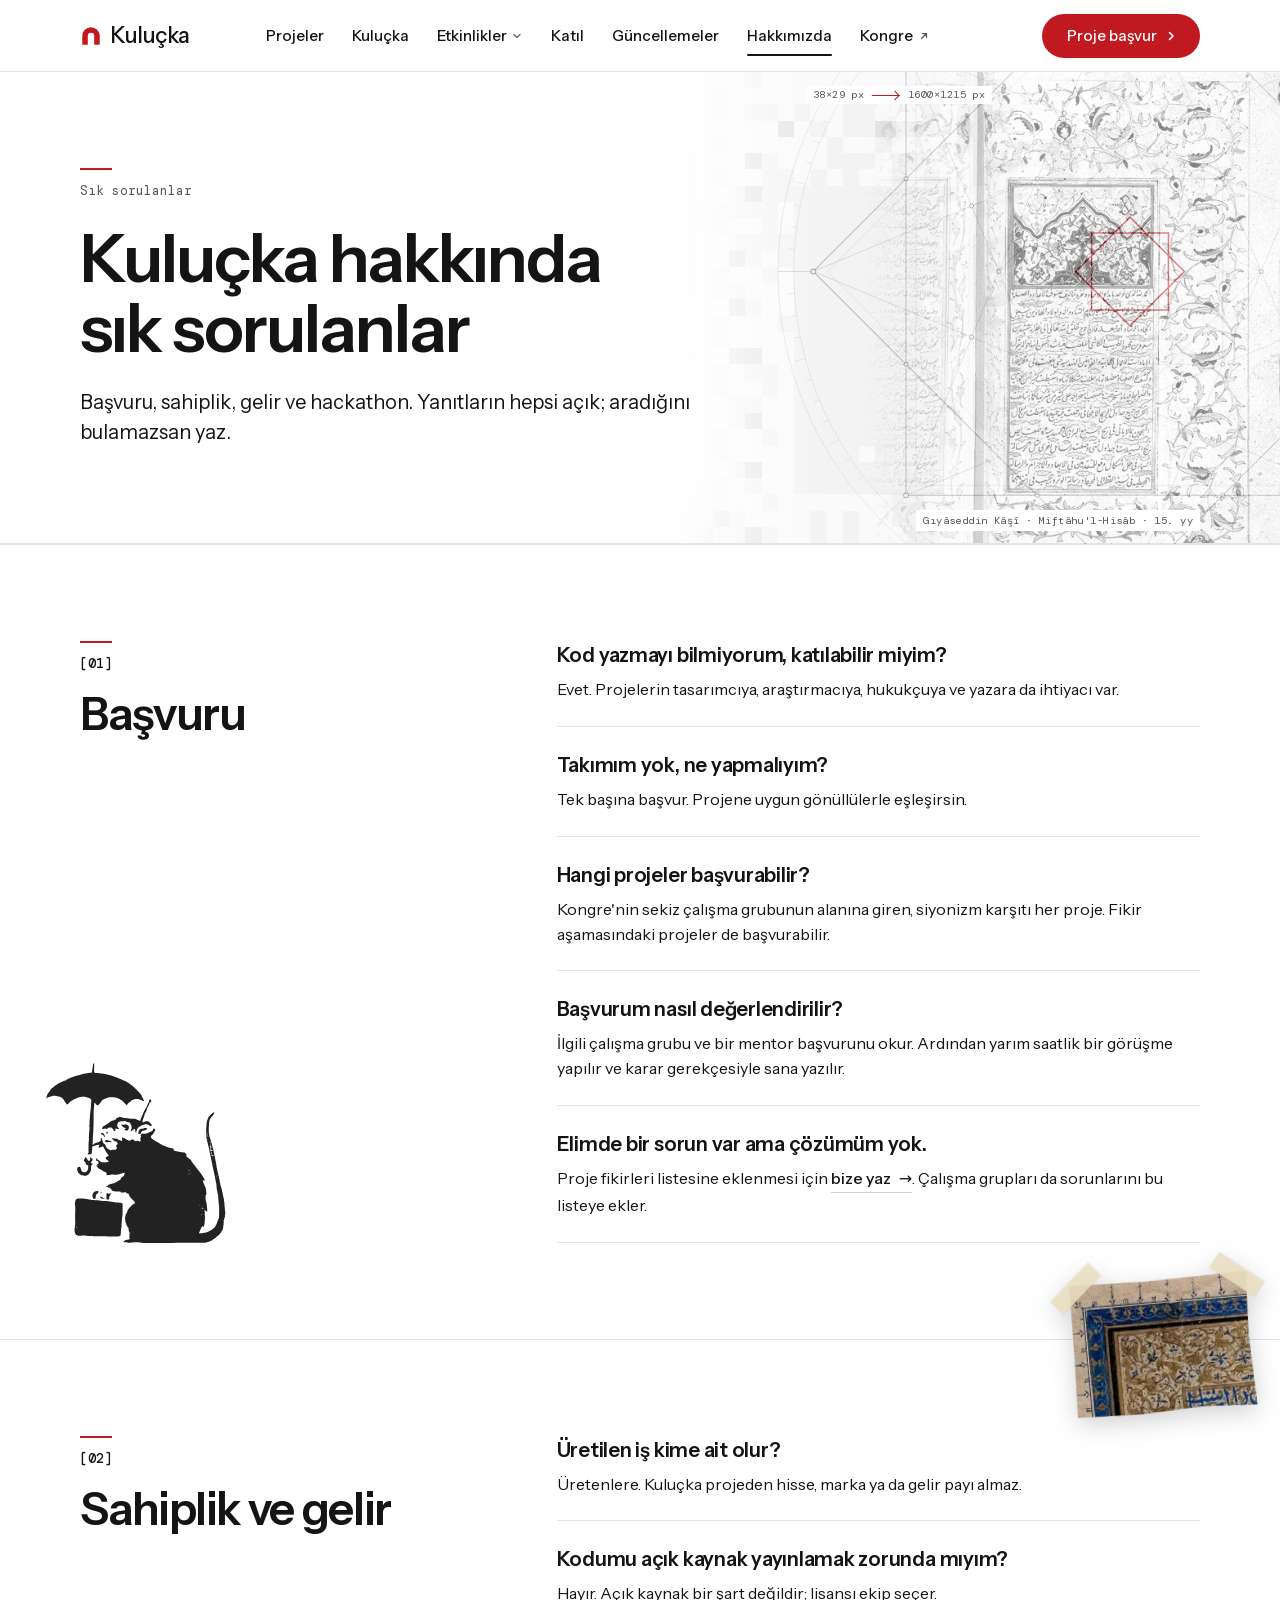
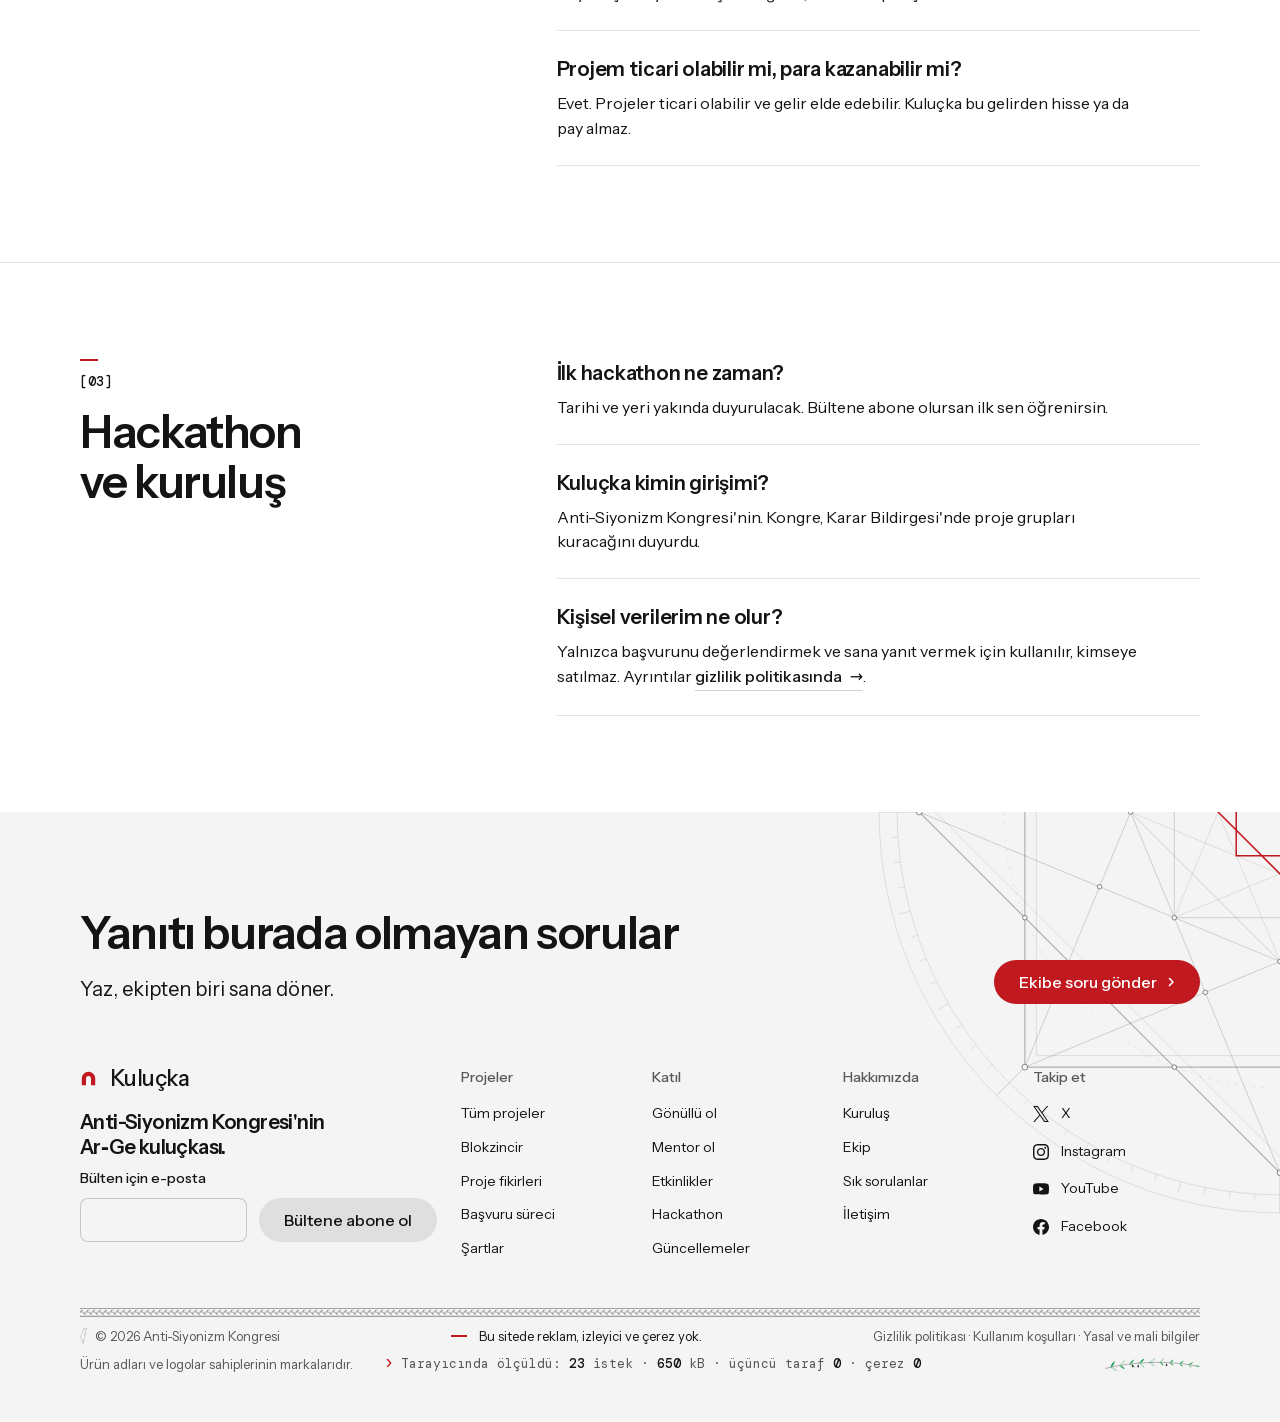
==== commit 84228b53: "Hackathon: Sakarya, el yazmaları, Banksy şablonları; üç yeni proje Co-Authored-By: Claude Fable 5.2 " ====
--- a/sss.html
+++ b/sss.html
@@ -90,6 +90,7 @@
 </section>
 
 <section aria-labelledby="basvuru-h">
+  <img class="sprey" style="--w: 190px" src="assets/img/sprey/semsiye.svg" alt="Banksy: şemsiyeli ve çantalı sıçan" width="2240" height="2160" loading="lazy" decoding="async">
   <div class="wrap">
     <div class="grid grid--top">
       <h2 class="span-4" id="basvuru-h">Başvuru</h2>
--- a/site.css
+++ b/site.css
@@ -1105,12 +1105,8 @@
 .hk-kare { position: absolute; z-index: 1; margin: 0; right: max(40px, calc((100vw - 1280px) / 2)); top: calc(var(--nav, 72px) + 14vh); width: min(35vw, 470px); rotate: 5deg; }
 .hk-kare img { display: block; width: 100%; height: auto; }
 .hk-kare figcaption { margin-top: 10px; text-align: right; font: 400 11px/1.5 var(--font-mono); letter-spacing: .03em; color: rgb(255 255 255 / .62); }
-
-.hk-zemin { position: absolute; inset: 0; z-index: 0; pointer-events: none;
-  background: url("assets/img/hackathon/siyah-kare-ic.webp") right -6vw top -40px / min(78vw, 1040px) auto no-repeat; mix-blend-mode: screen; opacity: .5;
-  -webkit-mask-image: radial-gradient(ellipse 33% 62% at 70% 46%, #000 30%, transparent 100%); mask-image: radial-gradient(ellipse 33% 62% at 70% 46%, #000 30%, transparent 100%); }
-@media (max-width: 1023px) { .hk-kare { width: 40vw; top: calc(var(--nav, 72px) + 88px); opacity: .92; } .hk-kare figcaption { display: none; } .hk-zemin { background-size: 110vw auto; background-position: right -20vw top 0; -webkit-mask-image: radial-gradient(ellipse 58% 60% at 62% 40%, #000 30%, transparent 100%); mask-image: radial-gradient(ellipse 58% 60% at 62% 40%, #000 30%, transparent 100%); } }
-@media (max-width: 639px) { .hk-kare { width: 46vw; right: 16px; top: calc(var(--nav, 56px) + 4vh); rotate: 6deg; } .hk-zemin { background-size: 150vw auto; background-position: right -40vw top -20px; } }
+@media (max-width: 1023px) { .hk-kare { width: 40vw; top: calc(var(--nav, 72px) + 88px); opacity: .92; } .hk-kare figcaption { display: none; } }
+@media (max-width: 639px) { .hk-kare { width: 46vw; right: 16px; top: calc(var(--nav, 56px) + 4vh); rotate: 6deg; } }
 
 .hk-kolaj { position: relative; padding: clamp(56px, 8vw, 112px) 0 clamp(40px, 5vw, 64px); border-top: 1px solid rgb(255 255 255 / .14); overflow: clip; }
 .hk-pano { display: grid; grid-template-columns: repeat(12, minmax(0, 1fr)); align-items: start; }
@@ -1371,3 +1367,15 @@
 .hk-tema__eser img { display: block; width: 100%; height: auto; aspect-ratio: 16 / 10; object-fit: cover; filter: grayscale(1) contrast(1.08); transition: filter 240ms var(--ease); }
 .hk-temalar > li:hover .hk-tema__eser img { filter: none; }
 .hk-tema__eser figcaption { position: absolute; left: 0; bottom: 0; padding: 5px 8px 4px; background: #0b0b0b; font: 400 10.5px/1.3 var(--font-mono); letter-spacing: .04em; color: rgb(255 255 255 / .78); }
+
+.hk-sprey { position: absolute; height: auto; pointer-events: none; }
+.hk-sprey--sican { z-index: 0; left: 56%; bottom: 62px; width: min(18vw, 250px); opacity: .7; }
+.hk #temalar, .hk #konusmacilar { position: relative; }
+.hk-sprey--dur { z-index: 2; right: max(28px, calc((100vw - 1280px) / 2 + 8px)); top: 0; translate: 0 -44%; width: 148px; rotate: 9deg; filter: drop-shadow(0 8px 16px rgb(0 0 0 / .55)); }
+.hk-sprey--balon { z-index: 1; right: 15%; bottom: 0; width: 72px; opacity: .94; }
+@media (max-width: 1023px) { .hk-sprey--sican { display: none; } .hk-sprey--dur { width: 116px; } }
+@media (max-width: 639px) { .hk-sprey--sican { display: none; } .hk-sprey--dur { width: 84px; right: 14px; translate: 0 -50%; } .hk-sprey--balon { width: 56px; right: 10%; } }
+main > section:has(> .sprey) { position: relative; }
+main > section:has(> .sprey) > .wrap { position: relative; z-index: 1; }
+.sprey { position: absolute; z-index: 0; left: max(40px, calc((100vw - 1280px) / 2)); bottom: var(--s-9, 96px); width: var(--w, 200px); height: auto; pointer-events: none; mix-blend-mode: multiply; opacity: .93; }
+@media (max-width: 1023px) { .sprey { display: none; } }
